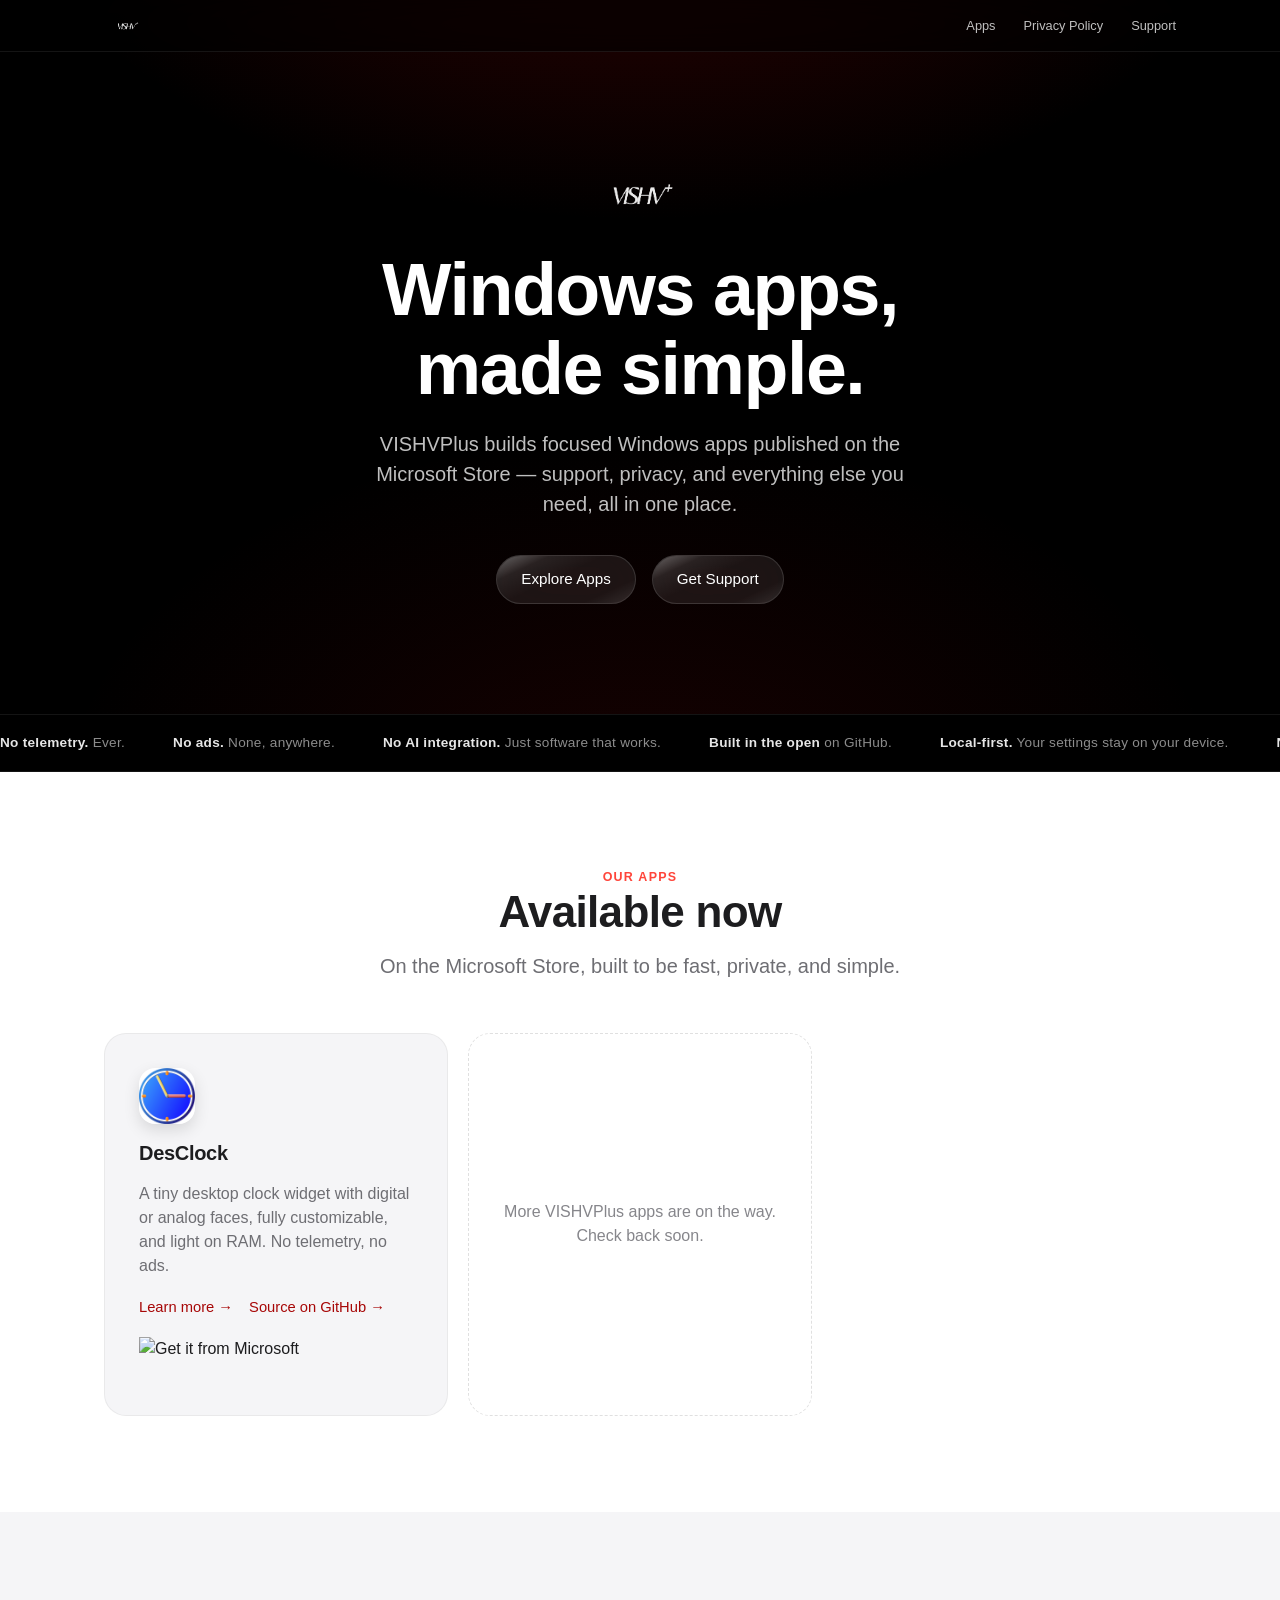
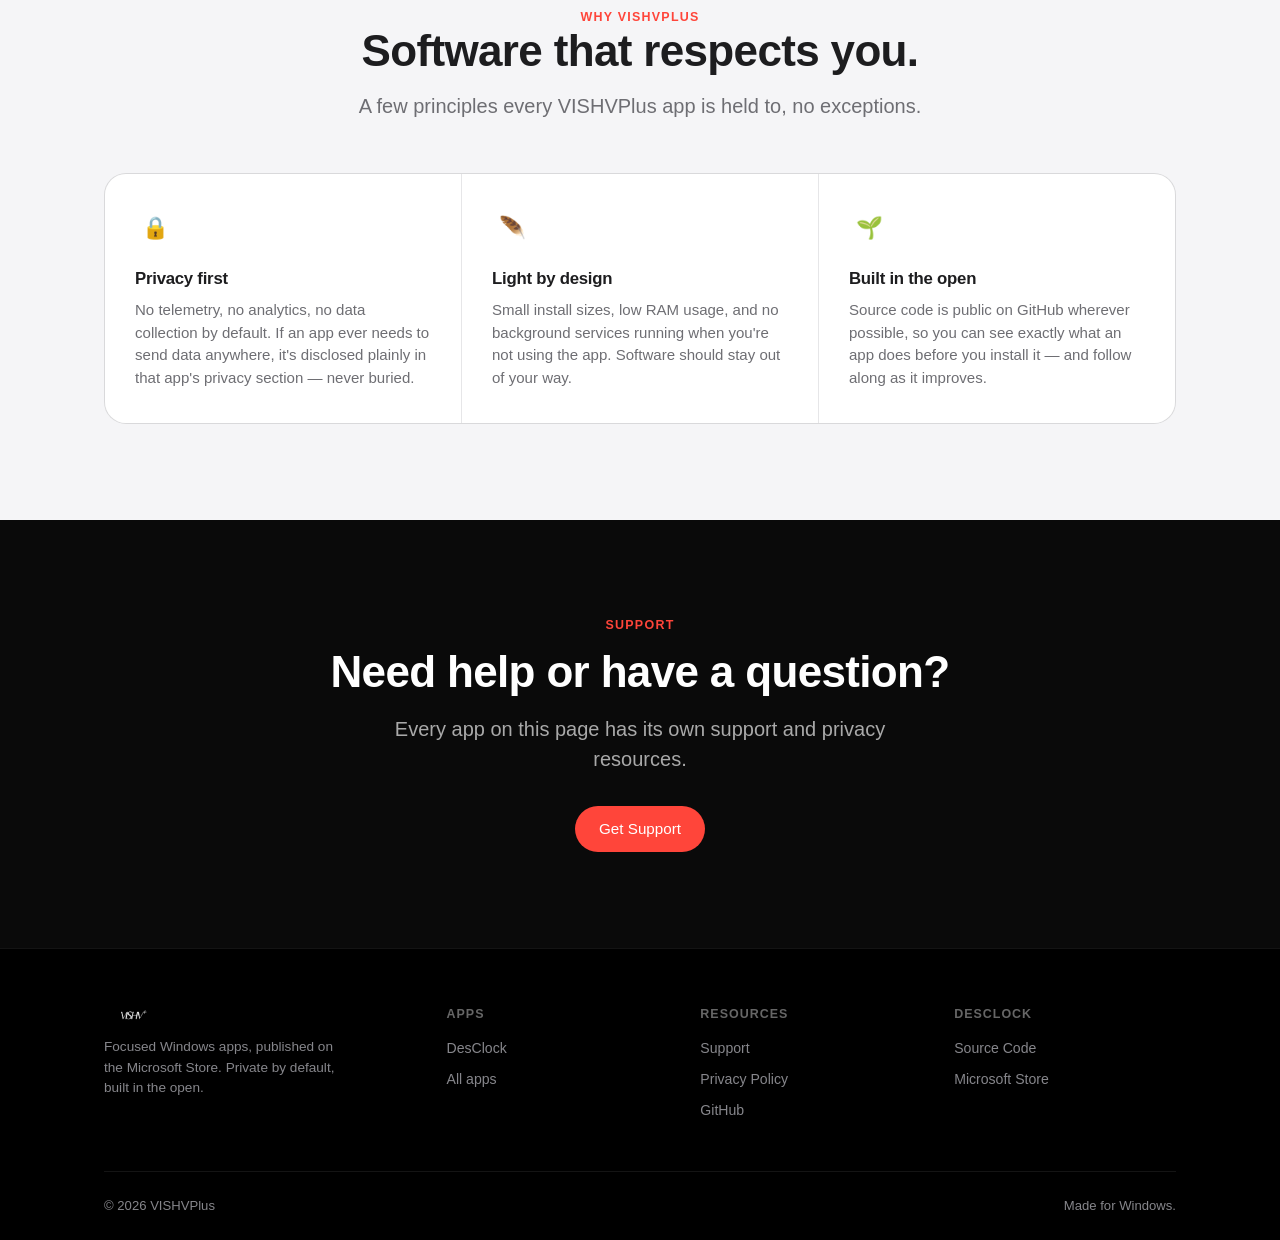
==== index.html @ d469d19c "Add more content and scroll/interaction animations across the site Content additions: - Homepage: a " ====
<!DOCTYPE html>
<html lang="en">
<head>
<meta charset="UTF-8">
<meta name="viewport" content="width=device-width, initial-scale=1.0">
<script>document.documentElement.classList.add('js');</script>
<title>VISHVPlus — Windows Apps</title>
<meta name="description" content="VISHVPlus builds focused, reliable Windows apps available on the Microsoft Store. Find support and privacy information for all our apps here.">
<link rel="icon" href="assets/favicon.svg" type="image/svg+xml">
<link rel="stylesheet" href="assets/style.css">
</head>
<body>

<header class="site-header">
  <div class="wrap">
    <a class="brand" href="index.html">
      <img src="assets/logo.png" alt="VISHVPlus">
    </a>
    <nav class="main-nav">
      <a href="index.html#apps">Apps</a>
      <a href="privacy-policy.html">Privacy Policy</a>
      <a href="support.html">Support</a>
    </nav>
  </div>
</header>

<section class="hero-glow hero-home">
  <div class="wrap">
    <img class="hero-logo" src="assets/logo.png" alt="VISHVPlus">
    <h1 class="display">Windows apps,<br>made simple.</h1>
    <p class="lede" style="max-width:560px; margin:20px auto 36px; color:rgba(255,255,255,0.75);">
      VISHVPlus builds focused Windows apps published on the Microsoft Store —
      support, privacy, and everything else you need, all in one place.
    </p>
    <div class="btn-row" style="justify-content:center;">
      <a class="btn btn-glass" href="#apps"><span>Explore Apps</span></a>
      <a class="btn btn-glass" href="support.html"><span>Get Support</span></a>
    </div>
  </div>
</section>

<div class="ticker" aria-hidden="true">
  <div class="ticker-track">
    <span><strong>No telemetry.</strong> Ever.</span>
    <span><strong>No ads.</strong> None, anywhere.</span>
    <span><strong>No AI integration.</strong> Just software that works.</span>
    <span><strong>Built in the open</strong> on GitHub.</span>
    <span><strong>Local-first.</strong> Your settings stay on your device.</span>
    <span><strong>No telemetry.</strong> Ever.</span>
    <span><strong>No ads.</strong> None, anywhere.</span>
    <span><strong>No AI integration.</strong> Just software that works.</span>
    <span><strong>Built in the open</strong> on GitHub.</span>
    <span><strong>Local-first.</strong> Your settings stay on your device.</span>
  </div>
</div>

<section id="apps" class="section-white">
  <div class="wrap">
    <div class="section-head reveal">
      <p class="eyebrow">Our Apps</p>
      <h2 class="headline">Available now</h2>
      <p class="lede">On the Microsoft Store, built to be fast, private, and simple.</p>
    </div>
    <div class="app-grid">

      <div class="app-card reveal">
        <div class="app-icon"><img src="assets/desclock-icon.png" alt="" style="width:100%;height:100%;border-radius:inherit;object-fit:cover;"></div>
        <h3>DesClock</h3>
        <p>A tiny desktop clock widget with digital or analog faces, fully customizable, and light on RAM. No telemetry, no ads.</p>
        <div class="card-actions">
          <a href="apps/DesClock.html">Learn more →</a>
          <a href="https://github.com/EmeraldWall/DesClock" target="_blank" rel="noopener">Source on GitHub →</a>
        </div>
        <div class="card-actions">
          <a class="badge-link" href="https://get.microsoft.com/installer/download/9n9bn0w920h2?referrer=appbadge" target="_blank" rel="noopener">
            <img src="https://get.microsoft.com/images/en-us%20dark.svg" alt="Get it from Microsoft">
          </a>
        </div>
      </div>

      <div class="app-card-more reveal" style="--reveal-delay:0.1s;">
        More VISHVPlus apps are on the way.<br>Check back soon.
      </div>

    </div>
  </div>
</section>

<section class="section-soft">
  <div class="wrap">
    <div class="section-head reveal">
      <p class="eyebrow">Why VISHVPlus</p>
      <h2 class="headline">Software that respects you.</h2>
      <p class="lede">A few principles every VISHVPlus app is held to, no exceptions.</p>
    </div>

    <div class="feature-grid">
      <div class="feature-tile reveal">
        <div class="feature-icon">🔒</div>
        <h3>Privacy first</h3>
        <p>No telemetry, no analytics, no data collection by default. If an app ever needs to send data anywhere, it's disclosed plainly in that app's privacy section — never buried.</p>
      </div>
      <div class="feature-tile reveal" style="--reveal-delay:0.08s;">
        <div class="feature-icon">🪶</div>
        <h3>Light by design</h3>
        <p>Small install sizes, low RAM usage, and no background services running when you're not using the app. Software should stay out of your way.</p>
      </div>
      <div class="feature-tile reveal" style="--reveal-delay:0.16s;">
        <div class="feature-icon">🌱</div>
        <h3>Built in the open</h3>
        <p>Source code is public on GitHub wherever possible, so you can see exactly what an app does before you install it — and follow along as it improves.</p>
      </div>
    </div>
  </div>
</section>

<section class="section-dark">
  <div class="wrap text-center reveal">
    <p class="eyebrow">Support</p>
    <h2 class="headline">Need help or have a question?</h2>
    <p class="lede" style="max-width:520px; margin:16px auto 32px; color:rgba(255,255,255,0.65);">
      Every app on this page has its own support and privacy resources.
    </p>
    <a class="btn btn-primary" href="support.html">Get Support</a>
  </div>
</section>

<footer class="site-footer">
  <div class="wrap">
    <div class="footer-grid">
      <div class="footer-brand">
        <img src="assets/logo.png" alt="VISHVPlus">
        <p>Focused Windows apps, published on the Microsoft Store. Private by default, built in the open.</p>
      </div>
      <div class="footer-col">
        <h4>Apps</h4>
        <a href="apps/DesClock.html">DesClock</a>
        <a href="index.html#apps">All apps</a>
      </div>
      <div class="footer-col">
        <h4>Resources</h4>
        <a href="support.html">Support</a>
        <a href="privacy-policy.html">Privacy Policy</a>
        <a href="https://github.com/EmeraldWall" target="_blank" rel="noopener">GitHub</a>
      </div>
      <div class="footer-col">
        <h4>DesClock</h4>
        <a href="https://github.com/EmeraldWall/DesClock" target="_blank" rel="noopener">Source Code</a>
        <a href="https://apps.microsoft.com/detail/9N9BN0W920H2?hl=en-us&gl=IN&ocid=pdpshare" target="_blank" rel="noopener">Microsoft Store</a>
      </div>
    </div>
    <div class="footer-bottom">
      <span>&copy; <span id="year"></span> VISHVPlus</span>
      <span>Made for Windows.</span>
    </div>
  </div>
</footer>

<script src="assets/main.js"></script>
</body>
</html>
---- assets/style.css ----
:root {
  --red: #a70707;
  --red-bright: #ff453a;

  --ink: #1d1d1f;
  --ink-soft: #6e6e73;
  --ink-faint: #86868b;

  --bg: #ffffff;
  --bg-soft: #f5f5f7;
  --bg-dark: #000000;
  --bg-dark-soft: #0a0a0a;

  --glass-bg: rgba(255, 255, 255, 0.6);
  --glass-bg-strong: rgba(255, 255, 255, 0.82);
  --glass-bg-on-dark: rgba(255, 255, 255, 0.08);
  --glass-border: rgba(0, 0, 0, 0.06);
  --glass-border-on-dark: rgba(255, 255, 255, 0.14);
  --glass-blur: blur(24px) saturate(160%);
  --glass-sheen: linear-gradient(
    155deg,
    rgba(255, 255, 255, 0.35) 0%,
    rgba(255, 255, 255, 0.06) 22%,
    rgba(255, 255, 255, 0) 45%,
    rgba(255, 255, 255, 0) 78%,
    rgba(255, 255, 255, 0.1) 100%
  );

  --radius-xl: 30px;
  --radius-lg: 22px;
  --radius-md: 16px;
  --radius-sm: 12px;
  --radius-full: 999px;

  --nav-h: 52px;
  --max-width: 1120px;
  --font: -apple-system, BlinkMacSystemFont, "SF Pro Display", "SF Pro Text",
    "Segoe UI", Helvetica, Arial, sans-serif;
  --ease: cubic-bezier(0.4, 0, 0.2, 1);
}

* { box-sizing: border-box; }

html { scroll-behavior: smooth; }

body {
  margin: 0;
  font-family: var(--font);
  color: var(--ink);
  background: var(--bg);
  line-height: 1.5;
  -webkit-font-smoothing: antialiased;
  font-weight: 400;
}

a { color: inherit; text-decoration: none; }

img { max-width: 100%; display: block; }

.wrap {
  max-width: var(--max-width);
  margin: 0 auto;
  padding: 0 24px;
}

/* ---------- Typography ---------- */

h1, h2, h3, h4 { margin: 0; font-weight: 600; letter-spacing: -0.015em; }

h1.display {
  font-size: clamp(2.4rem, 6vw, 4.6rem);
  font-weight: 600;
  letter-spacing: -0.02em;
  line-height: 1.08;
}

h2.headline {
  font-size: clamp(1.8rem, 3.6vw, 2.75rem);
  font-weight: 600;
  letter-spacing: -0.015em;
  line-height: 1.15;
}

h3.subheadline {
  font-size: clamp(1.15rem, 2vw, 1.4rem);
  font-weight: 600;
  letter-spacing: -0.005em;
}

p.eyebrow {
  text-transform: uppercase;
  font-size: 0.78rem;
  font-weight: 600;
  letter-spacing: 0.1em;
  color: var(--red-bright);
  margin: 0 0 12px;
}

p.lede {
  font-size: clamp(1.05rem, 1.6vw, 1.25rem);
  color: var(--ink-soft);
  font-weight: 400;
  line-height: 1.5;
}

.text-center { text-align: center; }

/* ---------- Glass primitives ---------- */

.glass {
  position: relative;
  background: var(--glass-bg);
  -webkit-backdrop-filter: var(--glass-blur);
  backdrop-filter: var(--glass-blur);
  border: 1px solid var(--glass-border);
  box-shadow: 0 1px 1px rgba(255, 255, 255, 0.6) inset, 0 20px 40px rgba(0, 0, 0, 0.06);
}

.on-dark.glass {
  background: var(--glass-bg-on-dark);
  border: 1px solid var(--glass-border-on-dark);
  box-shadow: 0 1px 1px rgba(255, 255, 255, 0.12) inset, 0 20px 40px rgba(0, 0, 0, 0.4);
  color: #fff;
}

.glass-card {
  border-radius: var(--radius-lg);
  padding: 32px;
}

/* Specular sheen overlay for glass surfaces */
.sheen { position: relative; isolation: isolate; overflow: hidden; }
.sheen::before {
  content: "";
  position: absolute;
  inset: 0;
  background: var(--glass-sheen);
  pointer-events: none;
  z-index: 1;
}
.sheen > * { position: relative; z-index: 2; }

/* ---------- Nav (flush, dark, always-legible glass bar) ---------- */

.site-header {
  position: fixed;
  top: 0;
  left: 0;
  right: 0;
  z-index: 100;
  height: var(--nav-h);
  background: rgba(0, 0, 0, 0.68);
  -webkit-backdrop-filter: var(--glass-blur);
  backdrop-filter: var(--glass-blur);
  border-bottom: 1px solid rgba(255, 255, 255, 0.08);
}

.site-header .wrap {
  height: 100%;
  display: flex;
  align-items: center;
  justify-content: space-between;
  gap: 24px;
}

.brand { display: flex; align-items: center; }
.brand img {
  height: 16px;
  width: auto;
  filter: brightness(0) invert(1);
  opacity: 0.95;
}

nav.main-nav { display: flex; gap: 28px; align-items: center; flex-wrap: wrap; }

nav.main-nav a {
  color: rgba(255, 255, 255, 0.75);
  font-weight: 400;
  font-size: 0.8rem;
  transition: color 0.15s var(--ease);
}

nav.main-nav a:hover { color: #fff; }

/* ---------- Buttons ---------- */

.btn {
  display: inline-flex;
  align-items: center;
  justify-content: center;
  gap: 8px;
  padding: 12px 24px;
  border-radius: var(--radius-full);
  font-weight: 500;
  font-size: 0.95rem;
  border: none;
  cursor: pointer;
  transition: transform 0.15s var(--ease), background 0.15s var(--ease), border-color 0.15s var(--ease);
  white-space: nowrap;
}

.btn:hover { text-decoration: none; }

.btn-primary {
  background: var(--red-bright);
  color: #fff;
}

.btn-primary:hover { background: var(--red); }

.btn-glass {
  position: relative;
  overflow: hidden;
  background: var(--glass-bg-on-dark);
  color: #fff;
  border: 1px solid var(--glass-border-on-dark);
  -webkit-backdrop-filter: var(--glass-blur);
  backdrop-filter: var(--glass-blur);
}

.btn-glass::before {
  content: "";
  position: absolute;
  inset: 0;
  background: var(--glass-sheen);
  pointer-events: none;
}

.btn-glass span { position: relative; }

.btn-glass:hover { background: rgba(255, 255, 255, 0.15); }

.btn-outline {
  background: transparent;
  color: var(--ink);
  border: 1px solid rgba(0, 0, 0, 0.15);
}

.btn-outline:hover { border-color: rgba(0, 0, 0, 0.35); }

.btn-outline-on-dark {
  background: transparent;
  color: #fff;
  border: 1px solid rgba(255, 255, 255, 0.3);
}

.btn-outline-on-dark:hover { border-color: rgba(255, 255, 255, 0.6); }

.btn-dark {
  background: #1d1d1f;
  color: #fff;
}

.btn-dark:hover { background: #000; }

.btn-row { display: flex; gap: 16px; flex-wrap: wrap; align-items: center; }

.badge-link img { height: 44px; width: auto; }

/* ---------- Hero: restrained single-hue glow on black, Apple product-page style ---------- */

.hero-glow {
  position: relative;
  overflow: hidden;
  color: #fff;
  background: var(--bg-dark);
}

.hero-glow::before {
  content: "";
  position: absolute;
  inset: -15% -5%;
  background:
    radial-gradient(ellipse 1100px 700px at 50% -10%, rgba(167, 7, 7, 0.35), transparent 60%),
    radial-gradient(ellipse 900px 600px at 50% 100%, rgba(167, 7, 7, 0.14), transparent 65%);
  transform: translateY(var(--parallax-y, 0px));
  pointer-events: none;
}

.hero-glow .wrap { position: relative; z-index: 1; }

.hero-glow.hero-app { padding: calc(var(--nav-h) + 96px) 0 90px; }
.hero-glow.hero-home { padding: calc(var(--nav-h) + 120px) 0 110px; text-align: center; }
.hero-glow.hero-simple { padding: calc(var(--nav-h) + 96px) 0 80px; text-align: center; }

.hero-logo {
  height: 46px;
  width: auto;
  margin: 0 auto 32px;
  filter: brightness(0) invert(1);
  opacity: 0.92;
}

.hero-icon {
  width: 104px;
  height: 104px;
  border-radius: 24px;
  margin-bottom: 28px;
  box-shadow: 0 24px 60px rgba(0, 0, 0, 0.5);
}

.pill {
  display: inline-flex;
  align-items: center;
  background: var(--glass-bg-on-dark);
  border: 1px solid var(--glass-border-on-dark);
  -webkit-backdrop-filter: var(--glass-blur);
  backdrop-filter: var(--glass-blur);
  border-radius: 999px;
  padding: 6px 14px;
  font-size: 0.78rem;
  font-weight: 500;
  color: rgba(255, 255, 255, 0.85);
  margin: 4px 6px 4px 0;
}

/* ---------- Sections ---------- */

section { padding: 96px 0; }
section.section-soft { background: var(--bg-soft); }
section.section-white { background: var(--bg); }

section.section-dark {
  background: var(--bg-dark-soft);
  color: #fff;
}

.section-head { text-align: center; max-width: 620px; margin: 0 auto 52px; }
.section-head h2 { margin-bottom: 14px; }
.section-head p { margin: 0; }

/* ---------- Grids / cards ---------- */

.app-grid {
  display: grid;
  grid-template-columns: repeat(auto-fill, minmax(300px, 1fr));
  gap: 20px;
}

.app-card {
  position: relative;
  border-radius: var(--radius-lg);
  padding: 34px;
  display: flex;
  flex-direction: column;
  gap: 14px;
  background: var(--bg-soft);
  border: 1px solid rgba(0, 0, 0, 0.05);
  transition: transform 0.25s var(--ease), box-shadow 0.25s var(--ease);
}

.app-card:hover {
  transform: translateY(-2px);
  box-shadow: 0 24px 48px rgba(0, 0, 0, 0.08);
}

.app-card .app-icon {
  width: 56px;
  height: 56px;
  border-radius: var(--radius-md);
  overflow: hidden;
  box-shadow: 0 6px 16px rgba(0, 0, 0, 0.12);
}

.app-card h3 { font-size: 1.25rem; }
.app-card p { margin: 0; color: var(--ink-soft); flex-grow: 1; }

.app-card .card-actions {
  display: flex;
  align-items: center;
  gap: 16px;
  flex-wrap: wrap;
  margin-top: 4px;
}

.app-card .card-actions a:not(.badge-link) {
  font-weight: 500;
  color: var(--red);
  font-size: 0.92rem;
}

.app-card-more {
  border-radius: var(--radius-lg);
  border: 1px dashed rgba(0, 0, 0, 0.12);
  display: flex;
  align-items: center;
  justify-content: center;
  color: var(--ink-faint);
  font-weight: 500;
  padding: 34px;
  text-align: center;
}

.feature-grid {
  display: grid;
  grid-template-columns: repeat(auto-fit, minmax(320px, 1fr));
  gap: 1px;
  background: rgba(0, 0, 0, 0.06);
  border: 1px solid rgba(0, 0, 0, 0.06);
  border-radius: var(--radius-lg);
  overflow: hidden;
}

.feature-tile {
  padding: 34px 30px;
  background: var(--bg);
}

.feature-tile .feature-icon {
  width: 40px;
  height: 40px;
  display: flex;
  align-items: center;
  justify-content: center;
  font-size: 1.35rem;
  margin-bottom: 18px;
}

.feature-tile h3 { font-size: 1.05rem; margin-bottom: 8px; font-weight: 600; }
.feature-tile p { margin: 0; color: var(--ink-soft); font-size: 0.94rem; }

.spec-grid {
  display: grid;
  grid-template-columns: repeat(auto-fit, minmax(200px, 1fr));
  gap: 1px;
  background: rgba(255, 255, 255, 0.08);
  border-radius: var(--radius-lg);
  overflow: hidden;
}

.spec-grid .spec-item {
  background: var(--bg-dark-soft);
  padding: 24px;
}

.spec-grid .spec-item .k {
  font-size: 0.76rem;
  text-transform: uppercase;
  letter-spacing: 0.08em;
  color: var(--ink-faint);
  margin-bottom: 6px;
}

.spec-grid .spec-item .v {
  font-size: 1.02rem;
  font-weight: 500;
  color: #fff;
}

.callout {
  border-radius: var(--radius-md);
  padding: 18px 22px;
  margin: 24px 0;
  font-size: 0.92rem;
}

.callout.on-light {
  background: var(--bg-soft);
  border: 1px solid rgba(0, 0, 0, 0.06);
  color: var(--ink-soft);
}

.callout.on-light strong { color: var(--ink); }

/* ---------- Policy / long-form content ---------- */

.content-card {
  position: relative;
  border-radius: var(--radius-xl);
  background: var(--glass-bg-strong);
  -webkit-backdrop-filter: var(--glass-blur);
  backdrop-filter: var(--glass-blur);
  border: 1px solid rgba(0, 0, 0, 0.06);
  box-shadow: 0 1px 1px rgba(255, 255, 255, 0.7) inset, 0 30px 70px rgba(0, 0, 0, 0.1);
  padding: clamp(28px, 5vw, 60px);
  margin-top: -56px;
  z-index: 2;
}

ul.feature-list { padding-left: 1.2em; }
ul.feature-list li { margin-bottom: 8px; }

.policy h2 { margin-top: 2.2em; font-size: 1.3rem; letter-spacing: -0.01em; font-weight: 600; }
.policy h3 { margin-top: 1.6em; font-size: 1.02rem; font-weight: 600; }
.policy p, .policy li { color: var(--ink-soft); }
.policy .updated { color: var(--ink-faint); font-size: 0.9rem; margin-bottom: 2em; }
.policy a { color: var(--red); font-weight: 500; }

/* ---------- Support form ---------- */

form.support-form {
  display: grid;
  gap: 18px;
  max-width: 620px;
  margin: 0 auto;
}

form.support-form label {
  display: block;
  font-weight: 500;
  margin-bottom: 6px;
  font-size: 0.88rem;
  color: var(--ink-soft);
}

form.support-form input,
form.support-form select,
form.support-form textarea {
  width: 100%;
  padding: 12px 16px;
  border: 1px solid rgba(0, 0, 0, 0.12);
  border-radius: var(--radius-sm);
  font: inherit;
  background: rgba(255, 255, 255, 0.7);
  color: var(--ink);
}

form.support-form input:focus,
form.support-form select:focus,
form.support-form textarea:focus {
  outline: 2px solid var(--red-bright);
  outline-offset: 1px;
}

form.support-form textarea { min-height: 140px; resize: vertical; }

.faq-item { margin-bottom: 24px; }
.faq-item h3 { margin: 0 0 6px; font-size: 1rem; font-weight: 600; }
.faq-item p { margin: 0; color: var(--ink-soft); }

/* ---------- Footer ---------- */

footer.site-footer {
  background: var(--bg-dark);
  color: var(--ink-faint);
  padding: 56px 0 24px;
  font-size: 0.8rem;
  border-top: 1px solid rgba(255, 255, 255, 0.08);
}

/* ---------- Scroll reveal ---------- */

/* Only hide .reveal content once JS (added via a blocking inline script in
   <head>) confirms it can actually reveal it again — otherwise content would
   stay invisible forever for no-JS / JS-blocked visitors. */
html.js .reveal {
  opacity: 0;
  transform: translateY(28px);
  transition: opacity 0.7s var(--ease), transform 0.7s var(--ease);
  transition-delay: var(--reveal-delay, 0s);
}

html.js .reveal.in-view { opacity: 1; transform: none; }

@media (prefers-reduced-motion: reduce) {
  html.js .reveal { opacity: 1; transform: none; transition: none; }
}

/* ---------- Feature ticker ---------- */

.ticker {
  overflow: hidden;
  border-top: 1px solid rgba(255, 255, 255, 0.08);
  border-bottom: 1px solid rgba(255, 255, 255, 0.08);
  background: var(--bg-dark);
  padding: 18px 0;
}

.ticker-track {
  display: flex;
  gap: 48px;
  width: max-content;
  animation: tickerScroll 28s linear infinite;
}

.ticker-track span {
  color: rgba(255, 255, 255, 0.55);
  font-size: 0.85rem;
  font-weight: 500;
  letter-spacing: 0.02em;
  white-space: nowrap;
}

.ticker-track span strong { color: rgba(255, 255, 255, 0.9); font-weight: 600; }

@keyframes tickerScroll {
  from { transform: translateX(0); }
  to { transform: translateX(-50%); }
}

@media (prefers-reduced-motion: reduce) {
  .ticker-track { animation: none; }
}

/* ---------- Stat grid ---------- */

.stat-grid {
  display: grid;
  grid-template-columns: repeat(auto-fit, minmax(160px, 1fr));
  gap: 1px;
  background: rgba(0, 0, 0, 0.06);
  border: 1px solid rgba(0, 0, 0, 0.06);
  border-radius: var(--radius-lg);
  overflow: hidden;
}

.stat-tile {
  background: var(--bg);
  padding: 32px 24px;
  text-align: center;
}

.stat-num {
  display: block;
  font-size: clamp(2rem, 4vw, 2.6rem);
  font-weight: 600;
  letter-spacing: -0.02em;
  color: var(--red);
}

.stat-label {
  display: block;
  margin-top: 6px;
  font-size: 0.85rem;
  color: var(--ink-soft);
}

/* ---------- How it works / steps ---------- */

.steps-grid {
  display: grid;
  grid-template-columns: repeat(auto-fit, minmax(220px, 1fr));
  gap: 28px;
  counter-reset: step;
}

.step { position: relative; padding-left: 4px; }

.step .step-num {
  display: inline-flex;
  align-items: center;
  justify-content: center;
  width: 34px;
  height: 34px;
  border-radius: 50%;
  background: var(--red);
  color: #fff;
  font-weight: 600;
  font-size: 0.95rem;
  margin-bottom: 16px;
}

.step h3 { font-size: 1.02rem; margin-bottom: 6px; font-weight: 600; }
.step p { margin: 0; color: var(--ink-soft); font-size: 0.94rem; }

/* ---------- Live clock demo ---------- */

.clock-demo {
  display: flex;
  align-items: center;
  justify-content: center;
  gap: clamp(24px, 5vw, 56px);
  flex-wrap: wrap;
  padding: 40px;
  border-radius: var(--radius-xl);
  background: var(--glass-bg-on-dark);
  border: 1px solid var(--glass-border-on-dark);
  -webkit-backdrop-filter: var(--glass-blur);
  backdrop-filter: var(--glass-blur);
}

.clock-analog {
  width: clamp(140px, 22vw, 180px);
  height: clamp(140px, 22vw, 180px);
}

.clock-analog .dial {
  fill: rgba(255, 255, 255, 0.03);
  stroke: rgba(255, 255, 255, 0.35);
  stroke-width: 2;
}

.clock-analog .tick { stroke: rgba(255, 255, 255, 0.35); stroke-width: 2; }
.clock-analog .tick.major { stroke: rgba(255, 255, 255, 0.6); stroke-width: 3; }

.clock-analog .hand {
  stroke-linecap: round;
  transform-origin: 100px 100px;
  transition: transform 0.25s cubic-bezier(0.4, 2, 0.4, 1);
}

.clock-analog .hand-hour { stroke: #fff; stroke-width: 6; }
.clock-analog .hand-minute { stroke: #fff; stroke-width: 4; }
.clock-analog .hand-second { stroke: var(--red-bright); stroke-width: 2; }
.clock-analog .pivot { fill: var(--red-bright); }

.clock-demo-digital { text-align: center; }

.clock-time {
  font-size: clamp(2rem, 5vw, 2.8rem);
  font-weight: 600;
  font-variant-numeric: tabular-nums;
  letter-spacing: -0.01em;
  color: #fff;
}

.clock-date {
  margin-top: 6px;
  font-size: 0.9rem;
  color: rgba(255, 255, 255, 0.55);
}

.clock-caption {
  text-align: center;
  font-size: 0.85rem;
  color: var(--ink-faint);
  margin-top: 18px;
}

/* ---------- TL;DR summary ---------- */

.tldr-grid {
  display: grid;
  grid-template-columns: repeat(auto-fit, minmax(220px, 1fr));
  gap: 14px;
  margin: 28px 0 8px;
}

.tldr-item {
  display: flex;
  gap: 12px;
  align-items: flex-start;
  padding: 16px 18px;
  border-radius: var(--radius-md);
  background: var(--bg-soft);
  border: 1px solid rgba(0, 0, 0, 0.05);
}

.tldr-item .tldr-icon { font-size: 1.1rem; line-height: 1.3; }
.tldr-item p { margin: 0; font-size: 0.9rem; color: var(--ink); }

/* ---------- Footer ---------- */

.footer-grid {
  display: grid;
  grid-template-columns: 1.4fr repeat(3, 1fr);
  gap: 32px;
  padding-bottom: 40px;
}

.footer-brand img { height: 20px; filter: brightness(0) invert(1); opacity: 0.9; margin-bottom: 12px; }
.footer-brand p { color: var(--ink-faint); font-size: 0.85rem; max-width: 240px; margin: 0; }

.footer-col h4 {
  font-size: 0.78rem;
  text-transform: uppercase;
  letter-spacing: 0.08em;
  color: rgba(255, 255, 255, 0.4);
  font-weight: 600;
  margin-bottom: 14px;
}

.footer-col a {
  display: block;
  color: var(--ink-faint);
  font-size: 0.88rem;
  margin-bottom: 10px;
  transition: color 0.15s var(--ease);
}

.footer-col a:hover { color: #fff; }

.footer-bottom {
  border-top: 1px solid rgba(255, 255, 255, 0.08);
  padding-top: 24px;
  display: flex;
  justify-content: space-between;
  flex-wrap: wrap;
  gap: 12px;
  font-size: 0.82rem;
  color: var(--ink-faint);
}

@media (max-width: 780px) {
  .footer-grid { grid-template-columns: 1fr 1fr; }
}

@media (max-width: 480px) {
  .footer-grid { grid-template-columns: 1fr; }
}

@media (max-width: 680px) {
  section { padding: 64px 0; }
  .hero-glow.hero-home { padding: calc(var(--nav-h) + 64px) 0 72px; }
  .hero-glow.hero-app { padding: calc(var(--nav-h) + 56px) 0 64px; }
  .hero-glow.hero-simple { padding: calc(var(--nav-h) + 56px) 0 56px; }
  .content-card { margin-top: -32px; }
  nav.main-nav { gap: 16px; }
  .clock-demo { padding: 28px; gap: 24px; }
  .footer-bottom { flex-direction: column; text-align: center; }
}
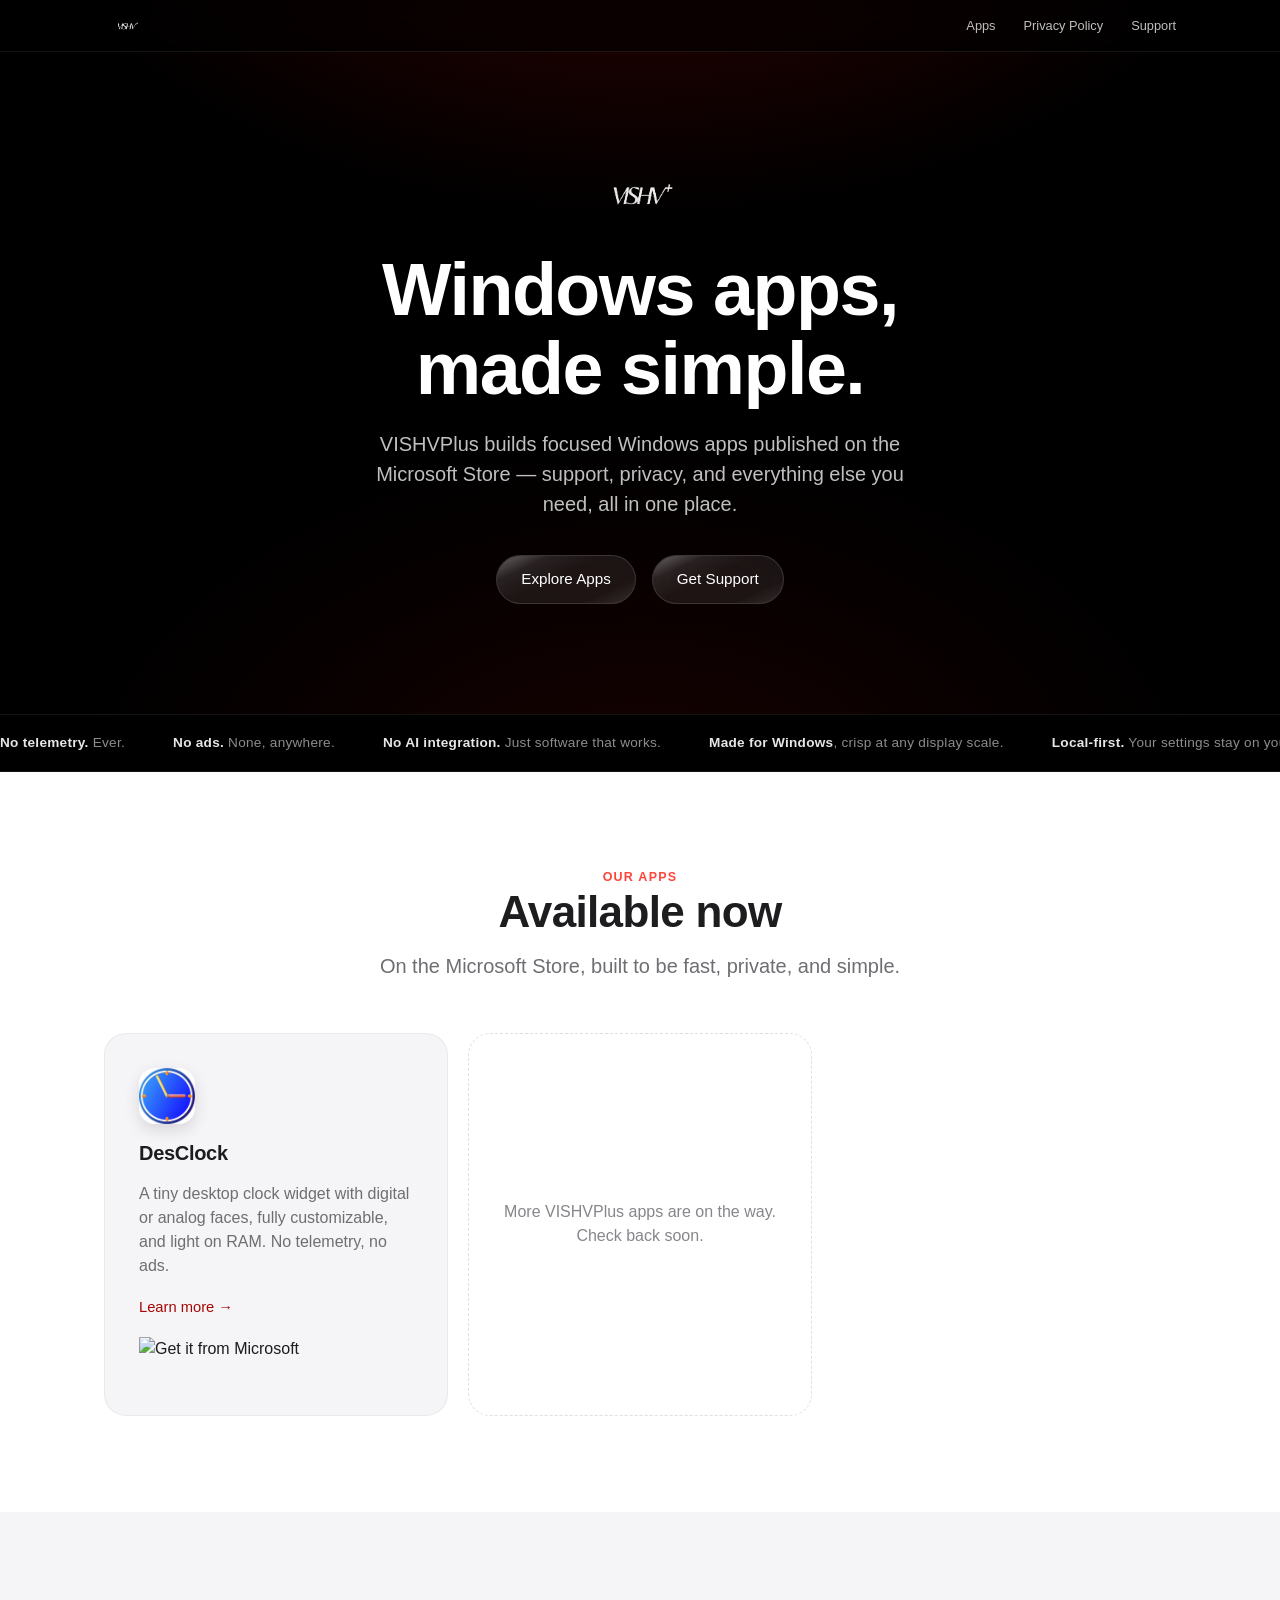
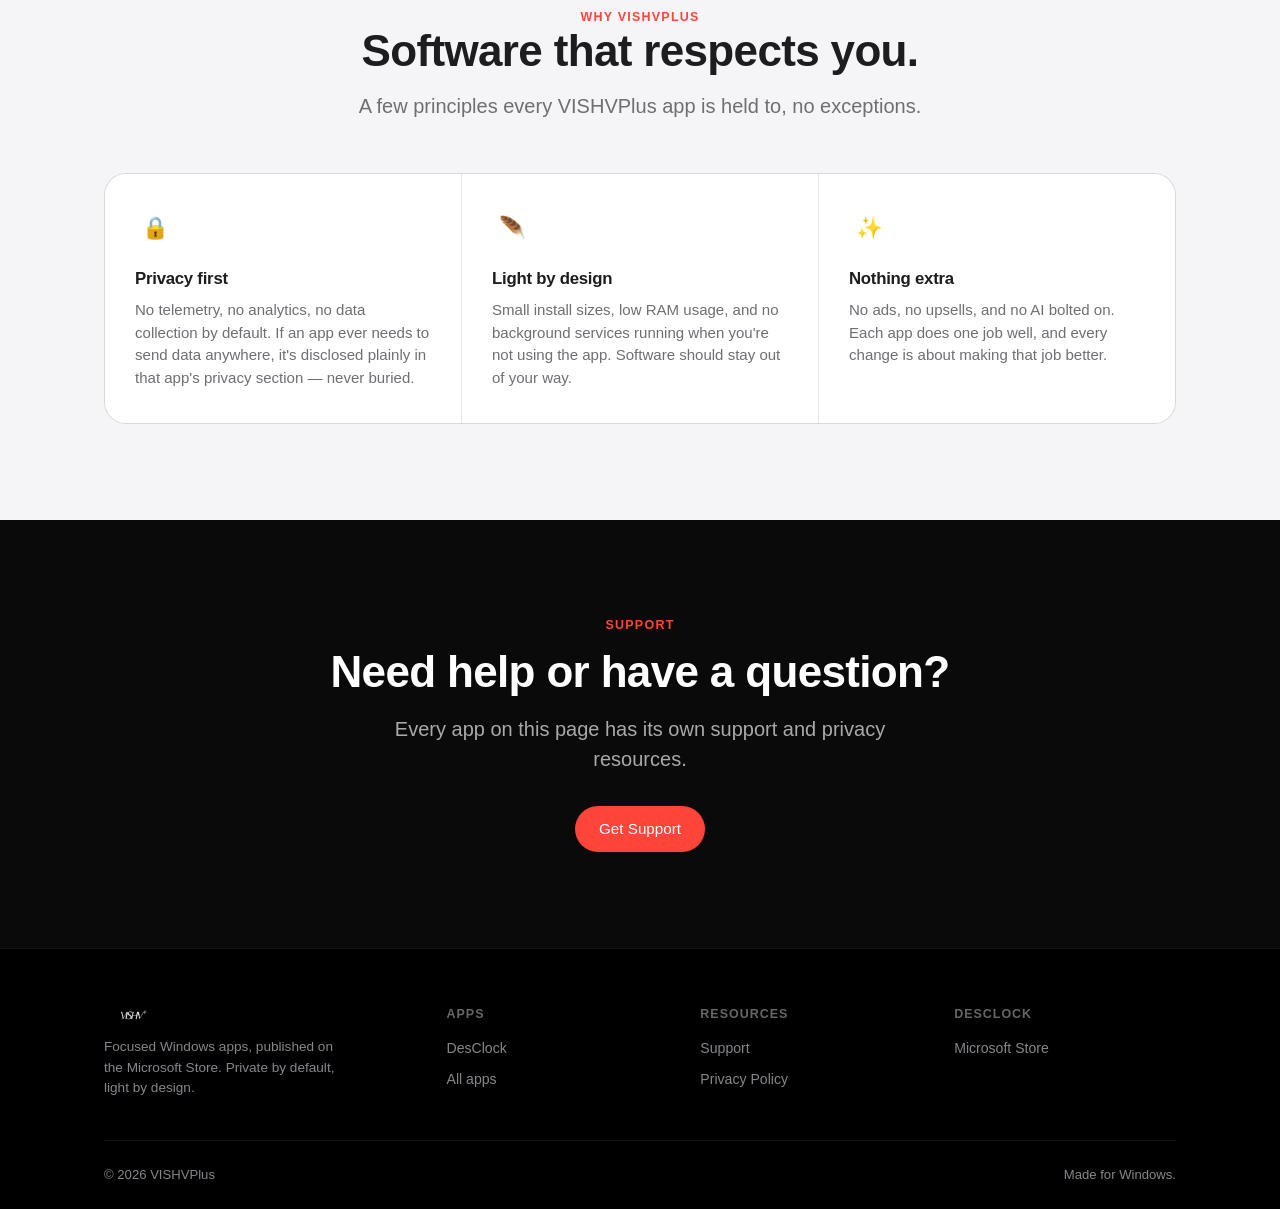
==== commit 8da018b1: "Remove GitHub and open-source references from the site App source code is private, so drop the "View" ====
--- a/index.html
+++ b/index.html
@@ -44,12 +44,12 @@
     <span><strong>No telemetry.</strong> Ever.</span>
     <span><strong>No ads.</strong> None, anywhere.</span>
     <span><strong>No AI integration.</strong> Just software that works.</span>
-    <span><strong>Built in the open</strong> on GitHub.</span>
+    <span><strong>Made for Windows</strong>, crisp at any display scale.</span>
     <span><strong>Local-first.</strong> Your settings stay on your device.</span>
     <span><strong>No telemetry.</strong> Ever.</span>
     <span><strong>No ads.</strong> None, anywhere.</span>
     <span><strong>No AI integration.</strong> Just software that works.</span>
-    <span><strong>Built in the open</strong> on GitHub.</span>
+    <span><strong>Made for Windows</strong>, crisp at any display scale.</span>
     <span><strong>Local-first.</strong> Your settings stay on your device.</span>
   </div>
 </div>
@@ -69,7 +69,6 @@
         <p>A tiny desktop clock widget with digital or analog faces, fully customizable, and light on RAM. No telemetry, no ads.</p>
         <div class="card-actions">
           <a href="apps/DesClock.html">Learn more →</a>
-          <a href="https://github.com/EmeraldWall/DesClock" target="_blank" rel="noopener">Source on GitHub →</a>
         </div>
         <div class="card-actions">
           <a class="badge-link" href="https://get.microsoft.com/installer/download/9n9bn0w920h2?referrer=appbadge" target="_blank" rel="noopener">
@@ -106,9 +105,9 @@
         <p>Small install sizes, low RAM usage, and no background services running when you're not using the app. Software should stay out of your way.</p>
       </div>
       <div class="feature-tile reveal" style="--reveal-delay:0.16s;">
-        <div class="feature-icon">🌱</div>
-        <h3>Built in the open</h3>
-        <p>Source code is public on GitHub wherever possible, so you can see exactly what an app does before you install it — and follow along as it improves.</p>
+        <div class="feature-icon">✨</div>
+        <h3>Nothing extra</h3>
+        <p>No ads, no upsells, and no AI bolted on. Each app does one job well, and every change is about making that job better.</p>
       </div>
     </div>
   </div>
@@ -130,7 +129,7 @@
     <div class="footer-grid">
       <div class="footer-brand">
         <img src="assets/logo.png" alt="VISHVPlus">
-        <p>Focused Windows apps, published on the Microsoft Store. Private by default, built in the open.</p>
+        <p>Focused Windows apps, published on the Microsoft Store. Private by default, light by design.</p>
       </div>
       <div class="footer-col">
         <h4>Apps</h4>
@@ -141,11 +140,9 @@
         <h4>Resources</h4>
         <a href="support.html">Support</a>
         <a href="privacy-policy.html">Privacy Policy</a>
-        <a href="https://github.com/EmeraldWall" target="_blank" rel="noopener">GitHub</a>
       </div>
       <div class="footer-col">
         <h4>DesClock</h4>
-        <a href="https://github.com/EmeraldWall/DesClock" target="_blank" rel="noopener">Source Code</a>
         <a href="https://apps.microsoft.com/detail/9N9BN0W920H2?hl=en-us&gl=IN&ocid=pdpshare" target="_blank" rel="noopener">Microsoft Store</a>
       </div>
     </div>
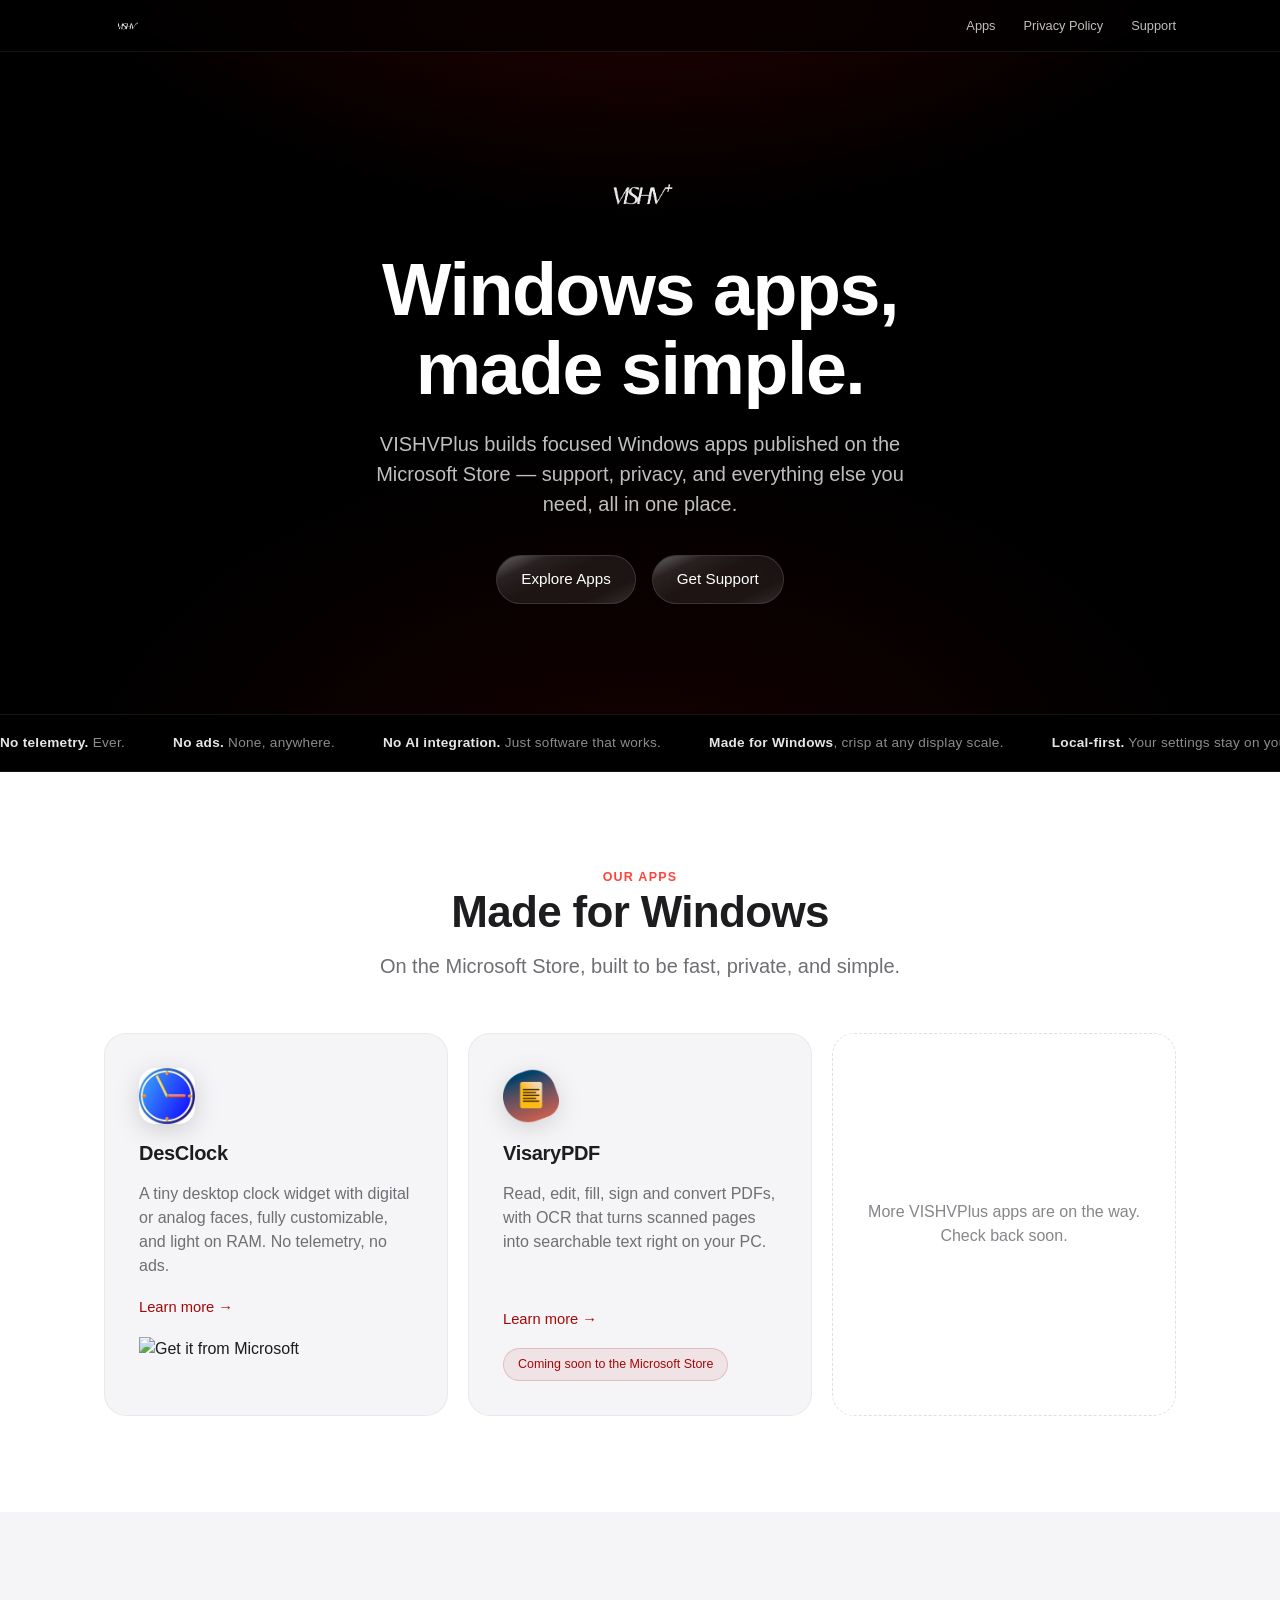
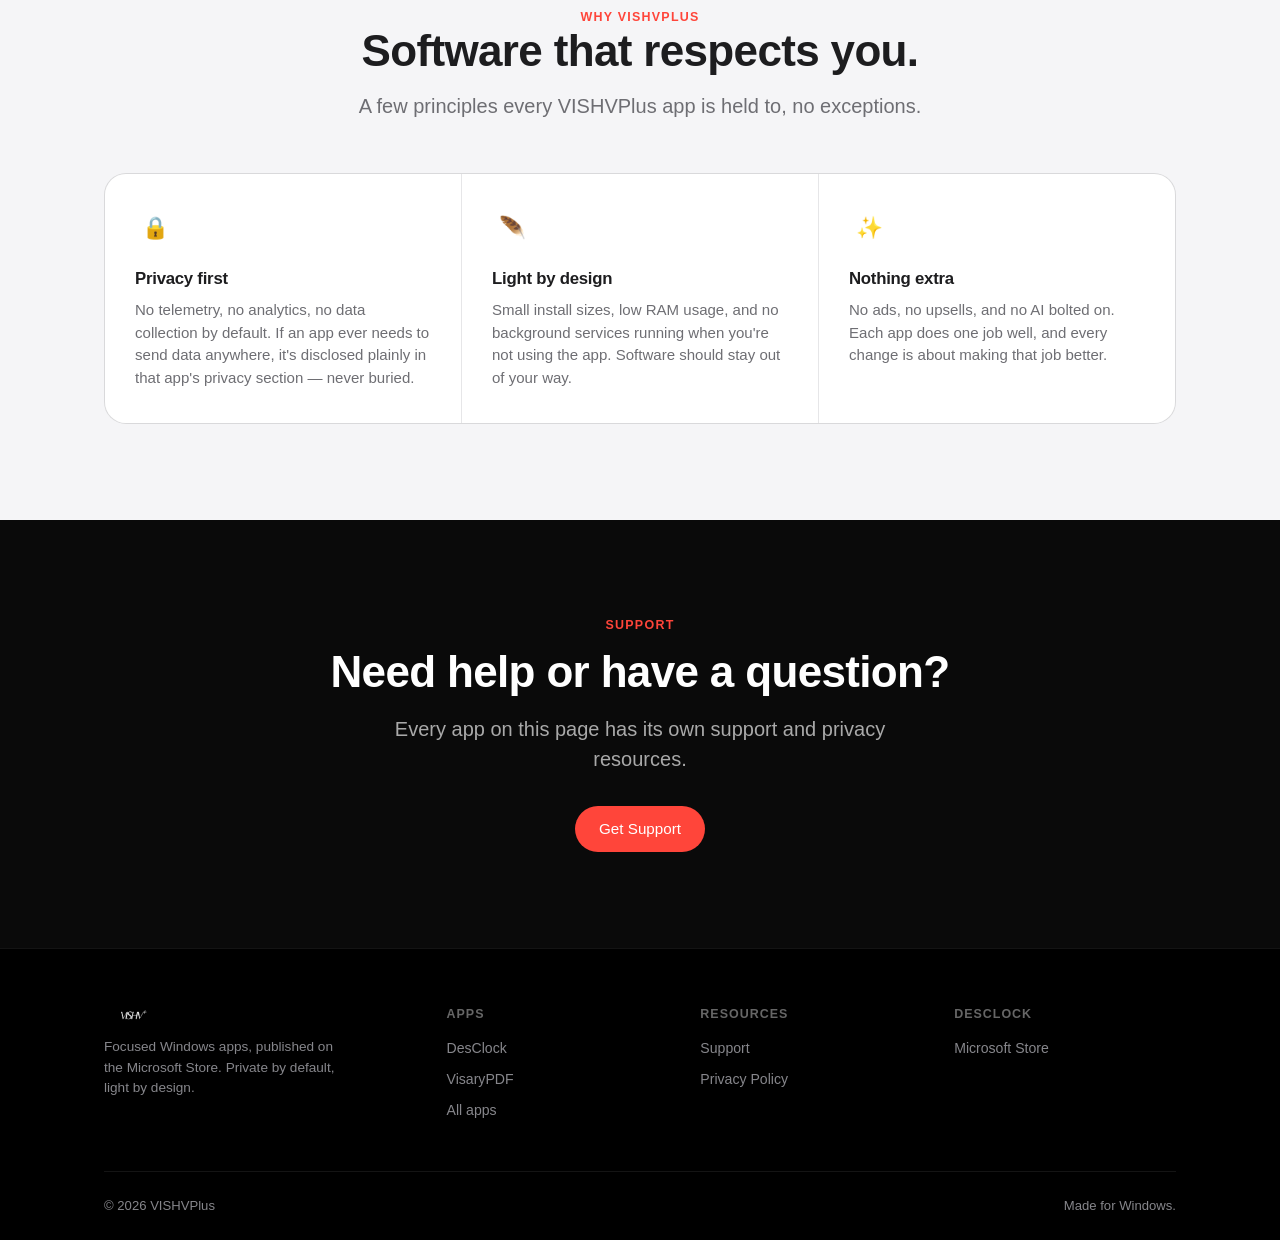
==== commit f667bafc: "Add VisaryPDF to the website New app page (features, an animated OCR illustration, stats, getting st" ====
--- a/index.html
+++ b/index.html
@@ -58,7 +58,7 @@
   <div class="wrap">
     <div class="section-head reveal">
       <p class="eyebrow">Our Apps</p>
-      <h2 class="headline">Available now</h2>
+      <h2 class="headline">Made for Windows</h2>
       <p class="lede">On the Microsoft Store, built to be fast, private, and simple.</p>
     </div>
     <div class="app-grid">
@@ -77,7 +77,19 @@
         </div>
       </div>
 
-      <div class="app-card-more reveal" style="--reveal-delay:0.1s;">
+      <div class="app-card reveal" style="--reveal-delay:0.08s;">
+        <div class="app-icon" style="overflow:visible;"><img src="assets/visarypdf-icon.png" alt="" style="width:100%;height:100%;object-fit:contain;"></div>
+        <h3>VisaryPDF</h3>
+        <p>Read, edit, fill, sign and convert PDFs, with OCR that turns scanned pages into searchable text right on your PC.</p>
+        <div class="card-actions">
+          <a href="apps/VisaryPDF.html">Learn more →</a>
+        </div>
+        <div class="card-actions">
+          <span class="pill pill-soon">Coming soon to the Microsoft Store</span>
+        </div>
+      </div>
+
+      <div class="app-card-more reveal" style="--reveal-delay:0.16s;">
         More VISHVPlus apps are on the way.<br>Check back soon.
       </div>
 
@@ -134,6 +146,7 @@
       <div class="footer-col">
         <h4>Apps</h4>
         <a href="apps/DesClock.html">DesClock</a>
+        <a href="apps/VisaryPDF.html">VisaryPDF</a>
         <a href="index.html#apps">All apps</a>
       </div>
       <div class="footer-col">
--- a/assets/style.css
+++ b/assets/style.css
@@ -295,8 +295,8 @@
   width: 104px;
   height: 104px;
   border-radius: 24px;
-  margin-bottom: 28px;
-  box-shadow: 0 24px 60px rgba(0, 0, 0, 0.5);
+  margin: 0 auto 28px;
+  filter: drop-shadow(0 16px 40px rgba(0, 0, 0, 0.5));
 }
 
 .pill {
@@ -314,6 +314,15 @@
   margin: 4px 6px 4px 0;
 }
 
+.pill.pill-soon {
+  margin: 0;
+  background: rgba(167, 7, 7, 0.07);
+  border: 1px solid rgba(167, 7, 7, 0.18);
+  color: var(--red);
+  -webkit-backdrop-filter: none;
+  backdrop-filter: none;
+}
+
 /* ---------- Sections ---------- */
 
 section { padding: 96px 0; }
@@ -359,7 +368,7 @@
   height: 56px;
   border-radius: var(--radius-md);
   overflow: hidden;
-  box-shadow: 0 6px 16px rgba(0, 0, 0, 0.12);
+  filter: drop-shadow(0 6px 12px rgba(0, 0, 0, 0.15));
 }
 
 .app-card h3 { font-size: 1.25rem; }
@@ -717,6 +726,93 @@
   margin-top: 18px;
 }
 
+/* ---------- OCR "make searchable" illustration ---------- */
+
+.ocr-demo {
+  display: flex;
+  align-items: center;
+  gap: clamp(28px, 6vw, 72px);
+  flex-wrap: wrap;
+  justify-content: center;
+  padding: clamp(28px, 5vw, 48px);
+  border-radius: var(--radius-xl);
+  background: var(--glass-bg-on-dark);
+  border: 1px solid var(--glass-border-on-dark);
+  -webkit-backdrop-filter: var(--glass-blur);
+  backdrop-filter: var(--glass-blur);
+}
+
+.ocr-page {
+  position: relative;
+  overflow: hidden;
+  width: 200px;
+  height: 260px;
+  flex-shrink: 0;
+  padding: 36px 24px;
+  border-radius: 10px;
+  background: #f4f1ea;
+  box-shadow: 0 24px 50px rgba(0, 0, 0, 0.45);
+  display: flex;
+  flex-direction: column;
+  gap: 14px;
+}
+
+.ocr-line {
+  display: block;
+  height: 8px;
+  border-radius: 4px;
+  background: #8a8478;
+  filter: blur(1.5px);
+  animation: ocrSharpen 4s var(--ease) infinite;
+}
+
+.ocr-line:nth-of-type(2) { animation-delay: 0.25s; }
+.ocr-line:nth-of-type(3) { animation-delay: 0.5s; }
+.ocr-line:nth-of-type(4) { animation-delay: 0.75s; }
+.ocr-line:nth-of-type(5) { animation-delay: 1s; }
+.ocr-line:nth-of-type(6) { animation-delay: 1.25s; }
+.ocr-line:nth-of-type(7) { animation-delay: 1.5s; }
+
+.ocr-line.hit { animation-name: ocrSharpenHit; }
+
+.ocr-scan {
+  position: absolute;
+  left: 0;
+  right: 0;
+  top: 0;
+  height: 3px;
+  background: var(--red-bright);
+  box-shadow: 0 0 18px 4px rgba(255, 69, 58, 0.55);
+  animation: ocrScan 4s var(--ease) infinite;
+}
+
+.ocr-copy { flex: 1 1 320px; max-width: 460px; }
+.ocr-copy .headline { margin-bottom: 14px; }
+
+@keyframes ocrScan {
+  0% { transform: translateY(0); opacity: 0; }
+  8% { opacity: 1; }
+  55% { transform: translateY(258px); opacity: 1; }
+  62%, 100% { transform: translateY(258px); opacity: 0; }
+}
+
+@keyframes ocrSharpen {
+  0%, 10% { filter: blur(1.5px); background: #8a8478; }
+  45%, 90% { filter: blur(0); background: #2b2925; }
+  100% { filter: blur(1.5px); background: #8a8478; }
+}
+
+@keyframes ocrSharpenHit {
+  0%, 10% { filter: blur(1.5px); background: #8a8478; box-shadow: none; }
+  45%, 90% { filter: blur(0); background: #2b2925; box-shadow: 0 0 0 5px rgba(255, 214, 10, 0.55); }
+  100% { filter: blur(1.5px); background: #8a8478; box-shadow: none; }
+}
+
+@media (prefers-reduced-motion: reduce) {
+  .ocr-line, .ocr-line.hit { animation: none; filter: none; background: #2b2925; }
+  .ocr-scan { display: none; }
+}
+
 /* ---------- TL;DR summary ---------- */
 
 .tldr-grid {
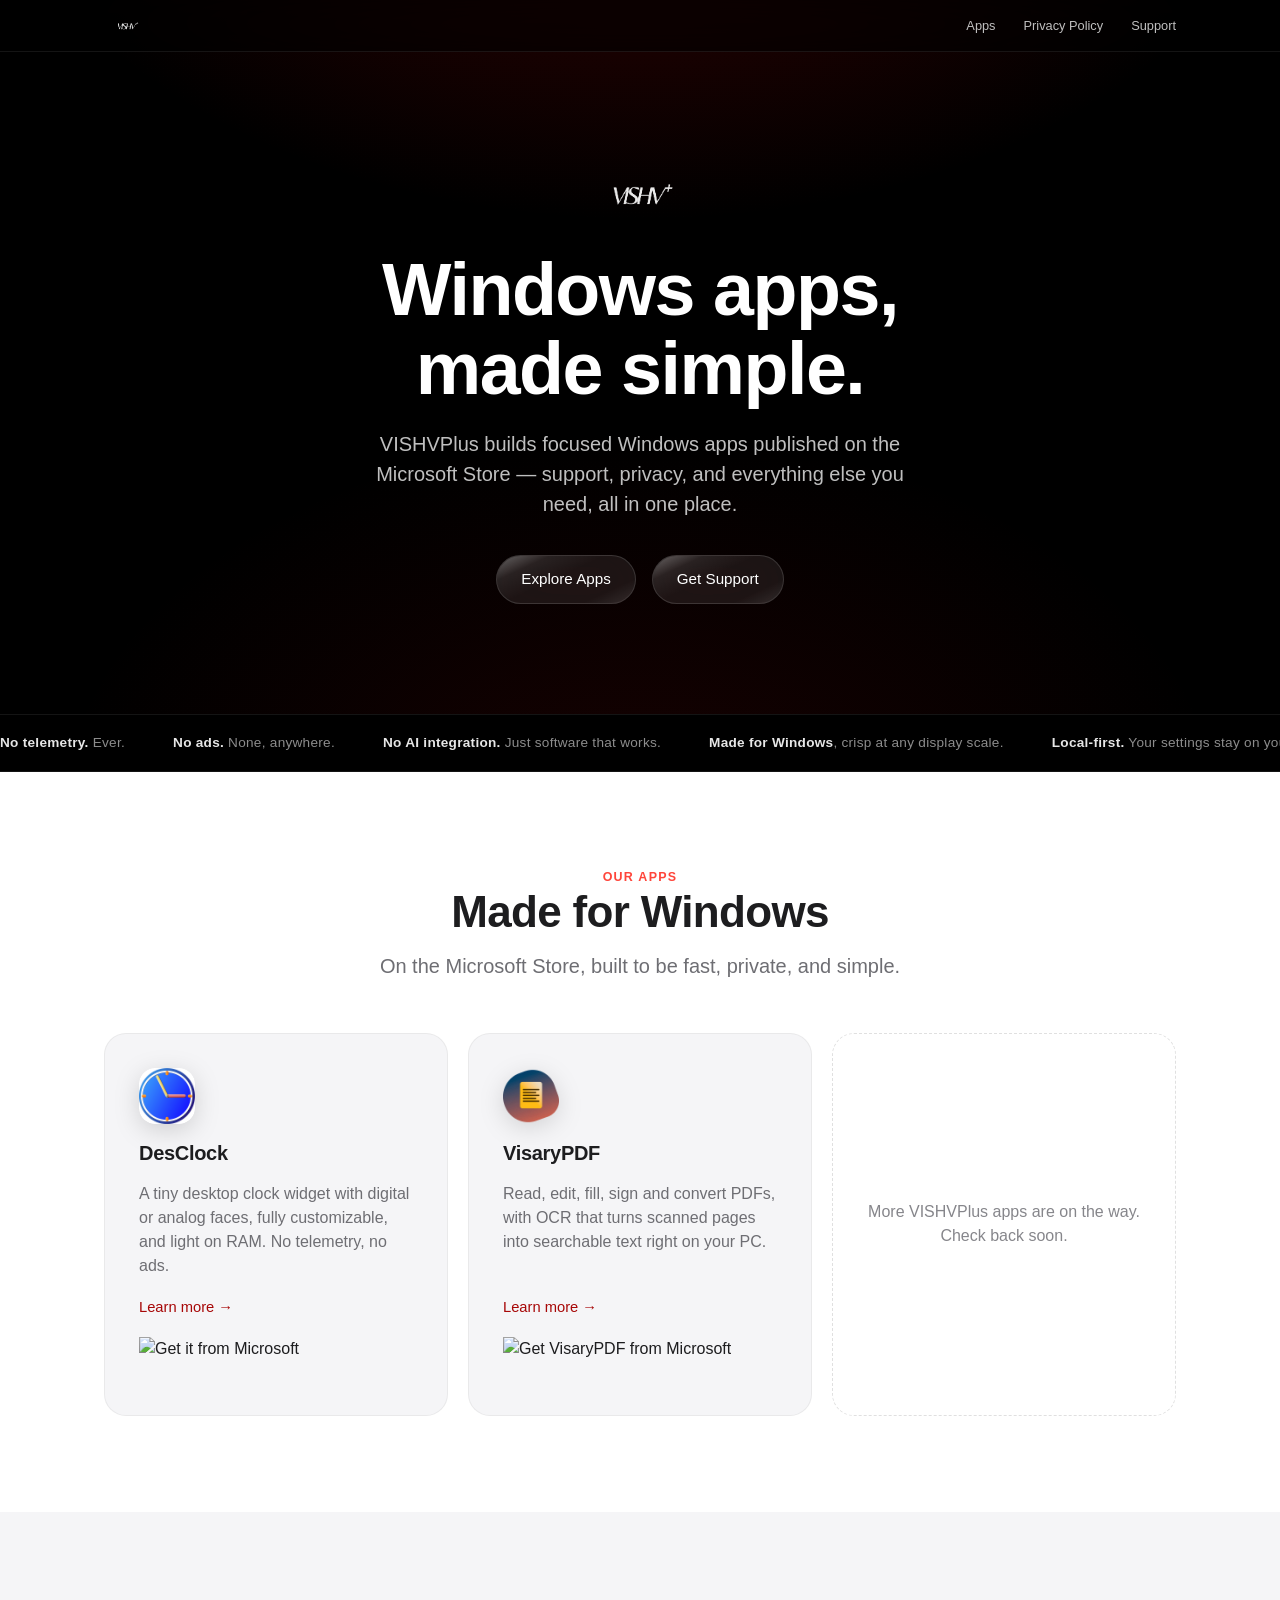
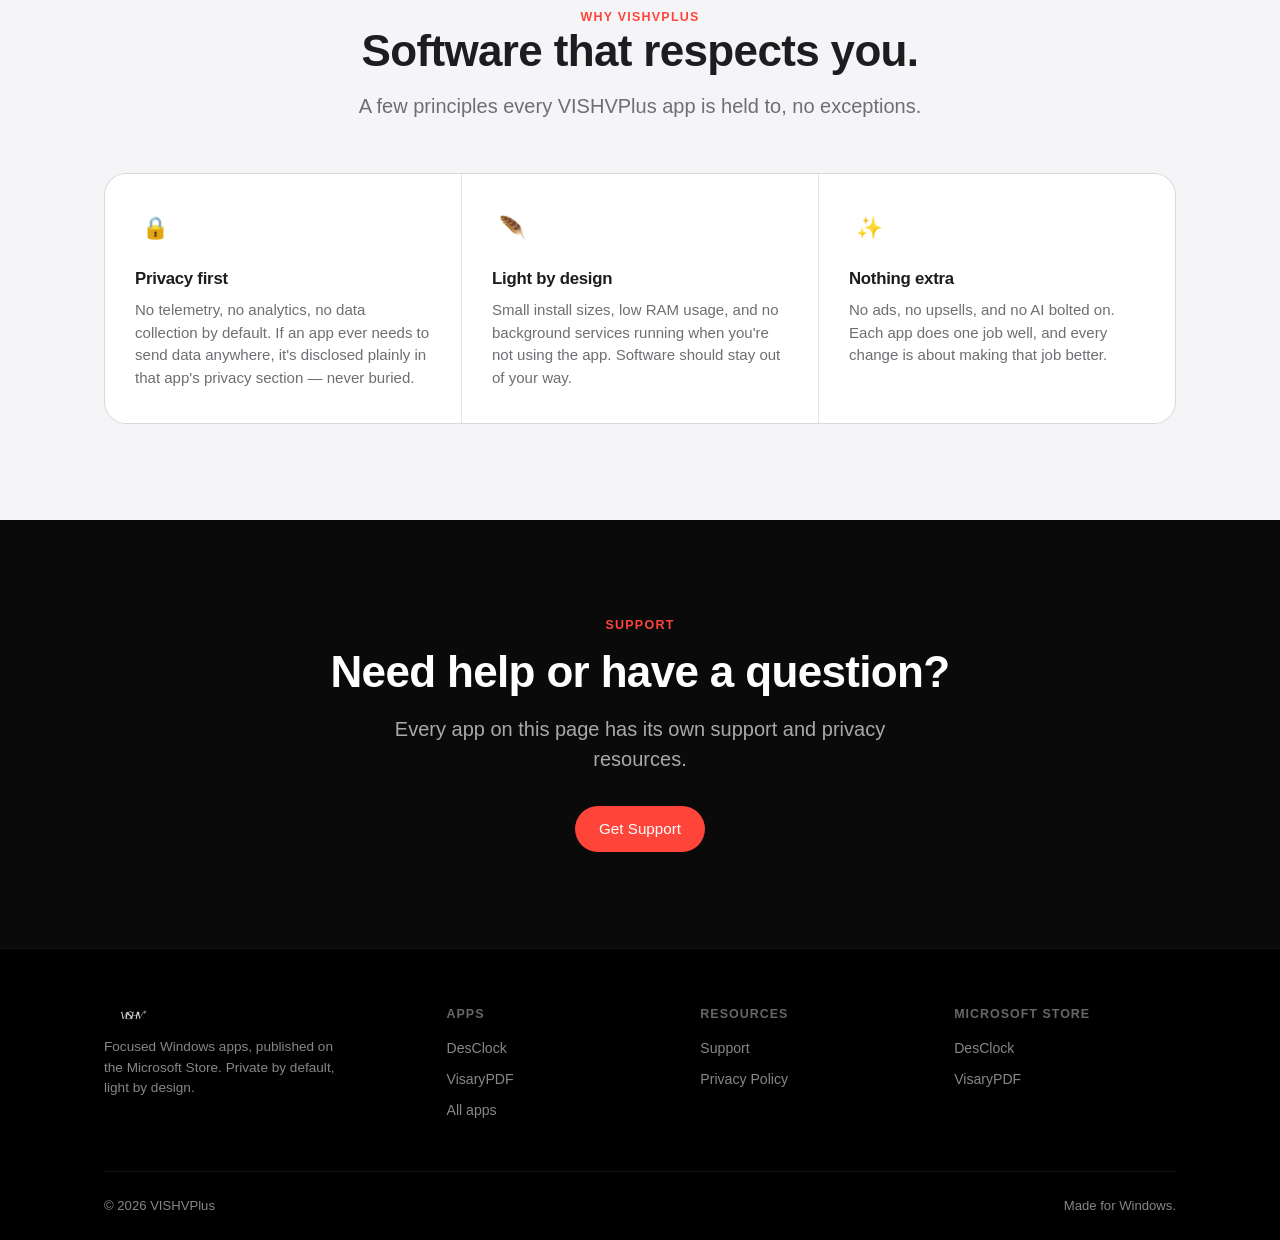
==== commit 9354701b: "Mark VisaryPDF as live on the Microsoft Store Replace the "coming soon" labels with the official Sto" ====
--- a/index.html
+++ b/index.html
@@ -85,7 +85,9 @@
           <a href="apps/VisaryPDF.html">Learn more →</a>
         </div>
         <div class="card-actions">
-          <span class="pill pill-soon">Coming soon to the Microsoft Store</span>
+          <a class="badge-link" href="https://get.microsoft.com/installer/download/9p708bjjzgdn?referrer=appbadge" target="_blank" rel="noopener">
+            <img src="https://get.microsoft.com/images/en-us%20dark.svg" alt="Get VisaryPDF from Microsoft">
+          </a>
         </div>
       </div>
 
@@ -155,8 +157,9 @@
         <a href="privacy-policy.html">Privacy Policy</a>
       </div>
       <div class="footer-col">
-        <h4>DesClock</h4>
-        <a href="https://apps.microsoft.com/detail/9N9BN0W920H2?hl=en-us&gl=IN&ocid=pdpshare" target="_blank" rel="noopener">Microsoft Store</a>
+        <h4>Microsoft Store</h4>
+        <a href="https://apps.microsoft.com/detail/9N9BN0W920H2?hl=en-us&gl=IN&ocid=pdpshare" target="_blank" rel="noopener">DesClock</a>
+        <a href="https://apps.microsoft.com/detail/9P708BJJZGDN" target="_blank" rel="noopener">VisaryPDF</a>
       </div>
     </div>
     <div class="footer-bottom">
--- a/assets/style.css
+++ b/assets/style.css
@@ -314,15 +314,6 @@
   margin: 4px 6px 4px 0;
 }
 
-.pill.pill-soon {
-  margin: 0;
-  background: rgba(167, 7, 7, 0.07);
-  border: 1px solid rgba(167, 7, 7, 0.18);
-  color: var(--red);
-  -webkit-backdrop-filter: none;
-  backdrop-filter: none;
-}
-
 /* ---------- Sections ---------- */
 
 section { padding: 96px 0; }
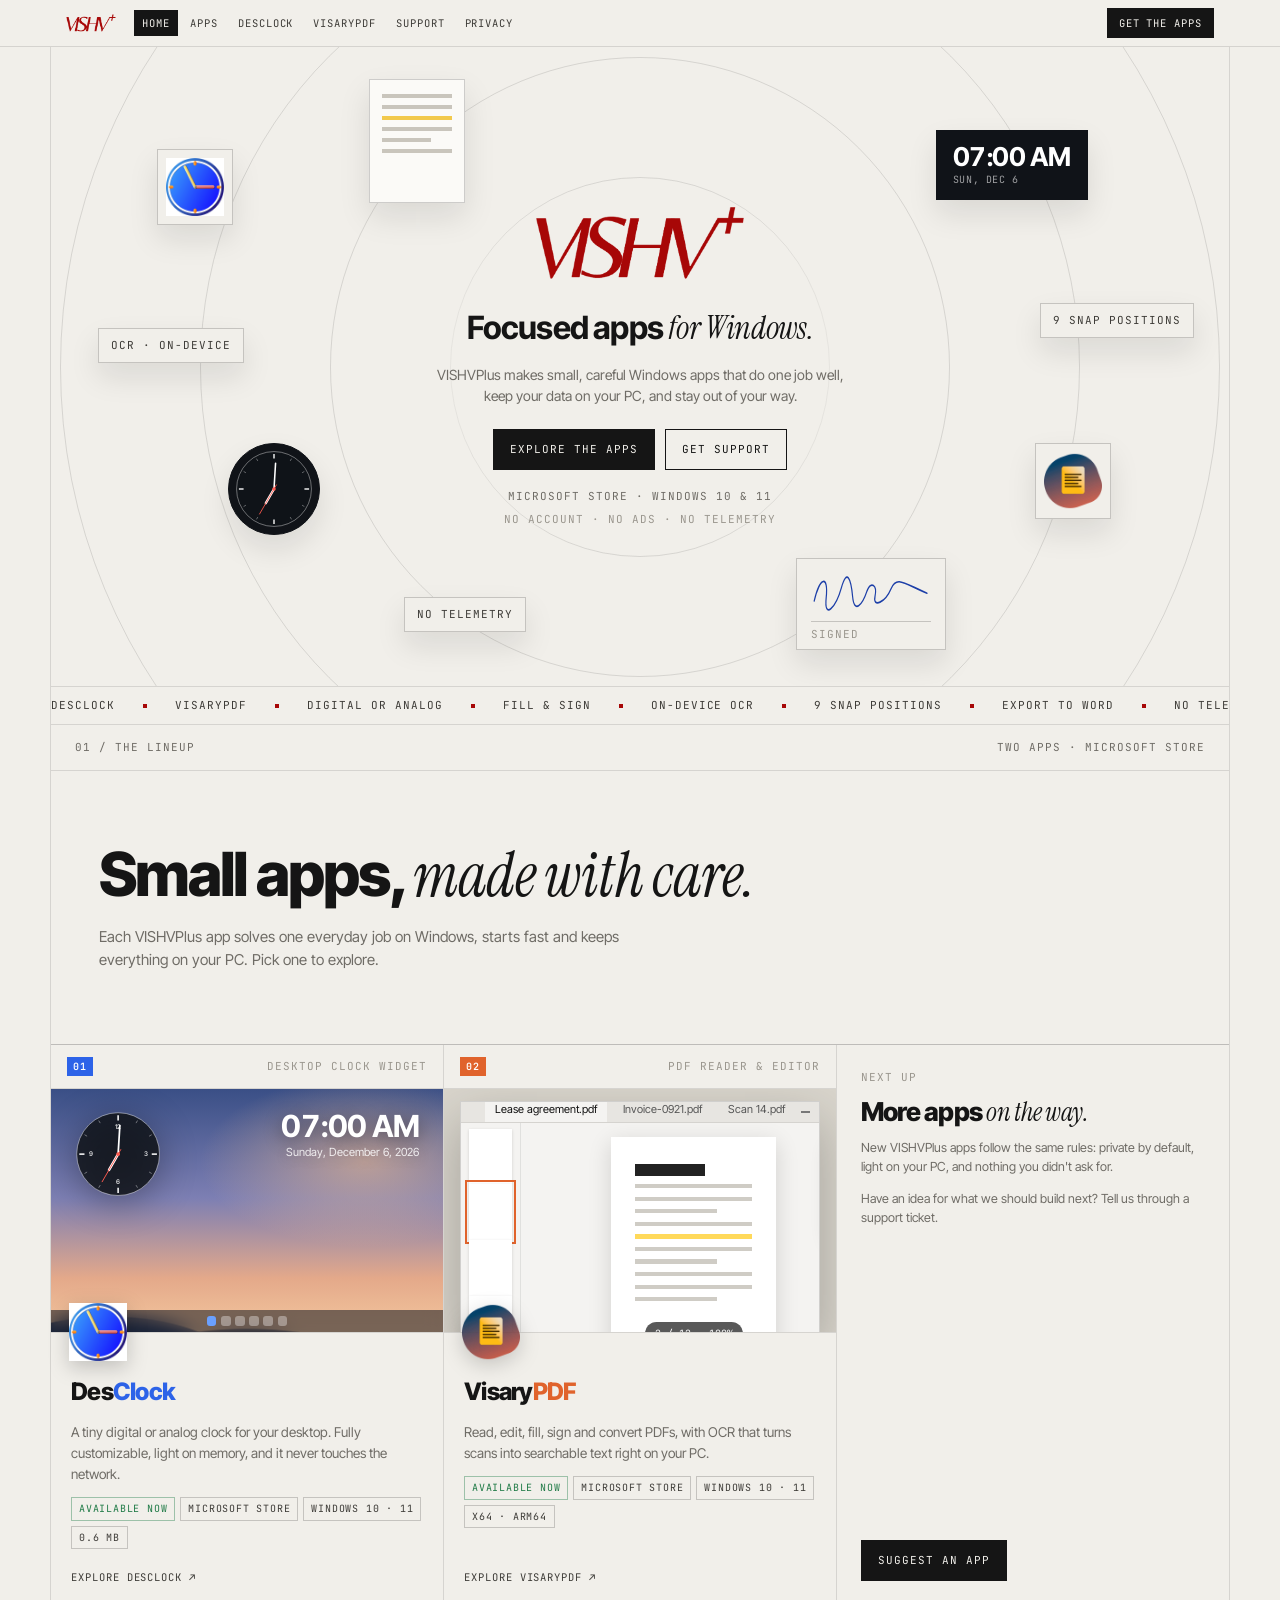
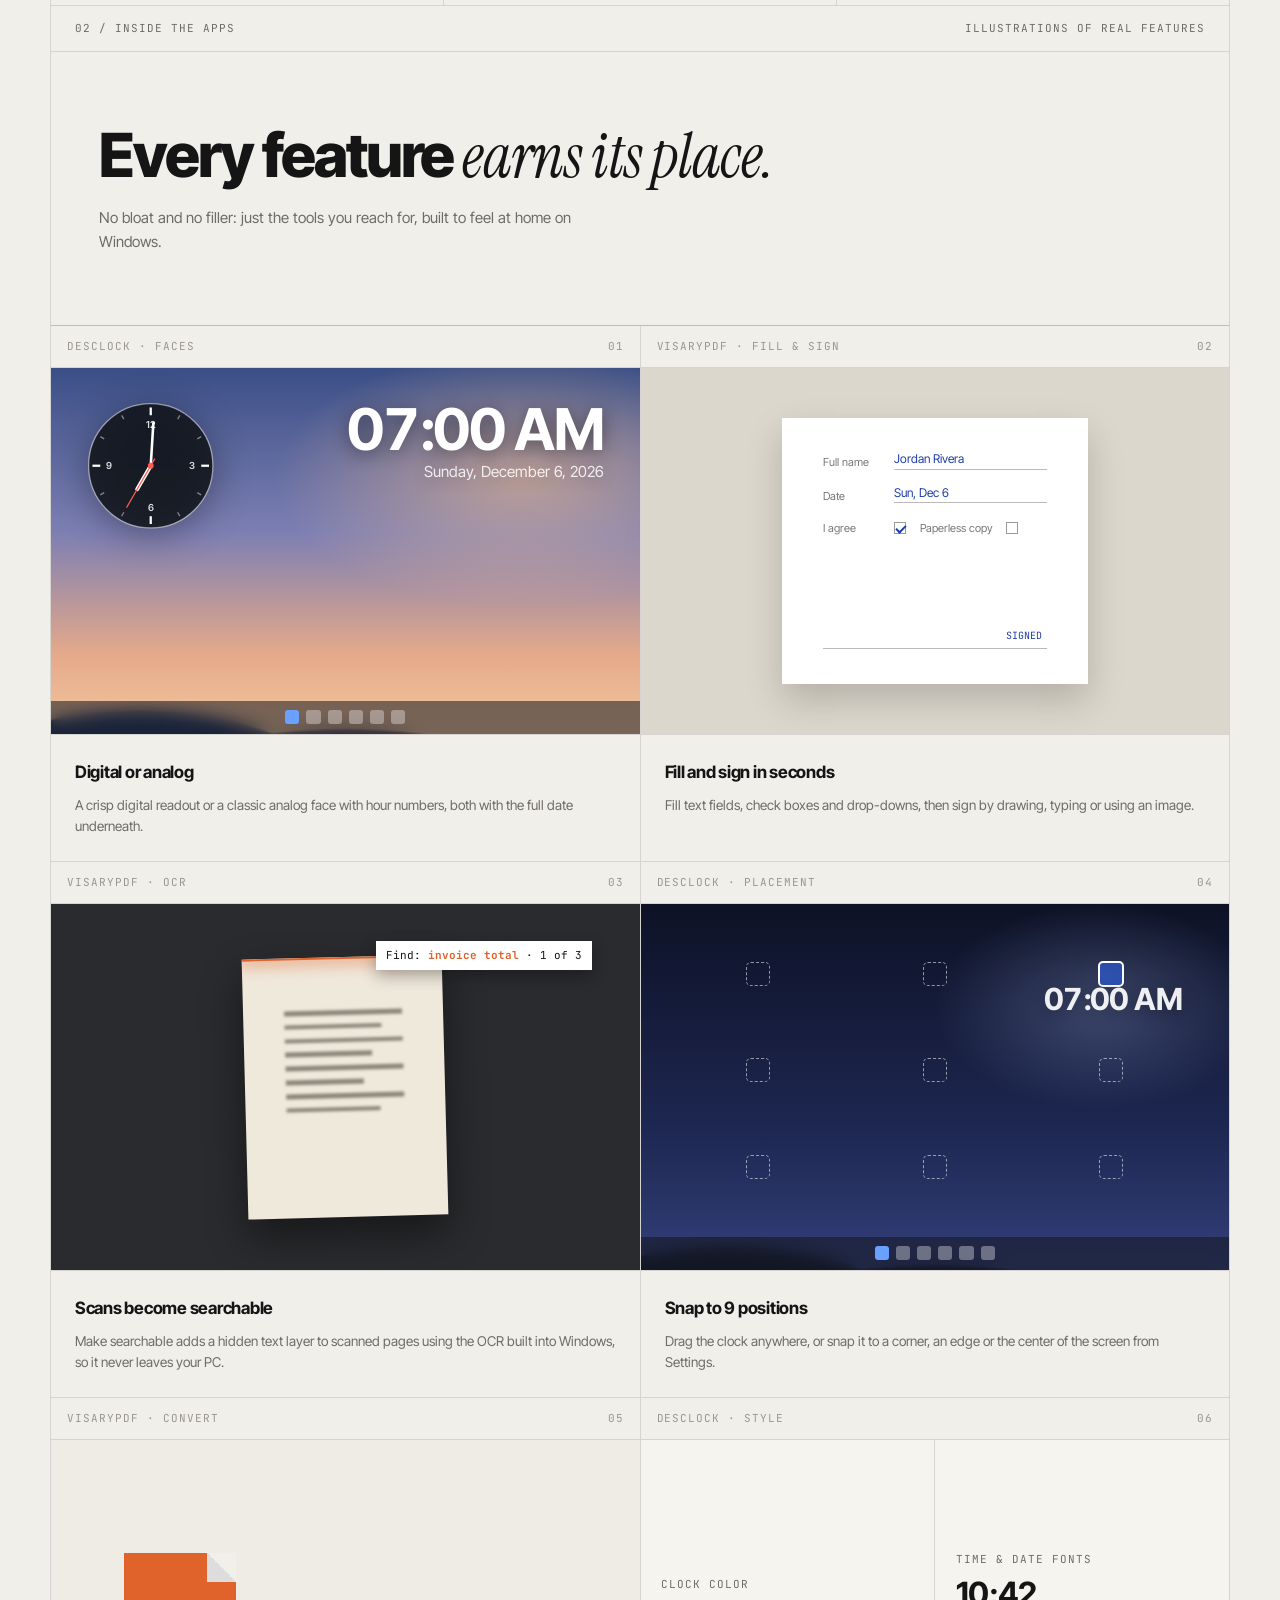
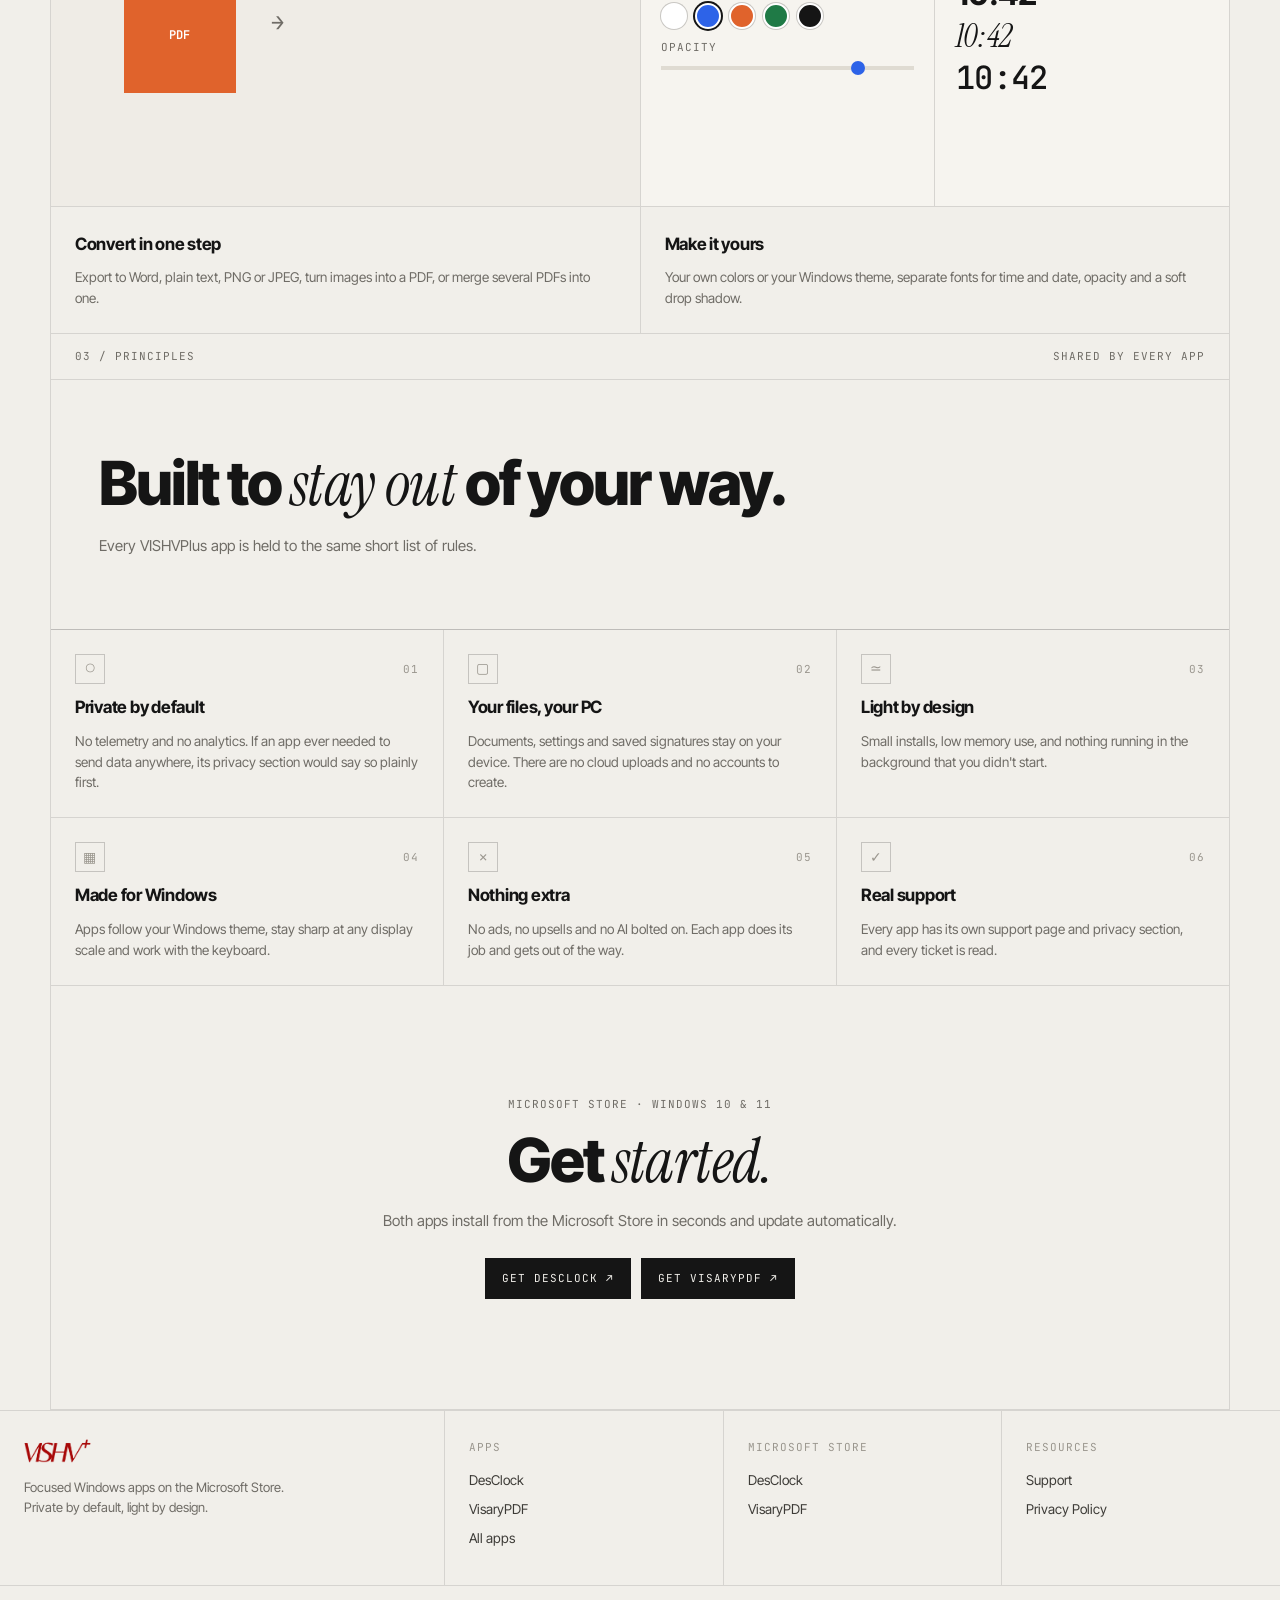
==== commit b3a8dd69: "Redesign the site in an editorial grid style Rebuild every page around the look of the reference the" ====
--- a/index.html
+++ b/index.html
@@ -4,171 +4,217 @@
 <meta charset="UTF-8">
 <meta name="viewport" content="width=device-width, initial-scale=1.0">
 <script>document.documentElement.classList.add('js');</script>
-<title>VISHVPlus — Windows Apps</title>
-<meta name="description" content="VISHVPlus builds focused, reliable Windows apps available on the Microsoft Store. Find support and privacy information for all our apps here.">
+<title>VISHVPlus — Focused apps for Windows</title>
+<meta name="description" content="VISHVPlus makes focused, private Windows apps: DesClock, a lightweight desktop clock, and VisaryPDF, a PDF reader, editor and converter with on-device OCR.">
 <link rel="icon" href="assets/favicon.svg" type="image/svg+xml">
+<link rel="preconnect" href="https://fonts.googleapis.com">
+<link rel="preconnect" href="https://fonts.gstatic.com" crossorigin>
+<link href="https://fonts.googleapis.com/css2?family=Instrument+Serif:ital@1&family=Inter+Tight:wght@400;500;600;700;800&family=JetBrains+Mono:wght@400;500;600&display=swap" rel="stylesheet">
 <link rel="stylesheet" href="assets/style.css">
 </head>
 <body>
-
-<header class="site-header">
-  <div class="wrap">
-    <a class="brand" href="index.html">
-      <img src="assets/logo.png" alt="VISHVPlus">
-    </a>
-    <nav class="main-nav">
-      <a href="index.html#apps">Apps</a>
+<header class="nav">
+  <div class="nav-inner">
+    <a class="nav-brand" href="index.html"><img src="assets/logo-mark.png" alt="VISHVPlus"></a>
+    <nav class="nav-links" aria-label="Main">
+      <a href="index.html" class="is-active">Home</a>
+      <a href="index.html#lineup">Apps</a>
+      <a href="apps/DesClock.html">DesClock</a>
+      <a href="apps/VisaryPDF.html">VisaryPDF</a>
+      <a href="support.html">Support</a>
+      <a href="privacy-policy.html">Privacy</a>
+    </nav>
+    <a class="nav-cta" href="index.html#lineup">Get the apps</a>
+  </div>
+</header>
+<main class="frame">
+
+<section class="hero" data-rail="Home" id="top">
+  <div class="orbit" aria-hidden="true"><span></span><span></span><span></span><span></span></div>
+
+  <div class="float fcard f-icon f-dc" style="left:9%;top:16%;--r:-6deg;--d:-1s"><img src="assets/desclock-icon.png" alt=""></div>
+  <div class="float fcard f-icon hide-sm" style="right:10%;top:62%;--r:5deg;--d:-4s;--dx:-8px"><img src="assets/visarypdf-icon.png" alt=""></div>
+  <div class="float fcard f-clock hide-sm" style="right:12%;top:13%;--r:3deg;--d:-2s"><div class="t" data-clock="time">12:00</div><div class="d" data-clock="date" data-style="short">Today</div></div>
+  <div class="float fcard f-analog hide-sm" style="left:15%;top:62%;--d:-6s;--dx:10px"><svg class="clock-svg" viewBox="0 0 200 200" aria-hidden="true"><circle class="dial" cx="100" cy="100" r="96"></circle><line class="tick major" x1="100.0" y1="10.0" x2="100.0" y2="22.0"></line><line class="tick" x1="145.0" y1="22.1" x2="141.5" y2="28.1"></line><line class="tick" x1="177.9" y1="55.0" x2="171.9" y2="58.5"></line><line class="tick major" x1="190.0" y1="100.0" x2="178.0" y2="100.0"></line><line class="tick" x1="177.9" y1="145.0" x2="171.9" y2="141.5"></line><line class="tick" x1="145.0" y1="177.9" x2="141.5" y2="171.9"></line><line class="tick major" x1="100.0" y1="190.0" x2="100.0" y2="178.0"></line><line class="tick" x1="55.0" y1="177.9" x2="58.5" y2="171.9"></line><line class="tick" x1="22.1" y1="145.0" x2="28.1" y2="141.5"></line><line class="tick major" x1="10.0" y1="100.0" x2="22.0" y2="100.0"></line><line class="tick" x1="22.1" y1="55.0" x2="28.1" y2="58.5"></line><line class="tick" x1="55.0" y1="22.1" x2="58.5" y2="28.1"></line><line class="hand hand-hour" data-clock="hour" x1="100" y1="100" x2="100" y2="58"></line><line class="hand hand-minute" data-clock="minute" x1="100" y1="100" x2="100" y2="34"></line><line class="hand hand-second" data-clock="second" x1="100" y1="112" x2="100" y2="26"></line><circle class="pivot" cx="100" cy="100" r="4.5"></circle></svg></div>
+  <div class="float fcard f-page hide-md" style="left:27%;top:5%;--r:-4deg;--d:-3s;--dy:8px"><i></i><i></i><i class="hl"></i><i></i><i style="width:70%"></i><i></i></div>
+  <div class="float fcard f-sign hide-md" style="right:24%;top:80%;--r:-2deg;--d:-5s"><svg viewBox="0 0 300 80" preserveAspectRatio="none"><path d="M8 58 C 22 14, 44 10, 38 52 S 62 70, 76 34 S 100 18, 104 50 S 128 66, 140 40 C 150 22, 166 28, 160 50 S 186 60, 200 36 S 232 26, 290 44" fill="none" stroke="#1d3fa8" stroke-width="3" stroke-linecap="round"></path></svg><div class="line mono">Signed</div></div>
+  <div class="float fcard f-chip mono hide-md" style="left:4%;top:44%;--d:-7s">OCR &middot; on-device</div>
+  <div class="float fcard f-chip mono hide-md" style="right:3%;top:40%;--d:-2.5s;--dy:12px">9 snap positions</div>
+  <div class="float fcard f-chip mono hide-sm" style="left:30%;top:86%;--d:-8s">No telemetry</div>
+
+  <div class="hero-center">
+    <img class="hero-logo" src="assets/logo-mark.png" alt="VISHVPlus">
+    <h1 class="hero-tagline">Focused apps <span class="serif">for Windows.</span></h1>
+    <p class="hero-sub">VISHVPlus makes small, careful Windows apps that do one job well, keep your data on your PC, and stay out of your way.</p>
+    <div class="btn-row" style="justify-content:center">
+      <a class="btn btn-dark" href="#lineup">Explore the apps</a>
+      <a class="btn btn-line" href="support.html">Get support</a>
+    </div>
+    <p class="hero-meta mono">Microsoft Store &middot; Windows 10 &amp; 11</p>
+    <p class="hero-meta mono">No account &middot; No ads &middot; No telemetry</p>
+  </div>
+</section>
+
+<div class="ticker mono" aria-hidden="true"><div class="ticker-track"><span>DesClock</span><span>VisaryPDF</span><span>Digital or analog</span><span>Fill &amp; sign</span><span>On-device OCR</span><span>9 snap positions</span><span>Export to Word</span><span>No telemetry</span><span>No ads</span><span>Windows 10 &amp; 11</span><span>DesClock</span><span>VisaryPDF</span><span>Digital or analog</span><span>Fill &amp; sign</span><span>On-device OCR</span><span>9 snap positions</span><span>Export to Word</span><span>No telemetry</span><span>No ads</span><span>Windows 10 &amp; 11</span></div></div>
+
+<section class="section" id="lineup" data-rail="Lineup">
+  <div class="label-row mono"><span>01 / The lineup</span><span>Two apps &middot; Microsoft Store</span></div>
+  <div class="pad stack reveal">
+    <h2 class="h-xl">Small apps, <span class="serif">made with care.</span></h2>
+    <p class="lead">Each VISHVPlus app solves one everyday job on Windows, starts fast and keeps everything on your PC. Pick one to explore.</p>
+  </div>
+  <div class="grid g-3 lineup" style="border-top:1px solid var(--hair)">
+    <article class="card reveal" style="--rd:0s">
+  <div class="card-top mono"><span class="num-tag clock">01</span><span>Desktop clock widget</span></div>
+  <div class="card-visual" style="aspect-ratio:16 / 10"><div class="mock wallpaper"><div class="widget-analog" style="left:6%;top:9%;"><svg class="clock-svg" viewBox="0 0 200 200" aria-hidden="true"><circle class="dial" cx="100" cy="100" r="96"></circle><line class="tick major" x1="100.0" y1="10.0" x2="100.0" y2="22.0"></line><line class="tick" x1="145.0" y1="22.1" x2="141.5" y2="28.1"></line><line class="tick" x1="177.9" y1="55.0" x2="171.9" y2="58.5"></line><line class="tick major" x1="190.0" y1="100.0" x2="178.0" y2="100.0"></line><line class="tick" x1="177.9" y1="145.0" x2="171.9" y2="141.5"></line><line class="tick" x1="145.0" y1="177.9" x2="141.5" y2="171.9"></line><line class="tick major" x1="100.0" y1="190.0" x2="100.0" y2="178.0"></line><line class="tick" x1="55.0" y1="177.9" x2="58.5" y2="171.9"></line><line class="tick" x1="22.1" y1="145.0" x2="28.1" y2="141.5"></line><line class="tick major" x1="10.0" y1="100.0" x2="22.0" y2="100.0"></line><line class="tick" x1="22.1" y1="55.0" x2="28.1" y2="58.5"></line><line class="tick" x1="55.0" y1="22.1" x2="58.5" y2="28.1"></line><text class="num" x="100" y="36">12</text><text class="num" x="164" y="100">3</text><text class="num" x="100" y="164">6</text><text class="num" x="36" y="100">9</text><line class="hand hand-hour" data-clock="hour" x1="100" y1="100" x2="100" y2="58"></line><line class="hand hand-minute" data-clock="minute" x1="100" y1="100" x2="100" y2="34"></line><line class="hand hand-second" data-clock="second" x1="100" y1="112" x2="100" y2="26"></line><circle class="pivot" cx="100" cy="100" r="4.5"></circle></svg></div><div class="widget-digital sm" style="right:6%;top:9%;text-align:right;"><div class="t" data-clock="time">12:00</div><div class="d" data-clock="date">Today</div></div><div class="taskbar"><i></i><i></i><i></i><i></i><i></i><i></i></div></div></div>
+  <div class="card-body">
+    <div class="card-icon"><img src="assets/desclock-icon.png" alt=""></div>
+    <h3 class="app-name">Des<span class="t-clock">Clock</span></h3>
+    <p>A tiny digital or analog clock for your desktop. Fully customizable, light on memory, and it never touches the network.</p>
+    <div class="chips"><span class="chip chip-ok">Available now</span><span class="chip">Microsoft Store</span><span class="chip">Windows 10 &middot; 11</span><span class="chip">0.6 MB</span></div>
+    <a class="arrow-link" href="apps/DesClock.html">Explore DesClock &nearr;</a>
+  </div>
+</article>
+    <article class="card reveal" style="--rd:.08s">
+  <div class="card-top mono"><span class="num-tag pdf">02</span><span>PDF reader &amp; editor</span></div>
+  <div class="card-visual" style="aspect-ratio:16 / 10"><div class="mock" style="background:#d9d5cc"><div class="win"><div class="win-bar"><span class="menu"></span><span class="win-tab on">Lease agreement.pdf</span><span class="win-tab">Invoice-0921.pdf</span><span class="win-tab">Scan 14.pdf</span><span class="win-dots"><i></i><i></i><i></i></span></div><div class="win-body"><div class="thumbs"><i></i><i class="on"></i><i></i><i></i></div><div class="stage"><div class="page"><span class="title"></span><i></i><i></i><i class="short"></i><i></i><i class="hl"></i><i></i><i class="short"></i><i></i><i></i><i class="short"></i></div><div class="toolrail"><i></i><i></i><i></i><i></i><i></i></div><span class="pager">2 / 12 &middot; 100%</span></div></div></div></div></div>
+  <div class="card-body">
+    <div class="card-icon"><img src="assets/visarypdf-icon.png" alt=""></div>
+    <h3 class="app-name">Visary<span class="t-pdf">PDF</span></h3>
+    <p>Read, edit, fill, sign and convert PDFs, with OCR that turns scans into searchable text right on your PC.</p>
+    <div class="chips"><span class="chip chip-ok">Available now</span><span class="chip">Microsoft Store</span><span class="chip">Windows 10 &middot; 11</span><span class="chip">x64 &middot; ARM64</span></div>
+    <a class="arrow-link" href="apps/VisaryPDF.html">Explore VisaryPDF &nearr;</a>
+  </div>
+</article>
+    <div class="next-cell reveal" style="--rd:.16s">
+  <span class="mono" style="color:var(--faint)">Next up</span>
+  <h3 class="h-lg" style="font-size:26px">More apps <span class="serif">on the way.</span></h3>
+  <p class="note">New VISHVPlus apps follow the same rules: private by default, light on your PC, and nothing you didn't ask for.</p>
+  <p class="note">Have an idea for what we should build next? Tell us through a support ticket.</p>
+  <div style="margin-top:auto"><a class="btn btn-dark" href="support.html">Suggest an app</a></div>
+</div>
+  </div>
+</section>
+
+<section class="section" id="inside" data-rail="Inside">
+  <div class="label-row mono"><span>02 / Inside the apps</span><span>Illustrations of real features</span></div>
+  <div class="pad stack reveal">
+    <h2 class="h-xl">Every feature <span class="serif">earns its place.</span></h2>
+    <p class="lead">No bloat and no filler: just the tools you reach for, built to feel at home on Windows.</p>
+  </div>
+  <div class="grid g-2" style="border-top:1px solid var(--hair)">
+    <div class="reveal" style="--rd:0s">
+  <div class="card-top mono"><span>DesClock &middot; Faces</span><span>01</span></div>
+  <div class="card-visual" style="aspect-ratio:16 / 10"><div class="mock wallpaper"><div class="widget-analog" style="left:6%;top:9%;"><svg class="clock-svg" viewBox="0 0 200 200" aria-hidden="true"><circle class="dial" cx="100" cy="100" r="96"></circle><line class="tick major" x1="100.0" y1="10.0" x2="100.0" y2="22.0"></line><line class="tick" x1="145.0" y1="22.1" x2="141.5" y2="28.1"></line><line class="tick" x1="177.9" y1="55.0" x2="171.9" y2="58.5"></line><line class="tick major" x1="190.0" y1="100.0" x2="178.0" y2="100.0"></line><line class="tick" x1="177.9" y1="145.0" x2="171.9" y2="141.5"></line><line class="tick" x1="145.0" y1="177.9" x2="141.5" y2="171.9"></line><line class="tick major" x1="100.0" y1="190.0" x2="100.0" y2="178.0"></line><line class="tick" x1="55.0" y1="177.9" x2="58.5" y2="171.9"></line><line class="tick" x1="22.1" y1="145.0" x2="28.1" y2="141.5"></line><line class="tick major" x1="10.0" y1="100.0" x2="22.0" y2="100.0"></line><line class="tick" x1="22.1" y1="55.0" x2="28.1" y2="58.5"></line><line class="tick" x1="55.0" y1="22.1" x2="58.5" y2="28.1"></line><text class="num" x="100" y="36">12</text><text class="num" x="164" y="100">3</text><text class="num" x="100" y="164">6</text><text class="num" x="36" y="100">9</text><line class="hand hand-hour" data-clock="hour" x1="100" y1="100" x2="100" y2="58"></line><line class="hand hand-minute" data-clock="minute" x1="100" y1="100" x2="100" y2="34"></line><line class="hand hand-second" data-clock="second" x1="100" y1="112" x2="100" y2="26"></line><circle class="pivot" cx="100" cy="100" r="4.5"></circle></svg></div><div class="widget-digital" style="right:6%;top:9%;text-align:right;"><div class="t" data-clock="time">12:00</div><div class="d" data-clock="date">Today</div></div><div class="taskbar"><i></i><i></i><i></i><i></i><i></i><i></i></div></div></div>
+  <div class="cell"><h3>Digital or analog</h3><p>A crisp digital readout or a classic analog face with hour numbers, both with the full date underneath.</p></div>
+</div>
+    <div class="reveal" style="--rd:.08s">
+  <div class="card-top mono"><span>VisaryPDF &middot; Fill &amp; sign</span><span>02</span></div>
+  <div class="card-visual" style="aspect-ratio:16 / 10"><div class="mock sign-scene"><div class="form-page"><div class="form-row"><label>Full name</label><span class="field">Jordan Rivera</span></div><div class="form-row"><label>Date</label><span class="field"><span data-clock="date" data-style="short">Today</span></span></div><div class="form-row"><label>I agree</label><span class="box on"></span><label style="width:auto">Paperless copy</label><span class="box"></span></div><div class="sig"><svg viewBox="0 0 300 80" preserveAspectRatio="none"><path class="sig-path" d="M8 58 C 22 14, 44 10, 38 52 S 62 70, 76 34 S 100 18, 104 50 S 128 66, 140 40 C 150 22, 166 28, 160 50 S 186 60, 200 36 S 232 26, 290 44"></path></svg><span class="sig-date">SIGNED</span></div></div></div></div>
+  <div class="cell"><h3>Fill and sign in seconds</h3><p>Fill text fields, check boxes and drop-downs, then sign by drawing, typing or using an image.</p></div>
+</div>
+    <div class="reveal" style="--rd:0s">
+  <div class="card-top mono"><span>VisaryPDF &middot; OCR</span><span>03</span></div>
+  <div class="card-visual" style="aspect-ratio:16 / 10"><div class="mock scan-scene"><div class="scan-page"><span class="scan-bar"></span><i></i><i></i><i></i><i></i><i></i><i></i><i></i><i></i></div><div class="search-pill">Find: <b>invoice total</b> &middot; 1 of 3</div></div></div>
+  <div class="cell"><h3>Scans become searchable</h3><p>Make searchable adds a hidden text layer to scanned pages using the OCR built into Windows, so it never leaves your PC.</p></div>
+</div>
+    <div class="reveal" style="--rd:.08s">
+  <div class="card-top mono"><span>DesClock &middot; Placement</span><span>04</span></div>
+  <div class="card-visual" style="aspect-ratio:16 / 10"><div class="mock wallpaper night"><div class="snap-grid"><b></b><b></b><b class="on"></b><b></b><b></b><b></b><b></b><b></b><b></b></div><div class="widget-digital sm" style="right:8%;top:22%;text-align:right;opacity:.92;"><div class="t" data-clock="time">12:00</div></div><div class="taskbar"><i></i><i></i><i></i><i></i><i></i><i></i></div></div></div>
+  <div class="cell"><h3>Snap to 9 positions</h3><p>Drag the clock anywhere, or snap it to a corner, an edge or the center of the screen from Settings.</p></div>
+</div>
+    <div class="reveal" style="--rd:0s">
+  <div class="card-top mono"><span>VisaryPDF &middot; Convert</span><span>05</span></div>
+  <div class="card-visual" style="aspect-ratio:16 / 10"><div class="mock export-scene"><span class="file src">PDF</span><span class="flow-arrow">&rarr;</span><div class="out"><div class="row"><span class="file">DOCX</span><span>Word document</span></div><div class="row"><span class="file">TXT</span><span>Plain text</span></div><div class="row"><span class="file">PNG</span><span>Images, by page range</span></div><div class="row"><span class="file">JPG</span><span>Images, chosen DPI</span></div></div></div></div>
+  <div class="cell"><h3>Convert in one step</h3><p>Export to Word, plain text, PNG or JPEG, turn images into a PDF, or merge several PDFs into one.</p></div>
+</div>
+    <div class="reveal" style="--rd:.08s">
+  <div class="card-top mono"><span>DesClock &middot; Style</span><span>06</span></div>
+  <div class="card-visual" style="aspect-ratio:16 / 10"><div class="mock custom-panel"><div><span class="mono" style="color:var(--muted)">Clock color</span><div class="swatches"><i style="background:#ffffff"></i><i class="on" style="background:#2d63e8"></i><i style="background:#e0632c"></i><i style="background:#1f7a46"></i><i style="background:#151515"></i></div><span class="mono" style="color:var(--muted)">Opacity</span><div class="slider" style="--v:78%"></div></div><div><span class="mono" style="color:var(--muted)">Time &amp; date fonts</span><div class="font-sample" style="font-family:var(--sans)">10:42</div><div class="font-sample" style="font-family:var(--serif);font-style:italic;font-weight:400">10:42</div><div class="font-sample" style="font-family:var(--mono);font-weight:500">10:42</div></div></div></div>
+  <div class="cell"><h3>Make it yours</h3><p>Your own colors or your Windows theme, separate fonts for time and date, opacity and a soft drop shadow.</p></div>
+</div>
+  </div>
+</section>
+
+<section class="section" id="principles" data-rail="Principles">
+  <div class="label-row mono"><span>03 / Principles</span><span>Shared by every app</span></div>
+  <div class="pad stack reveal">
+    <h2 class="h-xl">Built to <span class="serif">stay out</span> of your way.</h2>
+    <p class="lead">Every VISHVPlus app is held to the same short list of rules.</p>
+  </div>
+  <div class="grid g-3" style="border-top:1px solid var(--hair)">
+    <div class="cell reveal" style="--rd:0s">
+  <div class="cell-head mono"><span class="icon-box">&#9711;</span><span>01</span></div>
+  <h3>Private by default</h3>
+  <p>No telemetry and no analytics. If an app ever needed to send data anywhere, its privacy section would say so plainly first.</p>
+</div>
+    <div class="cell reveal" style="--rd:.05s">
+  <div class="cell-head mono"><span class="icon-box">&#9634;</span><span>02</span></div>
+  <h3>Your files, your PC</h3>
+  <p>Documents, settings and saved signatures stay on your device. There are no cloud uploads and no accounts to create.</p>
+</div>
+    <div class="cell reveal" style="--rd:.1s">
+  <div class="cell-head mono"><span class="icon-box">&#8771;</span><span>03</span></div>
+  <h3>Light by design</h3>
+  <p>Small installs, low memory use, and nothing running in the background that you didn't start.</p>
+</div>
+    <div class="cell reveal" style="--rd:0s">
+  <div class="cell-head mono"><span class="icon-box">&#9638;</span><span>04</span></div>
+  <h3>Made for Windows</h3>
+  <p>Apps follow your Windows theme, stay sharp at any display scale and work with the keyboard.</p>
+</div>
+    <div class="cell reveal" style="--rd:.05s">
+  <div class="cell-head mono"><span class="icon-box">&#10005;</span><span>05</span></div>
+  <h3>Nothing extra</h3>
+  <p>No ads, no upsells and no AI bolted on. Each app does its job and gets out of the way.</p>
+</div>
+    <div class="cell reveal" style="--rd:.1s">
+  <div class="cell-head mono"><span class="icon-box">&#10003;</span><span>06</span></div>
+  <h3>Real support</h3>
+  <p>Every app has its own support page and privacy section, and every ticket is read.</p>
+</div>
+  </div>
+</section>
+
+<section class="section cta" id="get" data-rail="Get the apps">
+  <span class="mono">Microsoft Store &middot; Windows 10 &amp; 11</span>
+  <h2 class="h-xl">Get <span class="serif">started.</span></h2>
+  <p class="lead">Both apps install from the Microsoft Store in seconds and update automatically.</p>
+  <div class="btn-row">
+    <a class="btn btn-dark" href="https://apps.microsoft.com/detail/9N9BN0W920H2?hl=en-us&gl=IN&ocid=pdpshare" target="_blank" rel="noopener">Get DesClock &nearr;</a>
+    <a class="btn btn-dark" href="https://apps.microsoft.com/detail/9P708BJJZGDN" target="_blank" rel="noopener">Get VisaryPDF &nearr;</a>
+  </div>
+</section>
+
+</main>
+<footer class="footer">
+  <div class="footer-grid">
+    <div class="footer-brand">
+      <img src="assets/logo-mark.png" alt="VISHVPlus">
+      <p>Focused Windows apps on the Microsoft Store. Private by default, light by design.</p>
+    </div>
+    <div class="footer-col">
+      <h4 class="mono">Apps</h4>
+      <a href="apps/DesClock.html">DesClock</a>
+      <a href="apps/VisaryPDF.html">VisaryPDF</a>
+      <a href="index.html#lineup">All apps</a>
+    </div>
+    <div class="footer-col">
+      <h4 class="mono">Microsoft Store</h4>
+      <a href="https://apps.microsoft.com/detail/9N9BN0W920H2?hl=en-us&gl=IN&ocid=pdpshare" target="_blank" rel="noopener">DesClock</a>
+      <a href="https://apps.microsoft.com/detail/9P708BJJZGDN" target="_blank" rel="noopener">VisaryPDF</a>
+    </div>
+    <div class="footer-col">
+      <h4 class="mono">Resources</h4>
+      <a href="support.html">Support</a>
       <a href="privacy-policy.html">Privacy Policy</a>
-      <a href="support.html">Support</a>
-    </nav>
-  </div>
-</header>
-
-<section class="hero-glow hero-home">
-  <div class="wrap">
-    <img class="hero-logo" src="assets/logo.png" alt="VISHVPlus">
-    <h1 class="display">Windows apps,<br>made simple.</h1>
-    <p class="lede" style="max-width:560px; margin:20px auto 36px; color:rgba(255,255,255,0.75);">
-      VISHVPlus builds focused Windows apps published on the Microsoft Store —
-      support, privacy, and everything else you need, all in one place.
-    </p>
-    <div class="btn-row" style="justify-content:center;">
-      <a class="btn btn-glass" href="#apps"><span>Explore Apps</span></a>
-      <a class="btn btn-glass" href="support.html"><span>Get Support</span></a>
-    </div>
-  </div>
-</section>
-
-<div class="ticker" aria-hidden="true">
-  <div class="ticker-track">
-    <span><strong>No telemetry.</strong> Ever.</span>
-    <span><strong>No ads.</strong> None, anywhere.</span>
-    <span><strong>No AI integration.</strong> Just software that works.</span>
-    <span><strong>Made for Windows</strong>, crisp at any display scale.</span>
-    <span><strong>Local-first.</strong> Your settings stay on your device.</span>
-    <span><strong>No telemetry.</strong> Ever.</span>
-    <span><strong>No ads.</strong> None, anywhere.</span>
-    <span><strong>No AI integration.</strong> Just software that works.</span>
-    <span><strong>Made for Windows</strong>, crisp at any display scale.</span>
-    <span><strong>Local-first.</strong> Your settings stay on your device.</span>
-  </div>
-</div>
-
-<section id="apps" class="section-white">
-  <div class="wrap">
-    <div class="section-head reveal">
-      <p class="eyebrow">Our Apps</p>
-      <h2 class="headline">Made for Windows</h2>
-      <p class="lede">On the Microsoft Store, built to be fast, private, and simple.</p>
-    </div>
-    <div class="app-grid">
-
-      <div class="app-card reveal">
-        <div class="app-icon"><img src="assets/desclock-icon.png" alt="" style="width:100%;height:100%;border-radius:inherit;object-fit:cover;"></div>
-        <h3>DesClock</h3>
-        <p>A tiny desktop clock widget with digital or analog faces, fully customizable, and light on RAM. No telemetry, no ads.</p>
-        <div class="card-actions">
-          <a href="apps/DesClock.html">Learn more →</a>
-        </div>
-        <div class="card-actions">
-          <a class="badge-link" href="https://get.microsoft.com/installer/download/9n9bn0w920h2?referrer=appbadge" target="_blank" rel="noopener">
-            <img src="https://get.microsoft.com/images/en-us%20dark.svg" alt="Get it from Microsoft">
-          </a>
-        </div>
-      </div>
-
-      <div class="app-card reveal" style="--reveal-delay:0.08s;">
-        <div class="app-icon" style="overflow:visible;"><img src="assets/visarypdf-icon.png" alt="" style="width:100%;height:100%;object-fit:contain;"></div>
-        <h3>VisaryPDF</h3>
-        <p>Read, edit, fill, sign and convert PDFs, with OCR that turns scanned pages into searchable text right on your PC.</p>
-        <div class="card-actions">
-          <a href="apps/VisaryPDF.html">Learn more →</a>
-        </div>
-        <div class="card-actions">
-          <a class="badge-link" href="https://get.microsoft.com/installer/download/9p708bjjzgdn?referrer=appbadge" target="_blank" rel="noopener">
-            <img src="https://get.microsoft.com/images/en-us%20dark.svg" alt="Get VisaryPDF from Microsoft">
-          </a>
-        </div>
-      </div>
-
-      <div class="app-card-more reveal" style="--reveal-delay:0.16s;">
-        More VISHVPlus apps are on the way.<br>Check back soon.
-      </div>
-
-    </div>
-  </div>
-</section>
-
-<section class="section-soft">
-  <div class="wrap">
-    <div class="section-head reveal">
-      <p class="eyebrow">Why VISHVPlus</p>
-      <h2 class="headline">Software that respects you.</h2>
-      <p class="lede">A few principles every VISHVPlus app is held to, no exceptions.</p>
-    </div>
-
-    <div class="feature-grid">
-      <div class="feature-tile reveal">
-        <div class="feature-icon">🔒</div>
-        <h3>Privacy first</h3>
-        <p>No telemetry, no analytics, no data collection by default. If an app ever needs to send data anywhere, it's disclosed plainly in that app's privacy section — never buried.</p>
-      </div>
-      <div class="feature-tile reveal" style="--reveal-delay:0.08s;">
-        <div class="feature-icon">🪶</div>
-        <h3>Light by design</h3>
-        <p>Small install sizes, low RAM usage, and no background services running when you're not using the app. Software should stay out of your way.</p>
-      </div>
-      <div class="feature-tile reveal" style="--reveal-delay:0.16s;">
-        <div class="feature-icon">✨</div>
-        <h3>Nothing extra</h3>
-        <p>No ads, no upsells, and no AI bolted on. Each app does one job well, and every change is about making that job better.</p>
-      </div>
-    </div>
-  </div>
-</section>
-
-<section class="section-dark">
-  <div class="wrap text-center reveal">
-    <p class="eyebrow">Support</p>
-    <h2 class="headline">Need help or have a question?</h2>
-    <p class="lede" style="max-width:520px; margin:16px auto 32px; color:rgba(255,255,255,0.65);">
-      Every app on this page has its own support and privacy resources.
-    </p>
-    <a class="btn btn-primary" href="support.html">Get Support</a>
-  </div>
-</section>
-
-<footer class="site-footer">
-  <div class="wrap">
-    <div class="footer-grid">
-      <div class="footer-brand">
-        <img src="assets/logo.png" alt="VISHVPlus">
-        <p>Focused Windows apps, published on the Microsoft Store. Private by default, light by design.</p>
-      </div>
-      <div class="footer-col">
-        <h4>Apps</h4>
-        <a href="apps/DesClock.html">DesClock</a>
-        <a href="apps/VisaryPDF.html">VisaryPDF</a>
-        <a href="index.html#apps">All apps</a>
-      </div>
-      <div class="footer-col">
-        <h4>Resources</h4>
-        <a href="support.html">Support</a>
-        <a href="privacy-policy.html">Privacy Policy</a>
-      </div>
-      <div class="footer-col">
-        <h4>Microsoft Store</h4>
-        <a href="https://apps.microsoft.com/detail/9N9BN0W920H2?hl=en-us&gl=IN&ocid=pdpshare" target="_blank" rel="noopener">DesClock</a>
-        <a href="https://apps.microsoft.com/detail/9P708BJJZGDN" target="_blank" rel="noopener">VisaryPDF</a>
-      </div>
-    </div>
-    <div class="footer-bottom">
-      <span>&copy; <span id="year"></span> VISHVPlus</span>
-      <span>Made for Windows.</span>
-    </div>
+    </div>
+  </div>
+  <div class="footer-bottom mono">
+    <span>&copy; <span data-year>2026</span> VISHVPlus</span>
+    <span>Made for Windows</span>
   </div>
 </footer>
-
 <script src="assets/main.js"></script>
 </body>
 </html>
--- a/assets/style.css
+++ b/assets/style.css
@@ -1,888 +1,870 @@
+/* VISHVPlus — editorial grid design system */
+
 :root {
-  --red: #a70707;
-  --red-bright: #ff453a;
-
-  --ink: #1d1d1f;
-  --ink-soft: #6e6e73;
-  --ink-faint: #86868b;
-
-  --bg: #ffffff;
-  --bg-soft: #f5f5f7;
-  --bg-dark: #000000;
-  --bg-dark-soft: #0a0a0a;
-
-  --glass-bg: rgba(255, 255, 255, 0.6);
-  --glass-bg-strong: rgba(255, 255, 255, 0.82);
-  --glass-bg-on-dark: rgba(255, 255, 255, 0.08);
-  --glass-border: rgba(0, 0, 0, 0.06);
-  --glass-border-on-dark: rgba(255, 255, 255, 0.14);
-  --glass-blur: blur(24px) saturate(160%);
-  --glass-sheen: linear-gradient(
-    155deg,
-    rgba(255, 255, 255, 0.35) 0%,
-    rgba(255, 255, 255, 0.06) 22%,
-    rgba(255, 255, 255, 0) 45%,
-    rgba(255, 255, 255, 0) 78%,
-    rgba(255, 255, 255, 0.1) 100%
-  );
-
-  --radius-xl: 30px;
-  --radius-lg: 22px;
-  --radius-md: 16px;
-  --radius-sm: 12px;
-  --radius-full: 999px;
-
-  --nav-h: 52px;
-  --max-width: 1120px;
-  --font: -apple-system, BlinkMacSystemFont, "SF Pro Display", "SF Pro Text",
-    "Segoe UI", Helvetica, Arial, sans-serif;
-  --ease: cubic-bezier(0.4, 0, 0.2, 1);
+  --paper: #f1efea;
+  --paper-2: #e9e6df;
+  --paper-3: #dfdbd2;
+  --ink: #151515;
+  --ink-2: #3d3b37;
+  --muted: #6f6c66;
+  --faint: #9a968e;
+  --hair: rgba(21, 21, 21, 0.12);
+  --hair-2: rgba(21, 21, 21, 0.2);
+
+  --brand: #a70707;
+  --clock: #2d63e8;
+  --pdf: #e0632c;
+  --ok: #1f7a46;
+
+  --sans: "Inter Tight", "Segoe UI", -apple-system, BlinkMacSystemFont, Helvetica, Arial, sans-serif;
+  --serif: "Instrument Serif", Georgia, "Times New Roman", serif;
+  --mono: "JetBrains Mono", ui-monospace, "Cascadia Mono", Consolas, Menlo, monospace;
+
+  --frame: 1180px;
+  --ease: cubic-bezier(0.22, 0.61, 0.36, 1);
 }
 
 * { box-sizing: border-box; }
-
 html { scroll-behavior: smooth; }
 
 body {
   margin: 0;
-  font-family: var(--font);
+  background: var(--paper);
   color: var(--ink);
-  background: var(--bg);
-  line-height: 1.5;
+  font-family: var(--sans);
+  font-size: 15px;
+  line-height: 1.55;
   -webkit-font-smoothing: antialiased;
+}
+
+a { color: inherit; text-decoration: none; }
+img { max-width: 100%; display: block; }
+h1, h2, h3, h4, p { margin: 0; }
+
+/* ---------- Type ---------- */
+
+.mono {
+  font-family: var(--mono);
+  font-size: 11px;
+  letter-spacing: 0.09em;
+  text-transform: uppercase;
+}
+
+.h-hero {
+  font-size: clamp(2.6rem, 6.4vw, 5rem);
+  font-weight: 800;
+  letter-spacing: -0.04em;
+  line-height: 0.98;
+}
+
+.h-xl {
+  font-size: clamp(2.2rem, 5vw, 3.8rem);
+  font-weight: 800;
+  letter-spacing: -0.035em;
+  line-height: 1.02;
+}
+
+.h-lg {
+  font-size: clamp(1.7rem, 3.4vw, 2.5rem);
+  font-weight: 800;
+  letter-spacing: -0.03em;
+  line-height: 1.05;
+}
+
+.serif {
+  font-family: var(--serif);
+  font-style: italic;
   font-weight: 400;
-}
-
-a { color: inherit; text-decoration: none; }
-
-img { max-width: 100%; display: block; }
-
-.wrap {
-  max-width: var(--max-width);
+  letter-spacing: -0.01em;
+}
+
+.t-brand { color: var(--brand); }
+.t-clock { color: var(--clock); }
+.t-pdf { color: var(--pdf); }
+
+.lead {
+  color: var(--muted);
+  font-size: 15px;
+  max-width: 520px;
+}
+
+.center { text-align: center; }
+.center .lead { margin-left: auto; margin-right: auto; }
+
+/* ---------- Frame + nav ---------- */
+
+.frame {
+  max-width: var(--frame);
   margin: 0 auto;
-  padding: 0 24px;
-}
-
-/* ---------- Typography ---------- */
-
-h1, h2, h3, h4 { margin: 0; font-weight: 600; letter-spacing: -0.015em; }
-
-h1.display {
-  font-size: clamp(2.4rem, 6vw, 4.6rem);
+  border-left: 1px solid var(--hair);
+  border-right: 1px solid var(--hair);
+  position: relative;
+}
+
+.nav {
+  position: sticky;
+  top: 0;
+  z-index: 50;
+  background: rgba(241, 239, 234, 0.92);
+  -webkit-backdrop-filter: blur(10px);
+  backdrop-filter: blur(10px);
+  border-bottom: 1px solid var(--hair);
+}
+
+.nav-inner {
+  max-width: var(--frame);
+  margin: 0 auto;
+  height: 46px;
+  display: flex;
+  align-items: center;
+  gap: 18px;
+  padding: 0 16px;
+}
+
+.nav-brand img { height: 18px; width: auto; display: block; }
+
+.nav-links {
+  display: flex;
+  gap: 4px;
+  flex: 1;
+  overflow-x: auto;
+  scrollbar-width: none;
+}
+
+.nav-links::-webkit-scrollbar { display: none; }
+
+.nav-links a {
+  font-family: var(--mono);
+  font-size: 10.5px;
+  letter-spacing: 0.09em;
+  text-transform: uppercase;
+  padding: 5px 8px;
+  color: var(--ink-2);
+  white-space: nowrap;
+}
+
+.nav-links a:hover { background: var(--paper-2); }
+.nav-links a.is-active { background: var(--ink); color: var(--paper); }
+
+.nav-cta {
+  font-family: var(--mono);
+  font-size: 10.5px;
+  letter-spacing: 0.09em;
+  text-transform: uppercase;
+  background: var(--ink);
+  color: var(--paper);
+  padding: 7px 12px;
+  white-space: nowrap;
+}
+
+/* ---------- Section scaffolding ---------- */
+
+.section { border-bottom: 1px solid var(--hair); }
+
+.label-row {
+  display: flex;
+  justify-content: space-between;
+  gap: 16px;
+  padding: 14px 24px;
+  color: var(--muted);
+  border-bottom: 1px solid var(--hair);
+}
+
+.label-row.no-rule { border-bottom: none; }
+
+.pad { padding: clamp(36px, 6vw, 72px) clamp(20px, 4vw, 48px); }
+.pad-sm { padding: 28px clamp(20px, 4vw, 48px); }
+
+.stack > * + * { margin-top: 18px; }
+
+/* ---------- Buttons + chips ---------- */
+
+.btn-row { display: flex; flex-wrap: wrap; gap: 10px; align-items: center; }
+.center .btn-row { justify-content: center; }
+
+.btn {
+  display: inline-flex;
+  align-items: center;
+  gap: 8px;
+  font-family: var(--mono);
+  font-size: 11px;
+  letter-spacing: 0.09em;
+  text-transform: uppercase;
+  padding: 11px 16px;
+  border: 1px solid var(--ink);
+  cursor: pointer;
+  transition: background 0.15s var(--ease), color 0.15s var(--ease);
+}
+
+.btn-dark { background: var(--ink); color: var(--paper); }
+.btn-dark:hover { background: #000; }
+.btn-line { background: transparent; color: var(--ink); }
+.btn-line:hover { background: var(--ink); color: var(--paper); }
+
+.badge-link img { height: 42px; width: auto; }
+
+.chips { display: flex; flex-wrap: wrap; gap: 5px; }
+
+.chip {
+  font-family: var(--mono);
+  font-size: 10px;
+  letter-spacing: 0.08em;
+  text-transform: uppercase;
+  padding: 3px 7px;
+  border: 1px solid var(--hair-2);
+  color: var(--ink-2);
+}
+
+.chip-ok { color: var(--ok); border-color: rgba(31, 122, 70, 0.4); }
+.chip-clock { color: var(--clock); border-color: rgba(45, 99, 232, 0.4); }
+.chip-pdf { color: var(--pdf); border-color: rgba(224, 99, 44, 0.45); }
+
+.num-tag {
+  display: inline-block;
+  font-family: var(--mono);
+  font-size: 10px;
   font-weight: 600;
-  letter-spacing: -0.02em;
-  line-height: 1.08;
-}
-
-h2.headline {
-  font-size: clamp(1.8rem, 3.6vw, 2.75rem);
-  font-weight: 600;
-  letter-spacing: -0.015em;
-  line-height: 1.15;
-}
-
-h3.subheadline {
-  font-size: clamp(1.15rem, 2vw, 1.4rem);
-  font-weight: 600;
-  letter-spacing: -0.005em;
-}
-
-p.eyebrow {
+  color: #fff;
+  padding: 2px 6px;
+  background: var(--ink);
+}
+
+.num-tag.clock { background: var(--clock); }
+.num-tag.pdf { background: var(--pdf); }
+
+.arrow-link {
+  font-family: var(--mono);
+  font-size: 10.5px;
+  letter-spacing: 0.09em;
   text-transform: uppercase;
-  font-size: 0.78rem;
-  font-weight: 600;
-  letter-spacing: 0.1em;
-  color: var(--red-bright);
-  margin: 0 0 12px;
-}
-
-p.lede {
-  font-size: clamp(1.05rem, 1.6vw, 1.25rem);
-  color: var(--ink-soft);
-  font-weight: 400;
-  line-height: 1.5;
-}
-
-.text-center { text-align: center; }
-
-/* ---------- Glass primitives ---------- */
-
-.glass {
+  color: var(--ink-2);
+}
+
+.arrow-link:hover { color: var(--ink); text-decoration: underline; text-underline-offset: 3px; }
+
+/* ---------- Grids (hairline gaps) ---------- */
+
+.grid {
+  display: grid;
+  gap: 1px;
+  background: var(--hair);
+}
+
+.grid > * { background: var(--paper); }
+
+.g-2 { grid-template-columns: repeat(2, 1fr); }
+.g-3 { grid-template-columns: repeat(3, 1fr); }
+.g-4 { grid-template-columns: repeat(4, 1fr); }
+
+.cell { padding: 24px; display: flex; flex-direction: column; gap: 10px; }
+
+.cell-head {
+  display: flex;
+  justify-content: space-between;
+  align-items: center;
+  color: var(--faint);
+}
+
+.cell h3 { font-size: 17px; font-weight: 700; letter-spacing: -0.015em; }
+.cell p { color: var(--muted); font-size: 13.5px; }
+
+.icon-box {
+  width: 30px;
+  height: 30px;
+  border: 1px solid var(--hair-2);
+  display: inline-flex;
+  align-items: center;
+  justify-content: center;
+  font-size: 14px;
+  background: var(--paper);
+}
+
+/* ---------- Hero (orbit) ---------- */
+
+.hero {
   position: relative;
-  background: var(--glass-bg);
-  -webkit-backdrop-filter: var(--glass-blur);
-  backdrop-filter: var(--glass-blur);
-  border: 1px solid var(--glass-border);
-  box-shadow: 0 1px 1px rgba(255, 255, 255, 0.6) inset, 0 20px 40px rgba(0, 0, 0, 0.06);
-}
-
-.on-dark.glass {
-  background: var(--glass-bg-on-dark);
-  border: 1px solid var(--glass-border-on-dark);
-  box-shadow: 0 1px 1px rgba(255, 255, 255, 0.12) inset, 0 20px 40px rgba(0, 0, 0, 0.4);
+  overflow: hidden;
+  min-height: 640px;
+  display: flex;
+  align-items: center;
+  justify-content: center;
+  padding: 80px 20px;
+  border-bottom: 1px solid var(--hair);
+}
+
+.orbit {
+  position: absolute;
+  inset: 0;
+  pointer-events: none;
+}
+
+.orbit span {
+  position: absolute;
+  left: 50%;
+  top: 50%;
+  border: 1px solid var(--hair);
+  border-radius: 50%;
+  transform: translate(-50%, -50%);
+}
+
+.orbit span:nth-child(1) { width: 380px; height: 380px; }
+.orbit span:nth-child(2) { width: 620px; height: 620px; }
+.orbit span:nth-child(3) { width: 880px; height: 880px; }
+.orbit span:nth-child(4) { width: 1160px; height: 1160px; }
+
+.hero-center {
+  position: relative;
+  z-index: 2;
+  text-align: center;
+  max-width: 600px;
+  background: radial-gradient(closest-side, var(--paper) 70%, rgba(241, 239, 234, 0));
+  padding: 30px 20px;
+}
+
+.hero-logo { height: clamp(44px, 7vw, 76px); width: auto; margin: 0 auto 22px; }
+
+.hero-tagline {
+  font-size: clamp(1.4rem, 2.8vw, 2rem);
+  font-weight: 700;
+  letter-spacing: -0.025em;
+  margin-bottom: 10px;
+}
+
+.hero-sub { color: var(--muted); font-size: 14px; max-width: 420px; margin: 0 auto 22px; }
+
+.hero-meta { margin-top: 18px; color: var(--muted); }
+.hero-meta + .hero-meta { margin-top: 6px; color: var(--faint); }
+
+.float {
+  position: absolute;
+  z-index: 1;
+  animation: drift 9s ease-in-out infinite;
+  animation-delay: var(--d, 0s);
+}
+
+@keyframes drift {
+  0%, 100% { transform: translate(0, 0) rotate(var(--r, 0deg)); }
+  50% { transform: translate(var(--dx, 6px), var(--dy, -10px)) rotate(var(--r, 0deg)); }
+}
+
+.fcard {
+  background: var(--paper);
+  border: 1px solid var(--hair-2);
+  box-shadow: 0 14px 30px rgba(21, 21, 21, 0.1);
+}
+
+.f-icon { width: 76px; height: 76px; padding: 8px; }
+.f-icon img { width: 100%; height: 100%; object-fit: contain; }
+
+.f-clock {
+  padding: 12px 16px;
+  background: #101318;
   color: #fff;
-}
-
-.glass-card {
-  border-radius: var(--radius-lg);
-  padding: 32px;
-}
-
-/* Specular sheen overlay for glass surfaces */
-.sheen { position: relative; isolation: isolate; overflow: hidden; }
-.sheen::before {
-  content: "";
-  position: absolute;
-  inset: 0;
-  background: var(--glass-sheen);
-  pointer-events: none;
-  z-index: 1;
-}
-.sheen > * { position: relative; z-index: 2; }
-
-/* ---------- Nav (flush, dark, always-legible glass bar) ---------- */
-
-.site-header {
-  position: fixed;
-  top: 0;
+  border-color: #101318;
+}
+
+.f-clock .t { font-size: 26px; font-weight: 700; font-variant-numeric: tabular-nums; letter-spacing: -0.02em; line-height: 1.1; }
+.f-clock .d { font-size: 10px; color: rgba(255, 255, 255, 0.6); font-family: var(--mono); letter-spacing: 0.06em; text-transform: uppercase; }
+
+.f-page { width: 96px; height: 124px; padding: 14px 12px; display: flex; flex-direction: column; gap: 7px; background: #fbfaf7; }
+.f-page i { display: block; height: 4px; background: #c9c5bc; }
+.f-page i.hl { background: #f2c94c; }
+
+.f-sign { padding: 10px 14px 6px; width: 150px; }
+.f-sign svg { width: 100%; height: 44px; }
+.f-sign .line { border-top: 1px solid var(--hair-2); margin-top: 2px; padding-top: 4px; color: var(--faint); }
+
+.f-chip { padding: 8px 12px; color: var(--ink-2); }
+
+.f-analog { width: 92px; height: 92px; border-radius: 50%; padding: 6px; background: #101318; border-color: #101318; }
+
+/* ---------- Ticker ---------- */
+
+.ticker {
+  overflow: hidden;
+  border-bottom: 1px solid var(--hair);
+  padding: 10px 0;
+  color: var(--ink-2);
+}
+
+.ticker-track {
+  display: flex;
+  gap: 28px;
+  width: max-content;
+  animation: ticker 40s linear infinite;
+}
+
+.ticker-track span { white-space: nowrap; display: inline-flex; align-items: center; gap: 28px; }
+.ticker-track span::after { content: ""; width: 4px; height: 4px; background: var(--brand); display: inline-block; }
+
+@keyframes ticker { to { transform: translateX(-50%); } }
+
+/* ---------- Lineup cards ---------- */
+
+.lineup .card { display: flex; flex-direction: column; }
+
+.card-top {
+  display: flex;
+  justify-content: space-between;
+  align-items: center;
+  padding: 12px 16px;
+  color: var(--faint);
+}
+
+.card-visual { position: relative; aspect-ratio: 16 / 10; overflow: hidden; border-top: 1px solid var(--hair); border-bottom: 1px solid var(--hair); }
+
+.card-body { position: relative; padding: 40px 20px 20px; display: flex; flex-direction: column; gap: 12px; flex: 1; }
+
+.card-icon {
+  position: absolute;
+  top: -30px;
+  left: 18px;
+  width: 58px;
+  height: 58px;
+  filter: drop-shadow(0 6px 10px rgba(0, 0, 0, 0.2));
+}
+
+.card-icon img { width: 100%; height: 100%; object-fit: contain; }
+
+.app-name { font-size: 24px; font-weight: 800; letter-spacing: -0.03em; }
+.card-body p { color: var(--muted); font-size: 13.5px; }
+.card-body .arrow-link { margin-top: auto; padding-top: 8px; }
+
+.next-cell { padding: 24px; display: flex; flex-direction: column; gap: 12px; justify-content: flex-start; }
+
+/* ---------- App page header ---------- */
+
+.app-tag { display: inline-flex; align-items: center; gap: 8px; }
+.app-tag img { width: 40px; height: 40px; object-fit: contain; }
+.app-tag .name { font-weight: 800; letter-spacing: -0.02em; font-size: 15px; }
+
+.showcase { border-top: 1px solid var(--hair); }
+.showcase-visual { aspect-ratio: 16 / 9; position: relative; overflow: hidden; }
+.caption-row { display: flex; justify-content: space-between; gap: 12px; padding: 10px 16px; color: var(--faint); border-top: 1px solid var(--hair); }
+
+.get-panel { display: flex; flex-direction: column; gap: 14px; }
+
+.spec-list { display: grid; gap: 0; border-top: 1px solid var(--hair); }
+.spec-list div { display: flex; justify-content: space-between; gap: 16px; padding: 10px 0; border-bottom: 1px solid var(--hair); font-size: 13.5px; }
+.spec-list dt, .spec-list .k { color: var(--muted); }
+
+.stat-num { font-size: clamp(2rem, 4vw, 2.8rem); font-weight: 800; letter-spacing: -0.04em; line-height: 1; }
+
+.note { font-size: 12.5px; color: var(--muted); }
+
+/* ---------- Mock visuals (illustrations of the apps) ---------- */
+
+.mock { position: absolute; inset: 0; }
+
+/* Desktop wallpaper for DesClock */
+.wallpaper {
+  background:
+    radial-gradient(120% 70% at 50% 120%, #1c2b4a 30%, transparent 31%),
+    radial-gradient(90% 60% at 15% 115%, #22355c 35%, transparent 36%),
+    radial-gradient(60% 50% at 80% 30%, rgba(255, 196, 140, 0.55), transparent 70%),
+    linear-gradient(180deg, #3a4f86 0%, #7d7fb3 45%, #e4a98a 78%, #f3c79e 100%);
+}
+
+.wallpaper.night {
+  background:
+    radial-gradient(120% 70% at 50% 120%, #0b0f1c 30%, transparent 31%),
+    radial-gradient(90% 60% at 15% 115%, #121a2e 35%, transparent 36%),
+    radial-gradient(40% 40% at 78% 28%, rgba(180, 200, 255, 0.25), transparent 70%),
+    linear-gradient(180deg, #0d1226 0%, #1d2650 60%, #33407a 100%);
+}
+
+.taskbar {
+  position: absolute;
   left: 0;
   right: 0;
-  z-index: 100;
-  height: var(--nav-h);
-  background: rgba(0, 0, 0, 0.68);
-  -webkit-backdrop-filter: var(--glass-blur);
-  backdrop-filter: var(--glass-blur);
-  border-bottom: 1px solid rgba(255, 255, 255, 0.08);
-}
-
-.site-header .wrap {
-  height: 100%;
-  display: flex;
-  align-items: center;
-  justify-content: space-between;
-  gap: 24px;
-}
-
-.brand { display: flex; align-items: center; }
-.brand img {
-  height: 16px;
-  width: auto;
-  filter: brightness(0) invert(1);
-  opacity: 0.95;
-}
-
-nav.main-nav { display: flex; gap: 28px; align-items: center; flex-wrap: wrap; }
-
-nav.main-nav a {
-  color: rgba(255, 255, 255, 0.75);
-  font-weight: 400;
-  font-size: 0.8rem;
-  transition: color 0.15s var(--ease);
-}
-
-nav.main-nav a:hover { color: #fff; }
-
-/* ---------- Buttons ---------- */
-
-.btn {
-  display: inline-flex;
-  align-items: center;
+  bottom: 0;
+  height: 9%;
+  background: rgba(20, 22, 30, 0.55);
+  -webkit-backdrop-filter: blur(8px);
+  backdrop-filter: blur(8px);
+  display: flex;
   justify-content: center;
-  gap: 8px;
-  padding: 12px 24px;
-  border-radius: var(--radius-full);
-  font-weight: 500;
-  font-size: 0.95rem;
-  border: none;
-  cursor: pointer;
-  transition: transform 0.15s var(--ease), background 0.15s var(--ease), border-color 0.15s var(--ease);
-  white-space: nowrap;
-}
-
-.btn:hover { text-decoration: none; }
-
-.btn-primary {
-  background: var(--red-bright);
+  align-items: center;
+  gap: 1.2%;
+}
+
+.taskbar i { width: 2.4%; aspect-ratio: 1; background: rgba(255, 255, 255, 0.35); border-radius: 3px; }
+.taskbar i:first-child { background: #6aa0ff; }
+
+.widget-digital {
+  position: absolute;
   color: #fff;
-}
-
-.btn-primary:hover { background: var(--red); }
-
-.btn-glass {
+  text-shadow: 0 4px 18px rgba(0, 0, 0, 0.45);
+  line-height: 1;
+}
+
+.widget-digital .t { font-weight: 700; font-variant-numeric: tabular-nums; letter-spacing: -0.02em; font-size: clamp(1.6rem, 5vw, 3.6rem); }
+.widget-digital .d { font-size: clamp(0.6rem, 1.3vw, 0.95rem); opacity: 0.85; margin-top: 6px; }
+.widget-digital.sm .t { font-size: clamp(1.1rem, 2.6vw, 1.9rem); }
+.widget-digital.sm .d { font-size: clamp(0.5rem, 0.9vw, 0.7rem); }
+
+.widget-analog { position: absolute; width: 22%; aspect-ratio: 1; filter: drop-shadow(0 6px 18px rgba(0, 0, 0, 0.4)); }
+
+.snap-grid {
+  position: absolute;
+  inset: 6% 5% 15% 5%;
+  display: grid;
+  grid-template-columns: repeat(3, 1fr);
+  grid-template-rows: repeat(3, 1fr);
+}
+
+.snap-grid b {
+  display: flex;
+  align-items: center;
+  justify-content: center;
+}
+
+.snap-grid b::before {
+  content: "";
+  width: 22px;
+  height: 22px;
+  border: 1.5px dashed rgba(255, 255, 255, 0.55);
+  border-radius: 5px;
+}
+
+.snap-grid b.on::before {
+  border: 2px solid #fff;
+  background: rgba(45, 99, 232, 0.6);
+  animation: snapPulse 2.4s ease-in-out infinite;
+}
+
+@keyframes snapPulse { 50% { transform: scale(1.18); } }
+
+/* Analog clock SVG */
+.clock-svg .dial { fill: rgba(16, 19, 24, 0.85); stroke: rgba(255, 255, 255, 0.5); stroke-width: 2; }
+.clock-svg .tick { stroke: rgba(255, 255, 255, 0.45); stroke-width: 2; }
+.clock-svg .tick.major { stroke: #fff; stroke-width: 3.5; }
+.clock-svg .num { fill: rgba(255, 255, 255, 0.85); font: 600 15px var(--sans); text-anchor: middle; dominant-baseline: central; }
+.clock-svg .hand { stroke-linecap: round; transform-origin: 100px 100px; transition: transform 0.3s cubic-bezier(0.4, 2.2, 0.5, 1); }
+.clock-svg .hand-hour { stroke: #fff; stroke-width: 6; }
+.clock-svg .hand-minute { stroke: #fff; stroke-width: 4; }
+.clock-svg .hand-second { stroke: #ff5a4f; stroke-width: 2; }
+.clock-svg .pivot { fill: #ff5a4f; }
+
+/* Customisation swatches for DesClock */
+.custom-panel {
+  background: #f6f4ef;
+  display: grid;
+  grid-template-columns: 1fr 1fr;
+  gap: 1px;
+  background-color: var(--hair);
+}
+
+.custom-panel > div { background: #f6f4ef; padding: 6% 7%; display: flex; flex-direction: column; justify-content: center; gap: 10px; }
+.swatches { display: flex; gap: 8px; flex-wrap: wrap; }
+.swatches i { width: 26px; height: 26px; border-radius: 50%; border: 2px solid #fff; box-shadow: 0 0 0 1px var(--hair-2); }
+.swatches i.on { box-shadow: 0 0 0 2px var(--ink); }
+.font-sample { font-size: clamp(1.2rem, 3vw, 2rem); font-weight: 700; letter-spacing: -0.02em; line-height: 1; }
+.slider { height: 4px; background: var(--paper-3); position: relative; }
+.slider::after { content: ""; position: absolute; top: -5px; left: var(--v, 60%); width: 14px; height: 14px; border-radius: 50%; background: var(--clock); transform: translateX(-50%); animation: slide 5s ease-in-out infinite; }
+@keyframes slide { 50% { left: calc(var(--v, 60%) - 25%); } }
+
+/* VisaryPDF app window */
+.win {
+  position: absolute;
+  inset: 5% 4% 0 4%;
+  background: #f4f3f1;
+  border: 1px solid rgba(0, 0, 0, 0.15);
+  border-bottom: none;
+  box-shadow: 0 20px 50px rgba(0, 0, 0, 0.25);
+  display: grid;
+  grid-template-rows: 9% 1fr;
+  overflow: hidden;
+}
+
+.win.dark { background: #202124; border-color: #000; }
+
+.win-bar { display: flex; align-items: flex-end; gap: 6px; padding: 0 2%; background: #e7e5e1; border-bottom: 1px solid rgba(0, 0, 0, 0.08); }
+.win.dark .win-bar { background: #18191b; border-color: #000; }
+.win-bar .menu { width: 16px; height: 2px; background: #555; box-shadow: 0 -5px 0 #555, 0 5px 0 #555; margin: 0 8px auto 2px; align-self: center; }
+.win.dark .win-bar .menu { background: #aaa; box-shadow: 0 -5px 0 #aaa, 0 5px 0 #aaa; }
+.win-tab { font-size: clamp(7px, 1vw, 11px); padding: 4px 10px; background: transparent; color: #555; white-space: nowrap; }
+.win-tab.on { background: #f4f3f1; color: #111; border-radius: 6px 6px 0 0; }
+.win.dark .win-tab { color: #888; }
+.win.dark .win-tab.on { background: #202124; color: #eee; }
+.win-dots { margin-left: auto; align-self: center; display: flex; gap: 12px; padding-right: 6px; }
+.win-dots i { width: 9px; height: 1.5px; background: #777; }
+
+.win-body { display: grid; grid-template-columns: 15% 1fr; min-height: 0; }
+.thumbs { border-right: 1px solid rgba(0, 0, 0, 0.08); padding: 10% 14%; display: flex; flex-direction: column; gap: 8%; }
+.win.dark .thumbs { border-color: #000; }
+.thumbs i { display: block; aspect-ratio: 0.77; background: #fff; box-shadow: 0 1px 3px rgba(0, 0, 0, 0.15); }
+.thumbs i.on { outline: 2px solid var(--pdf); outline-offset: 2px; }
+.win.dark .thumbs i { background: #d8d6d2; }
+
+.stage { position: relative; display: flex; justify-content: center; padding-top: 4%; overflow: hidden; }
+
+.page {
+  width: 48%;
+  aspect-ratio: 0.77;
+  background: #fff;
+  box-shadow: 0 6px 22px rgba(0, 0, 0, 0.14);
+  padding: 8% 7%;
+  display: flex;
+  flex-direction: column;
+  gap: 5%;
+}
+
+.win.dark .page { background: #e9e7e3; }
+.page .title { height: 7%; width: 60%; background: #222; }
+.page i { display: block; height: 2.6%; background: #cfccc5; }
+.page i.hl { background: #ffd95a; }
+.page i.short { width: 70%; }
+
+.toolrail {
+  position: absolute;
+  right: 4%;
+  top: 6%;
+  width: 6.5%;
+  padding: 1.2% 0;
+  background: #fff;
+  border-radius: 999px;
+  box-shadow: 0 6px 20px rgba(0, 0, 0, 0.16);
+  display: flex;
+  flex-direction: column;
+  align-items: center;
+  gap: 9px;
+}
+
+.win.dark .toolrail { background: #2d2e31; }
+.toolrail i { width: 52%; aspect-ratio: 1; border-radius: 4px; background: linear-gradient(135deg, #5b8def, #2d63e8); }
+.toolrail i:nth-child(2) { background: linear-gradient(135deg, #ffb35c, var(--pdf)); }
+.toolrail i:nth-child(3) { background: linear-gradient(135deg, #6fd39b, #1f9d5a); }
+.toolrail i:nth-child(4) { background: linear-gradient(135deg, #c79bff, #8a4bdc); }
+.toolrail i:nth-child(5) { background: linear-gradient(135deg, #ff8e8e, #d43c3c); }
+
+.pager {
+  position: absolute;
+  left: 50%;
+  bottom: 5%;
+  transform: translateX(-50%);
+  font-size: clamp(7px, 0.9vw, 10px);
+  font-family: var(--mono);
+  padding: 4px 10px;
+  border-radius: 999px;
+  background: rgba(0, 0, 0, 0.65);
+  color: #fff;
+  animation: pagerFade 5s ease-in-out infinite;
+}
+
+@keyframes pagerFade { 0%, 60% { opacity: 1; } 80%, 100% { opacity: 0.15; } }
+
+/* OCR scan */
+.scan-scene { background: #2a2b2e; display: flex; align-items: center; justify-content: center; }
+.scan-page {
   position: relative;
   overflow: hidden;
-  background: var(--glass-bg-on-dark);
-  color: #fff;
-  border: 1px solid var(--glass-border-on-dark);
-  -webkit-backdrop-filter: var(--glass-blur);
-  backdrop-filter: var(--glass-blur);
-}
-
-.btn-glass::before {
-  content: "";
-  position: absolute;
-  inset: 0;
-  background: var(--glass-sheen);
-  pointer-events: none;
-}
-
-.btn-glass span { position: relative; }
-
-.btn-glass:hover { background: rgba(255, 255, 255, 0.15); }
-
-.btn-outline {
-  background: transparent;
-  color: var(--ink);
-  border: 1px solid rgba(0, 0, 0, 0.15);
-}
-
-.btn-outline:hover { border-color: rgba(0, 0, 0, 0.35); }
-
-.btn-outline-on-dark {
-  background: transparent;
-  color: #fff;
-  border: 1px solid rgba(255, 255, 255, 0.3);
-}
-
-.btn-outline-on-dark:hover { border-color: rgba(255, 255, 255, 0.6); }
-
-.btn-dark {
-  background: #1d1d1f;
-  color: #fff;
-}
-
-.btn-dark:hover { background: #000; }
-
-.btn-row { display: flex; gap: 16px; flex-wrap: wrap; align-items: center; }
-
-.badge-link img { height: 44px; width: auto; }
-
-/* ---------- Hero: restrained single-hue glow on black, Apple product-page style ---------- */
-
-.hero-glow {
-  position: relative;
-  overflow: hidden;
-  color: #fff;
-  background: var(--bg-dark);
-}
-
-.hero-glow::before {
-  content: "";
-  position: absolute;
-  inset: -15% -5%;
-  background:
-    radial-gradient(ellipse 1100px 700px at 50% -10%, rgba(167, 7, 7, 0.35), transparent 60%),
-    radial-gradient(ellipse 900px 600px at 50% 100%, rgba(167, 7, 7, 0.14), transparent 65%);
-  transform: translateY(var(--parallax-y, 0px));
-  pointer-events: none;
-}
-
-.hero-glow .wrap { position: relative; z-index: 1; }
-
-.hero-glow.hero-app { padding: calc(var(--nav-h) + 96px) 0 90px; }
-.hero-glow.hero-home { padding: calc(var(--nav-h) + 120px) 0 110px; text-align: center; }
-.hero-glow.hero-simple { padding: calc(var(--nav-h) + 96px) 0 80px; text-align: center; }
-
-.hero-logo {
-  height: 46px;
-  width: auto;
-  margin: 0 auto 32px;
-  filter: brightness(0) invert(1);
-  opacity: 0.92;
-}
-
-.hero-icon {
-  width: 104px;
-  height: 104px;
-  border-radius: 24px;
-  margin: 0 auto 28px;
-  filter: drop-shadow(0 16px 40px rgba(0, 0, 0, 0.5));
-}
-
-.pill {
-  display: inline-flex;
-  align-items: center;
-  background: var(--glass-bg-on-dark);
-  border: 1px solid var(--glass-border-on-dark);
-  -webkit-backdrop-filter: var(--glass-blur);
-  backdrop-filter: var(--glass-blur);
-  border-radius: 999px;
-  padding: 6px 14px;
-  font-size: 0.78rem;
-  font-weight: 500;
-  color: rgba(255, 255, 255, 0.85);
-  margin: 4px 6px 4px 0;
-}
-
-/* ---------- Sections ---------- */
-
-section { padding: 96px 0; }
-section.section-soft { background: var(--bg-soft); }
-section.section-white { background: var(--bg); }
-
-section.section-dark {
-  background: var(--bg-dark-soft);
-  color: #fff;
-}
-
-.section-head { text-align: center; max-width: 620px; margin: 0 auto 52px; }
-.section-head h2 { margin-bottom: 14px; }
-.section-head p { margin: 0; }
-
-/* ---------- Grids / cards ---------- */
-
-.app-grid {
-  display: grid;
-  grid-template-columns: repeat(auto-fill, minmax(300px, 1fr));
-  gap: 20px;
-}
-
-.app-card {
-  position: relative;
-  border-radius: var(--radius-lg);
-  padding: 34px;
+  width: 34%;
+  aspect-ratio: 0.77;
+  background: #efe9dc;
+  padding: 9% 7%;
   display: flex;
   flex-direction: column;
-  gap: 14px;
-  background: var(--bg-soft);
-  border: 1px solid rgba(0, 0, 0, 0.05);
-  transition: transform 0.25s var(--ease), box-shadow 0.25s var(--ease);
-}
-
-.app-card:hover {
-  transform: translateY(-2px);
-  box-shadow: 0 24px 48px rgba(0, 0, 0, 0.08);
-}
-
-.app-card .app-icon {
-  width: 56px;
-  height: 56px;
-  border-radius: var(--radius-md);
-  overflow: hidden;
-  filter: drop-shadow(0 6px 12px rgba(0, 0, 0, 0.15));
-}
-
-.app-card h3 { font-size: 1.25rem; }
-.app-card p { margin: 0; color: var(--ink-soft); flex-grow: 1; }
-
-.app-card .card-actions {
-  display: flex;
-  align-items: center;
-  gap: 16px;
-  flex-wrap: wrap;
-  margin-top: 4px;
-}
-
-.app-card .card-actions a:not(.badge-link) {
-  font-weight: 500;
-  color: var(--red);
-  font-size: 0.92rem;
-}
-
-.app-card-more {
-  border-radius: var(--radius-lg);
-  border: 1px dashed rgba(0, 0, 0, 0.12);
-  display: flex;
-  align-items: center;
-  justify-content: center;
-  color: var(--ink-faint);
-  font-weight: 500;
-  padding: 34px;
-  text-align: center;
-}
-
-.feature-grid {
-  display: grid;
-  grid-template-columns: repeat(auto-fit, minmax(320px, 1fr));
-  gap: 1px;
-  background: rgba(0, 0, 0, 0.06);
-  border: 1px solid rgba(0, 0, 0, 0.06);
-  border-radius: var(--radius-lg);
-  overflow: hidden;
-}
-
-.feature-tile {
-  padding: 34px 30px;
-  background: var(--bg);
-}
-
-.feature-tile .feature-icon {
-  width: 40px;
-  height: 40px;
-  display: flex;
-  align-items: center;
-  justify-content: center;
-  font-size: 1.35rem;
-  margin-bottom: 18px;
-}
-
-.feature-tile h3 { font-size: 1.05rem; margin-bottom: 8px; font-weight: 600; }
-.feature-tile p { margin: 0; color: var(--ink-soft); font-size: 0.94rem; }
-
-.spec-grid {
-  display: grid;
-  grid-template-columns: repeat(auto-fit, minmax(200px, 1fr));
-  gap: 1px;
-  background: rgba(255, 255, 255, 0.08);
-  border-radius: var(--radius-lg);
-  overflow: hidden;
-}
-
-.spec-grid .spec-item {
-  background: var(--bg-dark-soft);
-  padding: 24px;
-}
-
-.spec-grid .spec-item .k {
-  font-size: 0.76rem;
-  text-transform: uppercase;
-  letter-spacing: 0.08em;
-  color: var(--ink-faint);
-  margin-bottom: 6px;
-}
-
-.spec-grid .spec-item .v {
-  font-size: 1.02rem;
-  font-weight: 500;
-  color: #fff;
-}
-
-.callout {
-  border-radius: var(--radius-md);
-  padding: 18px 22px;
-  margin: 24px 0;
-  font-size: 0.92rem;
-}
-
-.callout.on-light {
-  background: var(--bg-soft);
-  border: 1px solid rgba(0, 0, 0, 0.06);
-  color: var(--ink-soft);
-}
-
-.callout.on-light strong { color: var(--ink); }
-
-/* ---------- Policy / long-form content ---------- */
-
-.content-card {
-  position: relative;
-  border-radius: var(--radius-xl);
-  background: var(--glass-bg-strong);
-  -webkit-backdrop-filter: var(--glass-blur);
-  backdrop-filter: var(--glass-blur);
-  border: 1px solid rgba(0, 0, 0, 0.06);
-  box-shadow: 0 1px 1px rgba(255, 255, 255, 0.7) inset, 0 30px 70px rgba(0, 0, 0, 0.1);
-  padding: clamp(28px, 5vw, 60px);
-  margin-top: -56px;
-  z-index: 2;
-}
-
-ul.feature-list { padding-left: 1.2em; }
-ul.feature-list li { margin-bottom: 8px; }
-
-.policy h2 { margin-top: 2.2em; font-size: 1.3rem; letter-spacing: -0.01em; font-weight: 600; }
-.policy h3 { margin-top: 1.6em; font-size: 1.02rem; font-weight: 600; }
-.policy p, .policy li { color: var(--ink-soft); }
-.policy .updated { color: var(--ink-faint); font-size: 0.9rem; margin-bottom: 2em; }
-.policy a { color: var(--red); font-weight: 500; }
-
-/* ---------- Support form ---------- */
-
-form.support-form {
-  display: grid;
-  gap: 18px;
-  max-width: 620px;
-  margin: 0 auto;
-}
-
-form.support-form label {
-  display: block;
-  font-weight: 500;
-  margin-bottom: 6px;
-  font-size: 0.88rem;
-  color: var(--ink-soft);
-}
-
+  gap: 6%;
+  box-shadow: 0 18px 40px rgba(0, 0, 0, 0.45);
+  transform: rotate(-1.5deg);
+}
+
+.scan-page i { display: block; height: 3%; background: #8a8478; filter: blur(1.4px); animation: sharpen 4.5s ease-in-out infinite; }
+.scan-page i:nth-of-type(2) { width: 82%; animation-delay: 0.2s; }
+.scan-page i:nth-of-type(3) { animation-delay: 0.4s; }
+.scan-page i:nth-of-type(4) { width: 74%; animation-delay: 0.6s; }
+.scan-page i:nth-of-type(5) { animation-delay: 0.8s; animation-name: sharpenHit; }
+.scan-page i:nth-of-type(6) { width: 66%; animation-delay: 1s; }
+.scan-page i:nth-of-type(7) { animation-delay: 1.2s; }
+.scan-page i:nth-of-type(8) { width: 80%; animation-delay: 1.4s; }
+
+.scan-bar { position: absolute; left: 0; right: 0; top: 0; height: 2px; background: var(--pdf); box-shadow: 0 0 16px 4px rgba(224, 99, 44, 0.6); animation: scanMove 4.5s ease-in-out infinite; }
+
+@keyframes scanMove { 0% { top: 0; opacity: 0; } 8% { opacity: 1; } 55% { top: 100%; opacity: 1; } 62%, 100% { top: 100%; opacity: 0; } }
+@keyframes sharpen { 0%, 12% { filter: blur(1.4px); background: #8a8478; } 45%, 88% { filter: none; background: #2b2925; } 100% { filter: blur(1.4px); background: #8a8478; } }
+@keyframes sharpenHit { 0%, 12% { filter: blur(1.4px); background: #8a8478; box-shadow: none; } 45%, 88% { filter: none; background: #2b2925; box-shadow: 0 0 0 4px rgba(255, 214, 10, 0.6); } 100% { filter: blur(1.4px); background: #8a8478; box-shadow: none; } }
+
+.search-pill {
+  position: absolute;
+  top: 10%;
+  right: 8%;
+  background: #fff;
+  font-family: var(--mono);
+  font-size: clamp(8px, 1vw, 11px);
+  padding: 6px 10px;
+  box-shadow: 0 6px 16px rgba(0, 0, 0, 0.3);
+}
+
+.search-pill b { color: var(--pdf); }
+
+/* Fill & sign */
+.sign-scene { background: #dcd7cc; display: flex; align-items: center; justify-content: center; }
+.form-page { width: 52%; aspect-ratio: 1.15; background: #fff; box-shadow: 0 16px 34px rgba(0, 0, 0, 0.18); padding: 6% 7%; display: flex; flex-direction: column; gap: 7%; }
+.form-row { display: flex; align-items: center; gap: 6%; }
+.form-row label { font-size: clamp(7px, 1vw, 11px); color: #777; width: 26%; }
+.form-row .field { flex: 1; height: 16%; min-height: 14px; border-bottom: 1.5px solid #bbb; font-size: clamp(8px, 1.1vw, 12px); color: #1d3fa8; display: flex; align-items: flex-end; }
+.form-row .box { width: 12px; height: 12px; border: 1.5px solid #999; position: relative; }
+.form-row .box.on::after { content: ""; position: absolute; left: 3px; top: 0; width: 4px; height: 8px; border: solid #1d3fa8; border-width: 0 2px 2px 0; transform: rotate(45deg); }
+.sig { margin-top: auto; border-bottom: 1.5px solid #bbb; position: relative; height: 32%; }
+.sig svg { position: absolute; left: 4%; bottom: 2px; width: 62%; height: 100%; }
+.sig-path { fill: none; stroke: #1d3fa8; stroke-width: 2.6; stroke-linecap: round; stroke-linejoin: round; stroke-dasharray: 600; stroke-dashoffset: 600; animation: sign 5s ease-in-out infinite; }
+@keyframes sign { 0% { stroke-dashoffset: 600; } 45%, 85% { stroke-dashoffset: 0; } 100% { stroke-dashoffset: 0; opacity: 0; } }
+.sig-date { position: absolute; right: 2%; bottom: 4px; font-size: clamp(7px, 0.9vw, 10px); color: #1d3fa8; font-family: var(--mono); }
+
+/* Export */
+.export-scene { background: #efece6; display: flex; align-items: center; justify-content: center; gap: 6%; }
+.file { width: 15%; aspect-ratio: 0.8; background: #fff; border: 1px solid var(--hair-2); position: relative; display: flex; align-items: flex-end; justify-content: center; padding-bottom: 8%; font-family: var(--mono); font-size: clamp(8px, 1.1vw, 12px); font-weight: 600; }
+.file::before { content: ""; position: absolute; right: -1px; top: -1px; width: 26%; aspect-ratio: 1; background: linear-gradient(225deg, var(--paper) 50%, #ddd 50%); }
+.file.src { width: 19%; color: #fff; background: var(--pdf); border-color: var(--pdf); }
+.out { display: flex; flex-direction: column; gap: 10px; width: 42%; }
+.out .row { display: flex; align-items: center; gap: 10px; opacity: 0; animation: outIn 6s ease-in-out infinite; }
+.out .row:nth-child(2) { animation-delay: 0.4s; }
+.out .row:nth-child(3) { animation-delay: 0.8s; }
+.out .row:nth-child(4) { animation-delay: 1.2s; }
+.out .row .file { width: 22%; font-size: clamp(7px, 0.9vw, 10px); }
+.out .row span { font-size: clamp(9px, 1.1vw, 12px); color: var(--muted); }
+@keyframes outIn { 0% { opacity: 0; transform: translateX(-10px); } 12%, 85% { opacity: 1; transform: none; } 100% { opacity: 0; } }
+.flow-arrow { font-family: var(--mono); color: var(--muted); font-size: clamp(14px, 2vw, 22px); }
+
+/* Themes */
+.themes-scene { background: #e4e0d8; display: grid; grid-template-columns: repeat(2, 1fr); gap: 5%; padding: 7% 9%; }
+.theme-tile { position: relative; border: 1px solid rgba(0, 0, 0, 0.15); display: grid; grid-template-rows: 16% 1fr; overflow: hidden; }
+.theme-tile .bar { border-bottom: 1px solid rgba(0, 0, 0, 0.08); }
+.theme-tile .pg { width: 46%; margin: 9% auto 0; aspect-ratio: 0.77; }
+.theme-tile .lbl { position: absolute; left: 6%; bottom: 7%; font-family: var(--mono); font-size: clamp(7px, 0.9vw, 10px); letter-spacing: 0.08em; text-transform: uppercase; }
+.theme-tile.light { background: #ecebe8; } .theme-tile.light .bar { background: #e0dfdb; } .theme-tile.light .pg { background: #fff; } .theme-tile.light .lbl { color: #555; }
+.theme-tile.dark { background: #2b2c2f; } .theme-tile.dark .bar { background: #202124; } .theme-tile.dark .pg { background: #d9d7d3; } .theme-tile.dark .lbl { color: #aaa; }
+.theme-tile.black { background: #000; } .theme-tile.black .bar { background: #0b0b0b; border-color: #222; } .theme-tile.black .pg { background: #c9c7c3; } .theme-tile.black .lbl { color: #888; }
+.theme-tile.system { background: linear-gradient(135deg, #ecebe8 50%, #2b2c2f 50%); } .theme-tile.system .bar { background: linear-gradient(135deg, #e0dfdb 50%, #202124 50%); } .theme-tile.system .pg { background: #fff; } .theme-tile.system .lbl { color: #555; }
+
+/* Live demo block (DesClock page) */
+.demo { background: #101318; color: #fff; display: flex; align-items: center; justify-content: center; gap: clamp(20px, 6vw, 80px); flex-wrap: wrap; padding: clamp(28px, 5vw, 56px); }
+.demo .clock-svg { width: clamp(150px, 22vw, 210px); height: auto; }
+.demo .t { font-size: clamp(2.2rem, 6vw, 4rem); font-weight: 800; font-variant-numeric: tabular-nums; letter-spacing: -0.03em; line-height: 1; }
+.demo .d { margin-top: 8px; color: rgba(255, 255, 255, 0.6); }
+
+/* ---------- Privacy / support long-form ---------- */
+
+.prose { max-width: 760px; }
+.prose h2 { font-size: 20px; font-weight: 800; letter-spacing: -0.02em; margin: 2.2em 0 0.6em; }
+.prose p, .prose li { color: var(--ink-2); font-size: 14.5px; }
+.prose p + p { margin-top: 0.8em; }
+.prose ul { padding-left: 1.2em; margin: 0.6em 0; }
+.prose li { margin-bottom: 6px; }
+.prose a { text-decoration: underline; text-underline-offset: 3px; }
+.prose hr { border: none; border-top: 1px solid var(--hair); margin: 3em 0; }
+.prose .app-sec { scroll-margin-top: 70px; }
+
+form.support-form { display: grid; gap: 18px; max-width: 620px; }
+form.support-form label { display: block; margin-bottom: 6px; color: var(--muted); }
 form.support-form input,
 form.support-form select,
 form.support-form textarea {
   width: 100%;
-  padding: 12px 16px;
-  border: 1px solid rgba(0, 0, 0, 0.12);
-  border-radius: var(--radius-sm);
+  padding: 11px 13px;
+  border: 1px solid var(--hair-2);
+  border-radius: 0;
   font: inherit;
-  background: rgba(255, 255, 255, 0.7);
+  font-size: 14px;
+  background: #faf9f6;
   color: var(--ink);
 }
 
 form.support-form input:focus,
 form.support-form select:focus,
-form.support-form textarea:focus {
-  outline: 2px solid var(--red-bright);
-  outline-offset: 1px;
-}
-
+form.support-form textarea:focus { outline: 2px solid var(--ink); outline-offset: -1px; }
 form.support-form textarea { min-height: 140px; resize: vertical; }
-
-.faq-item { margin-bottom: 24px; }
-.faq-item h3 { margin: 0 0 6px; font-size: 1rem; font-weight: 600; }
-.faq-item p { margin: 0; color: var(--ink-soft); }
+form.support-form button { justify-self: start; }
+
+/* ---------- CTA ---------- */
+
+.cta { padding: clamp(56px, 9vw, 110px) 20px; text-align: center; }
+.cta .mono { color: var(--muted); display: block; margin-bottom: 16px; }
+.cta .lead { margin: 16px auto 26px; }
+.cta .btn-row { justify-content: center; }
 
 /* ---------- Footer ---------- */
 
-footer.site-footer {
-  background: var(--bg-dark);
-  color: var(--ink-faint);
-  padding: 56px 0 24px;
-  font-size: 0.8rem;
-  border-top: 1px solid rgba(255, 255, 255, 0.08);
-}
-
-/* ---------- Scroll reveal ---------- */
-
-/* Only hide .reveal content once JS (added via a blocking inline script in
-   <head>) confirms it can actually reveal it again — otherwise content would
-   stay invisible forever for no-JS / JS-blocked visitors. */
-html.js .reveal {
-  opacity: 0;
-  transform: translateY(28px);
-  transition: opacity 0.7s var(--ease), transform 0.7s var(--ease);
-  transition-delay: var(--reveal-delay, 0s);
-}
-
-html.js .reveal.in-view { opacity: 1; transform: none; }
-
-@media (prefers-reduced-motion: reduce) {
-  html.js .reveal { opacity: 1; transform: none; transition: none; }
-}
-
-/* ---------- Feature ticker ---------- */
-
-.ticker {
-  overflow: hidden;
-  border-top: 1px solid rgba(255, 255, 255, 0.08);
-  border-bottom: 1px solid rgba(255, 255, 255, 0.08);
-  background: var(--bg-dark);
-  padding: 18px 0;
-}
-
-.ticker-track {
-  display: flex;
-  gap: 48px;
-  width: max-content;
-  animation: tickerScroll 28s linear infinite;
-}
-
-.ticker-track span {
-  color: rgba(255, 255, 255, 0.55);
-  font-size: 0.85rem;
-  font-weight: 500;
-  letter-spacing: 0.02em;
-  white-space: nowrap;
-}
-
-.ticker-track span strong { color: rgba(255, 255, 255, 0.9); font-weight: 600; }
-
-@keyframes tickerScroll {
-  from { transform: translateX(0); }
-  to { transform: translateX(-50%); }
-}
-
-@media (prefers-reduced-motion: reduce) {
-  .ticker-track { animation: none; }
-}
-
-/* ---------- Stat grid ---------- */
-
-.stat-grid {
-  display: grid;
-  grid-template-columns: repeat(auto-fit, minmax(160px, 1fr));
-  gap: 1px;
-  background: rgba(0, 0, 0, 0.06);
-  border: 1px solid rgba(0, 0, 0, 0.06);
-  border-radius: var(--radius-lg);
-  overflow: hidden;
-}
-
-.stat-tile {
-  background: var(--bg);
-  padding: 32px 24px;
-  text-align: center;
-}
-
-.stat-num {
-  display: block;
-  font-size: clamp(2rem, 4vw, 2.6rem);
-  font-weight: 600;
-  letter-spacing: -0.02em;
-  color: var(--red);
-}
-
-.stat-label {
-  display: block;
-  margin-top: 6px;
-  font-size: 0.85rem;
-  color: var(--ink-soft);
-}
-
-/* ---------- How it works / steps ---------- */
-
-.steps-grid {
-  display: grid;
-  grid-template-columns: repeat(auto-fit, minmax(220px, 1fr));
-  gap: 28px;
-  counter-reset: step;
-}
-
-.step { position: relative; padding-left: 4px; }
-
-.step .step-num {
-  display: inline-flex;
-  align-items: center;
-  justify-content: center;
-  width: 34px;
-  height: 34px;
-  border-radius: 50%;
-  background: var(--red);
-  color: #fff;
-  font-weight: 600;
-  font-size: 0.95rem;
-  margin-bottom: 16px;
-}
-
-.step h3 { font-size: 1.02rem; margin-bottom: 6px; font-weight: 600; }
-.step p { margin: 0; color: var(--ink-soft); font-size: 0.94rem; }
-
-/* ---------- Live clock demo ---------- */
-
-.clock-demo {
-  display: flex;
-  align-items: center;
-  justify-content: center;
-  gap: clamp(24px, 5vw, 56px);
-  flex-wrap: wrap;
-  padding: 40px;
-  border-radius: var(--radius-xl);
-  background: var(--glass-bg-on-dark);
-  border: 1px solid var(--glass-border-on-dark);
-  -webkit-backdrop-filter: var(--glass-blur);
-  backdrop-filter: var(--glass-blur);
-}
-
-.clock-analog {
-  width: clamp(140px, 22vw, 180px);
-  height: clamp(140px, 22vw, 180px);
-}
-
-.clock-analog .dial {
-  fill: rgba(255, 255, 255, 0.03);
-  stroke: rgba(255, 255, 255, 0.35);
-  stroke-width: 2;
-}
-
-.clock-analog .tick { stroke: rgba(255, 255, 255, 0.35); stroke-width: 2; }
-.clock-analog .tick.major { stroke: rgba(255, 255, 255, 0.6); stroke-width: 3; }
-
-.clock-analog .hand {
-  stroke-linecap: round;
-  transform-origin: 100px 100px;
-  transition: transform 0.25s cubic-bezier(0.4, 2, 0.4, 1);
-}
-
-.clock-analog .hand-hour { stroke: #fff; stroke-width: 6; }
-.clock-analog .hand-minute { stroke: #fff; stroke-width: 4; }
-.clock-analog .hand-second { stroke: var(--red-bright); stroke-width: 2; }
-.clock-analog .pivot { fill: var(--red-bright); }
-
-.clock-demo-digital { text-align: center; }
-
-.clock-time {
-  font-size: clamp(2rem, 5vw, 2.8rem);
-  font-weight: 600;
-  font-variant-numeric: tabular-nums;
-  letter-spacing: -0.01em;
-  color: #fff;
-}
-
-.clock-date {
-  margin-top: 6px;
-  font-size: 0.9rem;
-  color: rgba(255, 255, 255, 0.55);
-}
-
-.clock-caption {
-  text-align: center;
-  font-size: 0.85rem;
-  color: var(--ink-faint);
-  margin-top: 18px;
-}
-
-/* ---------- OCR "make searchable" illustration ---------- */
-
-.ocr-demo {
-  display: flex;
-  align-items: center;
-  gap: clamp(28px, 6vw, 72px);
-  flex-wrap: wrap;
-  justify-content: center;
-  padding: clamp(28px, 5vw, 48px);
-  border-radius: var(--radius-xl);
-  background: var(--glass-bg-on-dark);
-  border: 1px solid var(--glass-border-on-dark);
-  -webkit-backdrop-filter: var(--glass-blur);
-  backdrop-filter: var(--glass-blur);
-}
-
-.ocr-page {
-  position: relative;
-  overflow: hidden;
-  width: 200px;
-  height: 260px;
-  flex-shrink: 0;
-  padding: 36px 24px;
-  border-radius: 10px;
-  background: #f4f1ea;
-  box-shadow: 0 24px 50px rgba(0, 0, 0, 0.45);
-  display: flex;
-  flex-direction: column;
-  gap: 14px;
-}
-
-.ocr-line {
-  display: block;
-  height: 8px;
-  border-radius: 4px;
-  background: #8a8478;
-  filter: blur(1.5px);
-  animation: ocrSharpen 4s var(--ease) infinite;
-}
-
-.ocr-line:nth-of-type(2) { animation-delay: 0.25s; }
-.ocr-line:nth-of-type(3) { animation-delay: 0.5s; }
-.ocr-line:nth-of-type(4) { animation-delay: 0.75s; }
-.ocr-line:nth-of-type(5) { animation-delay: 1s; }
-.ocr-line:nth-of-type(6) { animation-delay: 1.25s; }
-.ocr-line:nth-of-type(7) { animation-delay: 1.5s; }
-
-.ocr-line.hit { animation-name: ocrSharpenHit; }
-
-.ocr-scan {
-  position: absolute;
-  left: 0;
-  right: 0;
-  top: 0;
-  height: 3px;
-  background: var(--red-bright);
-  box-shadow: 0 0 18px 4px rgba(255, 69, 58, 0.55);
-  animation: ocrScan 4s var(--ease) infinite;
-}
-
-.ocr-copy { flex: 1 1 320px; max-width: 460px; }
-.ocr-copy .headline { margin-bottom: 14px; }
-
-@keyframes ocrScan {
-  0% { transform: translateY(0); opacity: 0; }
-  8% { opacity: 1; }
-  55% { transform: translateY(258px); opacity: 1; }
-  62%, 100% { transform: translateY(258px); opacity: 0; }
-}
-
-@keyframes ocrSharpen {
-  0%, 10% { filter: blur(1.5px); background: #8a8478; }
-  45%, 90% { filter: blur(0); background: #2b2925; }
-  100% { filter: blur(1.5px); background: #8a8478; }
-}
-
-@keyframes ocrSharpenHit {
-  0%, 10% { filter: blur(1.5px); background: #8a8478; box-shadow: none; }
-  45%, 90% { filter: blur(0); background: #2b2925; box-shadow: 0 0 0 5px rgba(255, 214, 10, 0.55); }
-  100% { filter: blur(1.5px); background: #8a8478; box-shadow: none; }
-}
-
-@media (prefers-reduced-motion: reduce) {
-  .ocr-line, .ocr-line.hit { animation: none; filter: none; background: #2b2925; }
-  .ocr-scan { display: none; }
-}
-
-/* ---------- TL;DR summary ---------- */
-
-.tldr-grid {
-  display: grid;
-  grid-template-columns: repeat(auto-fit, minmax(220px, 1fr));
-  gap: 14px;
-  margin: 28px 0 8px;
-}
-
-.tldr-item {
-  display: flex;
-  gap: 12px;
-  align-items: flex-start;
-  padding: 16px 18px;
-  border-radius: var(--radius-md);
-  background: var(--bg-soft);
-  border: 1px solid rgba(0, 0, 0, 0.05);
-}
-
-.tldr-item .tldr-icon { font-size: 1.1rem; line-height: 1.3; }
-.tldr-item p { margin: 0; font-size: 0.9rem; color: var(--ink); }
-
-/* ---------- Footer ---------- */
+.footer { border-top: 1px solid var(--hair); }
 
 .footer-grid {
   display: grid;
-  grid-template-columns: 1.4fr repeat(3, 1fr);
-  gap: 32px;
-  padding-bottom: 40px;
-}
-
-.footer-brand img { height: 20px; filter: brightness(0) invert(1); opacity: 0.9; margin-bottom: 12px; }
-.footer-brand p { color: var(--ink-faint); font-size: 0.85rem; max-width: 240px; margin: 0; }
-
-.footer-col h4 {
-  font-size: 0.78rem;
+  grid-template-columns: 1.6fr repeat(3, 1fr);
+  gap: 1px;
+  background: var(--hair);
+}
+
+.footer-grid > div { background: var(--paper); padding: 28px 24px; }
+.footer-brand img { height: 24px; width: auto; margin-bottom: 14px; }
+.footer-brand p { color: var(--muted); font-size: 13px; max-width: 260px; }
+.footer-col h4 { color: var(--faint); margin-bottom: 14px; font-weight: 400; }
+.footer-col a { display: block; font-size: 13.5px; color: var(--ink-2); margin-bottom: 8px; }
+.footer-col a:hover { color: var(--ink); text-decoration: underline; text-underline-offset: 3px; }
+
+.footer-bottom { display: flex; justify-content: space-between; gap: 12px; padding: 14px 24px; color: var(--faint); border-top: 1px solid var(--hair); }
+
+/* ---------- Right-edge section rail ---------- */
+
+.rail {
+  position: fixed;
+  right: 14px;
+  top: 50%;
+  transform: translateY(-50%);
+  z-index: 40;
+  display: none;
+  flex-direction: column;
+  align-items: flex-end;
+  gap: 8px;
+}
+
+.rail a {
+  font-family: var(--mono);
+  font-size: 9.5px;
+  letter-spacing: 0.1em;
   text-transform: uppercase;
-  letter-spacing: 0.08em;
-  color: rgba(255, 255, 255, 0.4);
-  font-weight: 600;
-  margin-bottom: 14px;
-}
-
-.footer-col a {
-  display: block;
-  color: var(--ink-faint);
-  font-size: 0.88rem;
-  margin-bottom: 10px;
-  transition: color 0.15s var(--ease);
-}
-
-.footer-col a:hover { color: #fff; }
-
-.footer-bottom {
-  border-top: 1px solid rgba(255, 255, 255, 0.08);
-  padding-top: 24px;
-  display: flex;
-  justify-content: space-between;
-  flex-wrap: wrap;
-  gap: 12px;
-  font-size: 0.82rem;
-  color: var(--ink-faint);
-}
-
-@media (max-width: 780px) {
+  color: var(--faint);
+  display: flex;
+  align-items: center;
+  gap: 8px;
+  transition: color 0.2s var(--ease);
+}
+
+.rail a::after { content: ""; width: 10px; height: 1px; background: currentColor; transition: width 0.2s var(--ease); }
+.rail a.on { color: var(--ink); }
+.rail a.on::after { width: 22px; }
+
+@media (min-width: 1360px) { .rail { display: flex; } }
+
+/* ---------- Reveal ---------- */
+
+html.js .reveal { opacity: 0; transform: translateY(18px); transition: opacity 0.7s var(--ease), transform 0.7s var(--ease); transition-delay: var(--rd, 0s); }
+html.js .reveal.in-view { opacity: 1; transform: none; }
+
+/* ---------- Responsive ---------- */
+
+@media (max-width: 960px) {
+  .g-4 { grid-template-columns: repeat(2, 1fr); }
+  .g-3 { grid-template-columns: repeat(2, 1fr); }
   .footer-grid { grid-template-columns: 1fr 1fr; }
-}
-
-@media (max-width: 480px) {
+  .float.hide-md { display: none; }
+}
+
+@media (max-width: 680px) {
+  .g-2, .g-3, .g-4 { grid-template-columns: 1fr; }
   .footer-grid { grid-template-columns: 1fr; }
-}
-
-@media (max-width: 680px) {
-  section { padding: 64px 0; }
-  .hero-glow.hero-home { padding: calc(var(--nav-h) + 64px) 0 72px; }
-  .hero-glow.hero-app { padding: calc(var(--nav-h) + 56px) 0 64px; }
-  .hero-glow.hero-simple { padding: calc(var(--nav-h) + 56px) 0 56px; }
-  .content-card { margin-top: -32px; }
-  nav.main-nav { gap: 16px; }
-  .clock-demo { padding: 28px; gap: 24px; }
-  .footer-bottom { flex-direction: column; text-align: center; }
-}
+  .label-row { padding: 12px 16px; }
+  .hero { min-height: 560px; padding: 60px 16px; }
+  .float.hide-sm { display: none; }
+  .f-dc { top: 3% !important; left: 4% !important; width: 58px; height: 58px; }
+  .footer-bottom { flex-direction: column; }
+  .nav-cta { display: none; }
+}
+
+@media (prefers-reduced-motion: reduce) {
+  *, *::before, *::after { animation: none !important; transition: none !important; }
+  html.js .reveal { opacity: 1; transform: none; }
+  .scan-page i { filter: none; background: #2b2925; }
+  .sig-path { stroke-dashoffset: 0; }
+  .out .row { opacity: 1; }
+}
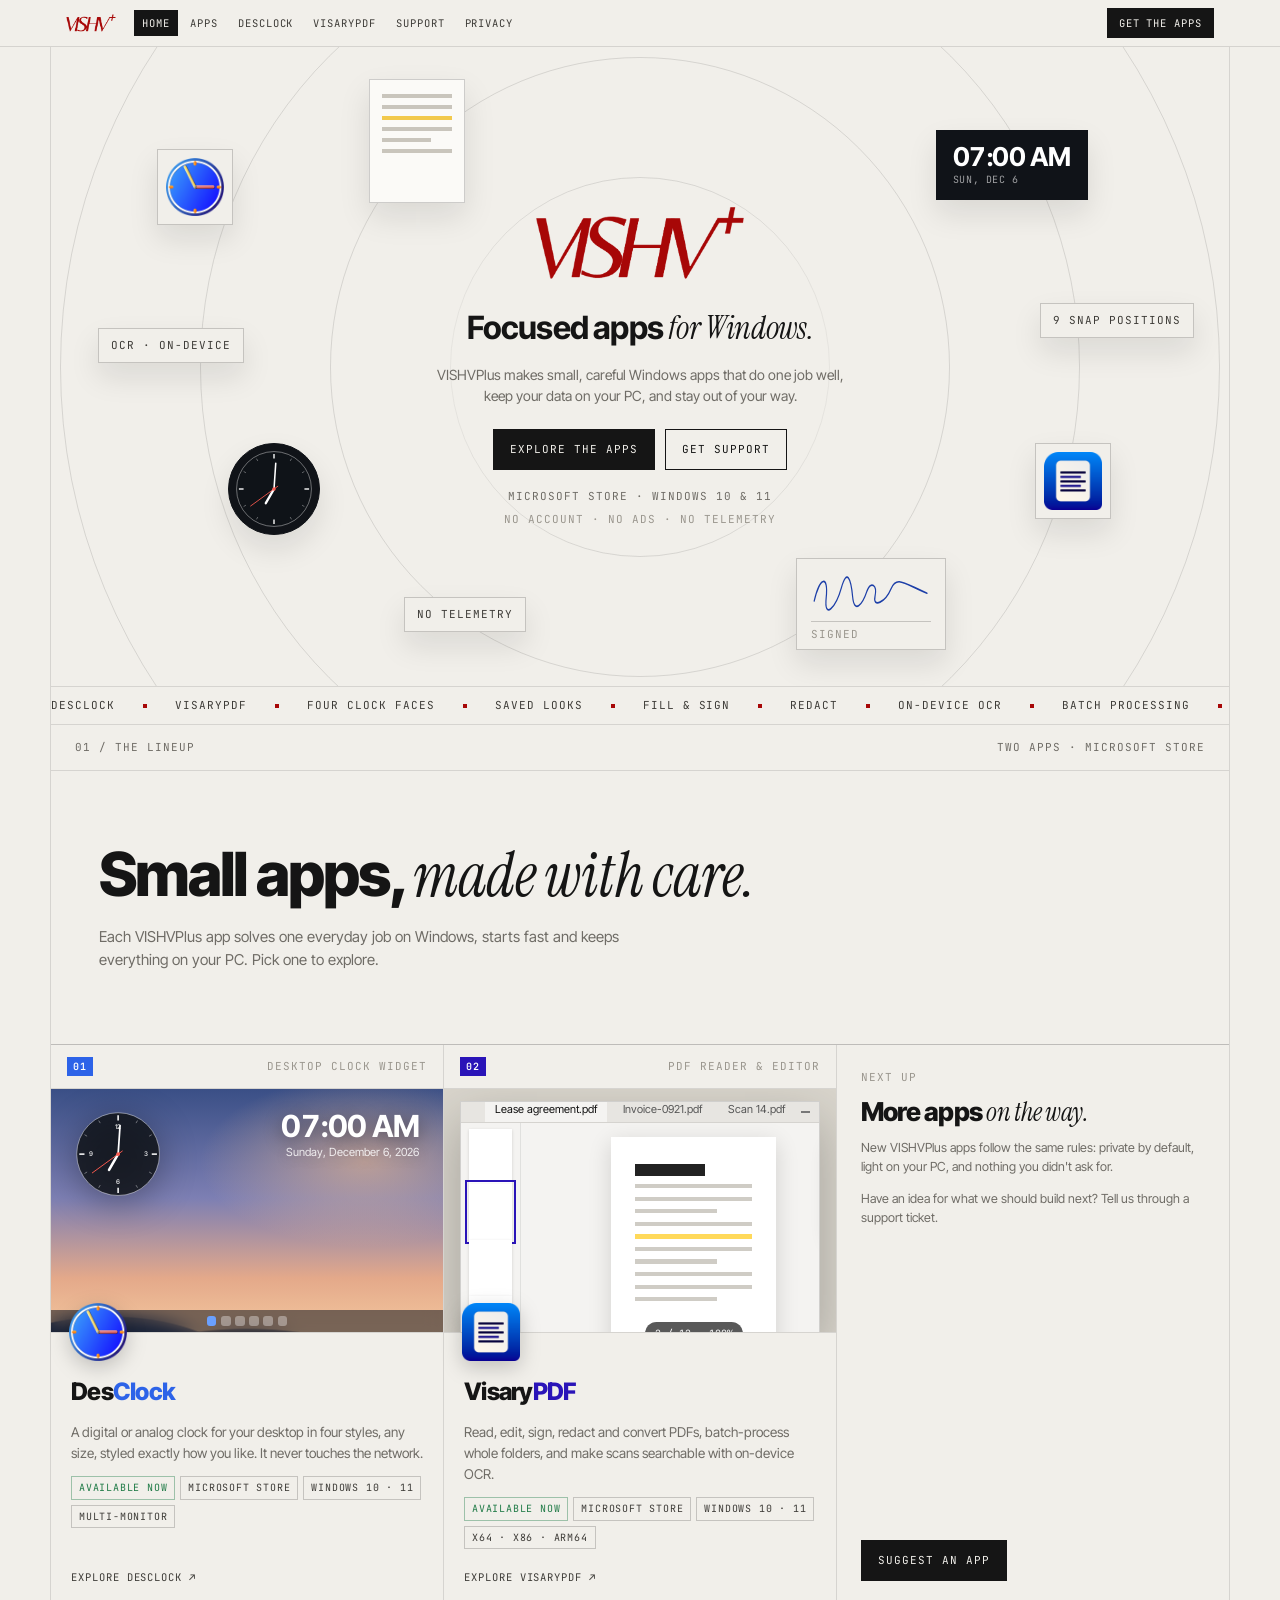
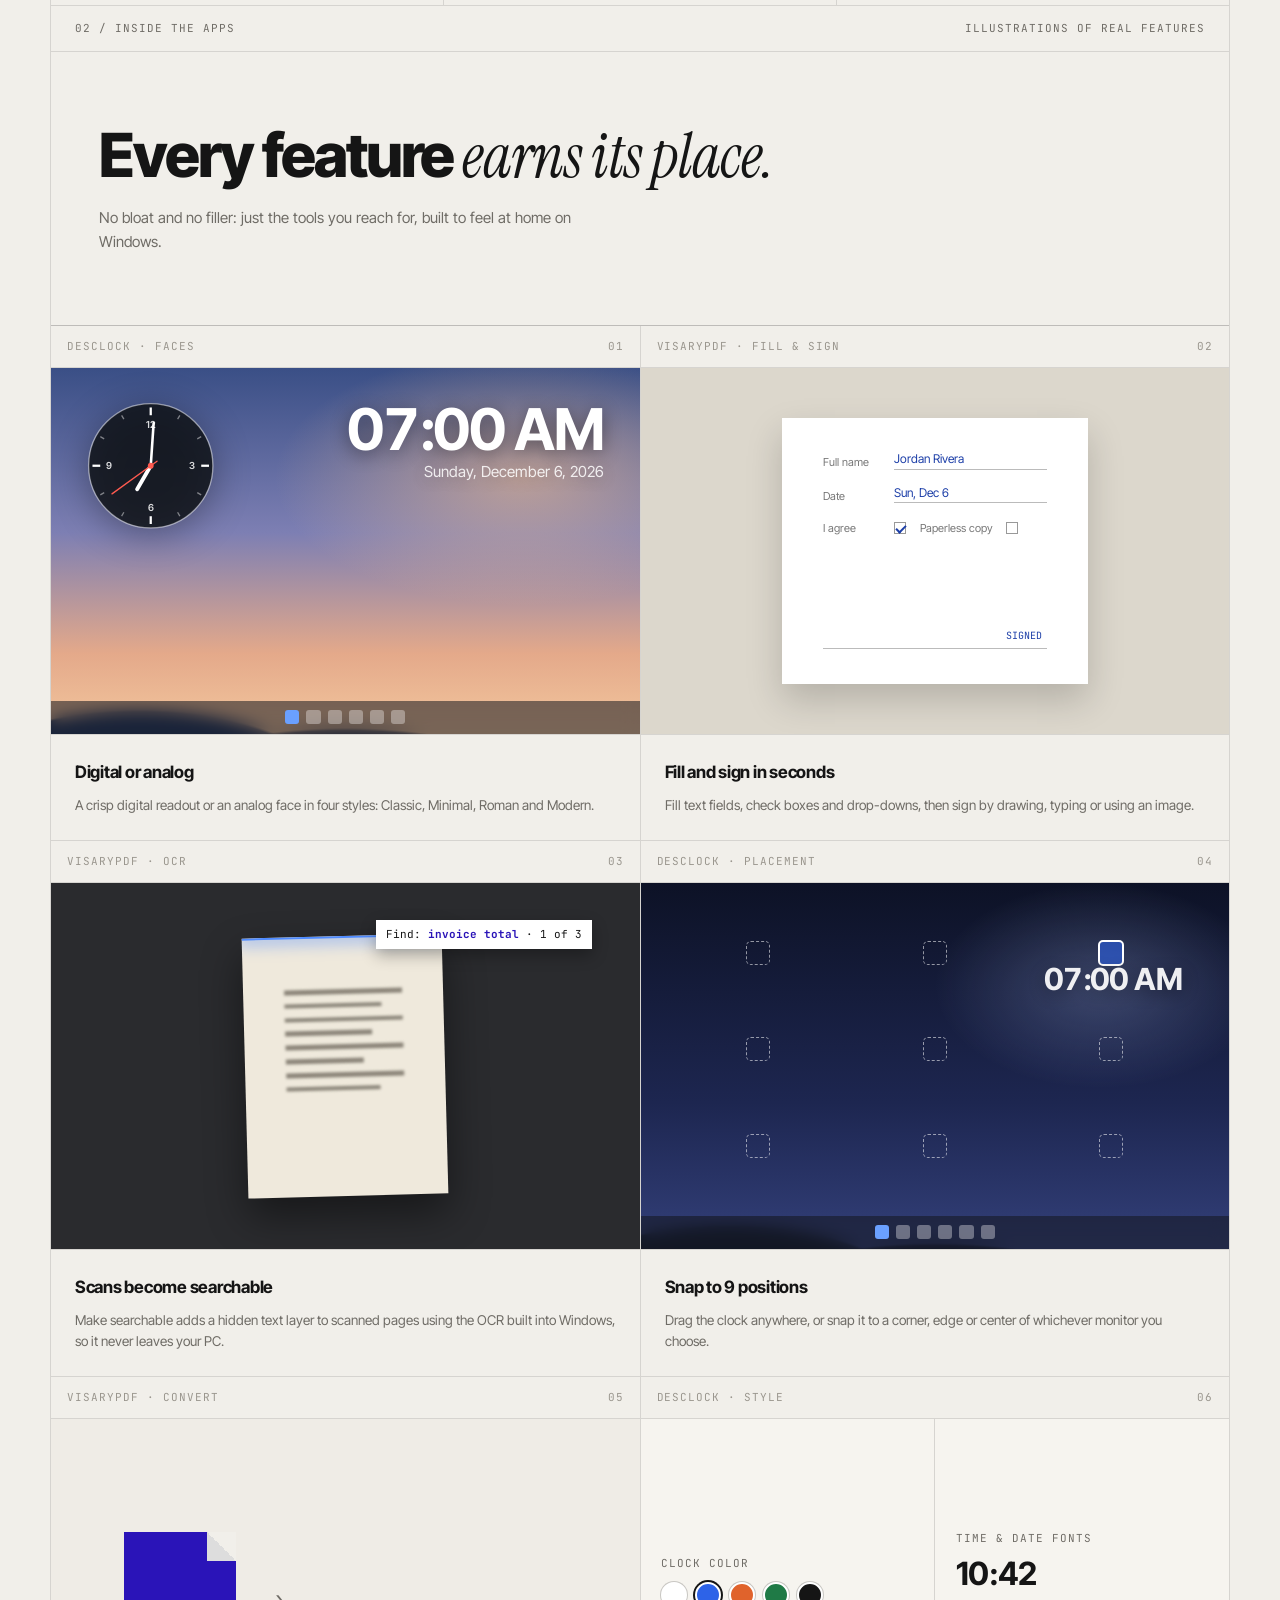
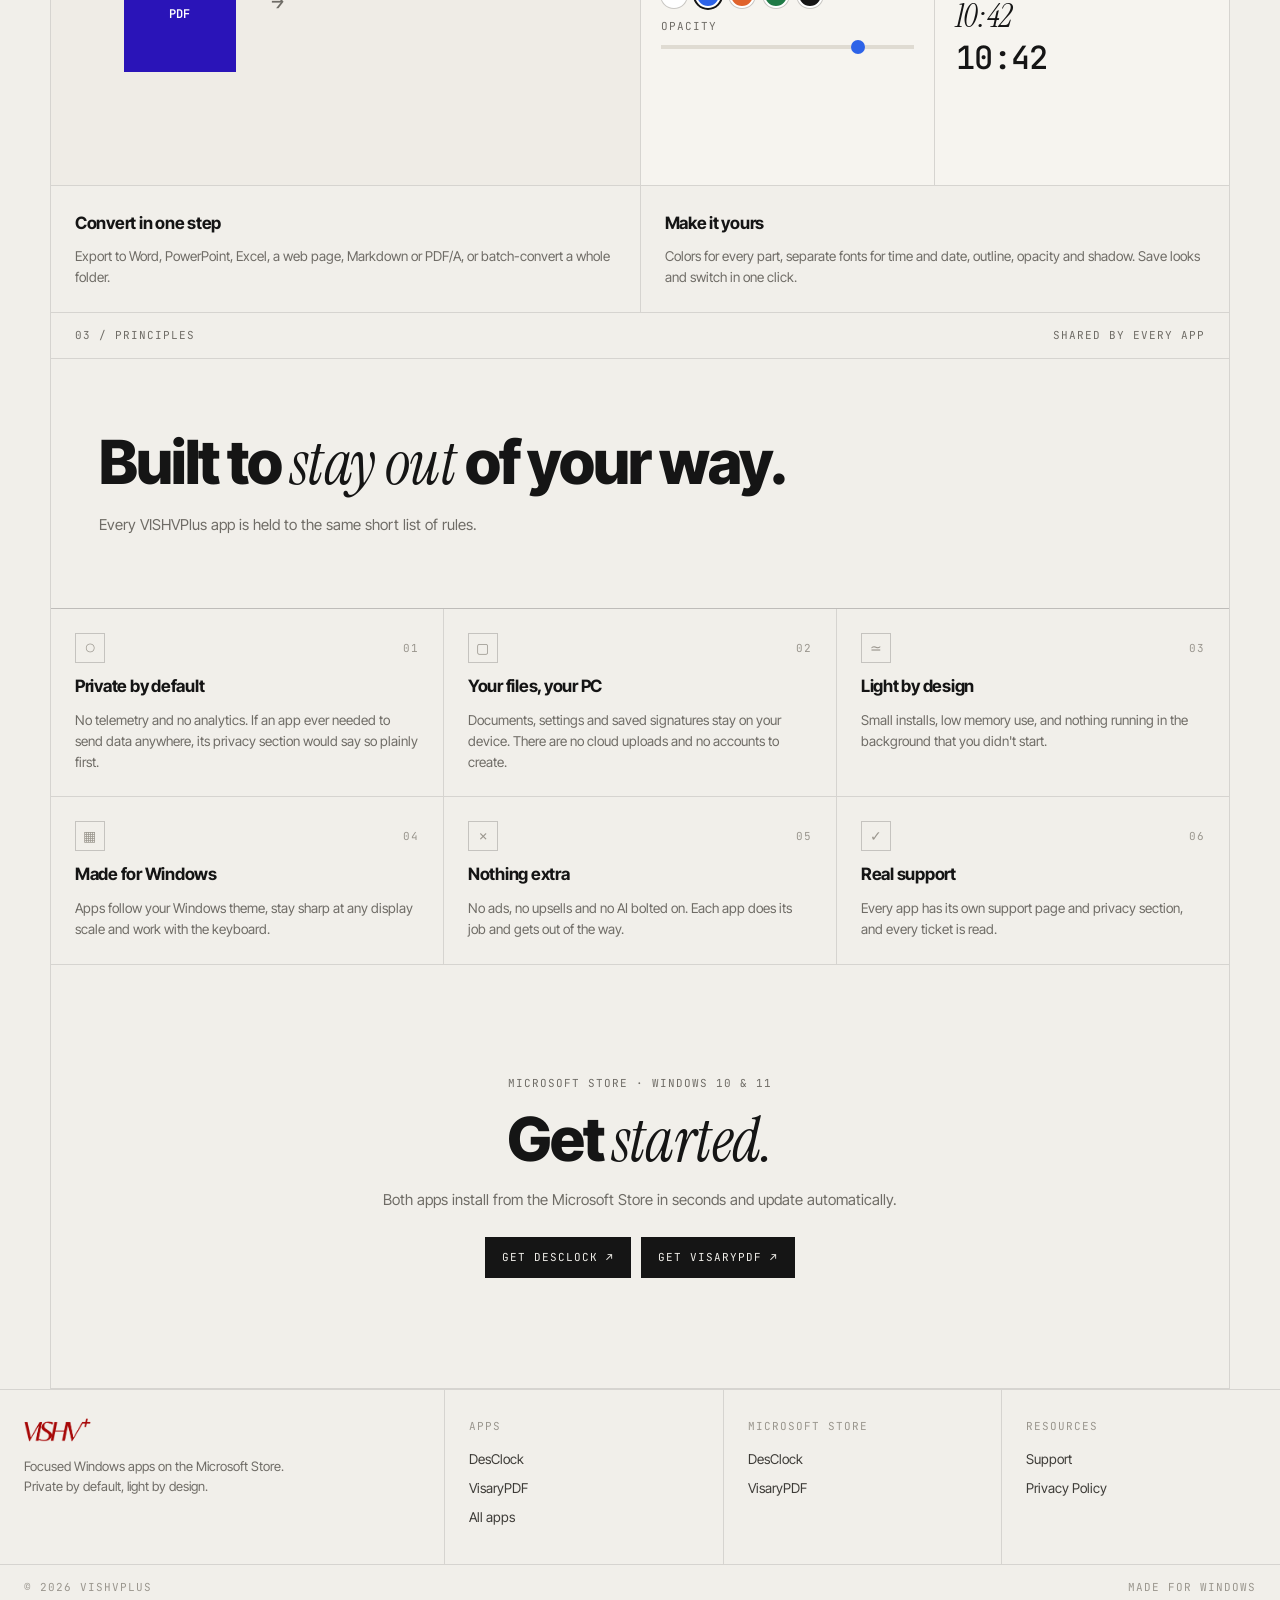
==== commit c2636e1c: "Update DesClock and VisaryPDF pages for their latest versions DesClock: four analog faces, sizing fr" ====
--- a/index.html
+++ b/index.html
@@ -55,7 +55,7 @@
   </div>
 </section>
 
-<div class="ticker mono" aria-hidden="true"><div class="ticker-track"><span>DesClock</span><span>VisaryPDF</span><span>Digital or analog</span><span>Fill &amp; sign</span><span>On-device OCR</span><span>9 snap positions</span><span>Export to Word</span><span>No telemetry</span><span>No ads</span><span>Windows 10 &amp; 11</span><span>DesClock</span><span>VisaryPDF</span><span>Digital or analog</span><span>Fill &amp; sign</span><span>On-device OCR</span><span>9 snap positions</span><span>Export to Word</span><span>No telemetry</span><span>No ads</span><span>Windows 10 &amp; 11</span></div></div>
+<div class="ticker mono" aria-hidden="true"><div class="ticker-track"><span>DesClock</span><span>VisaryPDF</span><span>Four clock faces</span><span>Saved looks</span><span>Fill &amp; sign</span><span>Redact</span><span>On-device OCR</span><span>Batch processing</span><span>9 snap positions</span><span>Export to Word &amp; PowerPoint</span><span>No telemetry</span><span>No ads</span><span>Windows 10 &amp; 11</span><span>DesClock</span><span>VisaryPDF</span><span>Four clock faces</span><span>Saved looks</span><span>Fill &amp; sign</span><span>Redact</span><span>On-device OCR</span><span>Batch processing</span><span>9 snap positions</span><span>Export to Word &amp; PowerPoint</span><span>No telemetry</span><span>No ads</span><span>Windows 10 &amp; 11</span></div></div>
 
 <section class="section" id="lineup" data-rail="Lineup">
   <div class="label-row mono"><span>01 / The lineup</span><span>Two apps &middot; Microsoft Store</span></div>
@@ -70,8 +70,8 @@
   <div class="card-body">
     <div class="card-icon"><img src="assets/desclock-icon.png" alt=""></div>
     <h3 class="app-name">Des<span class="t-clock">Clock</span></h3>
-    <p>A tiny digital or analog clock for your desktop. Fully customizable, light on memory, and it never touches the network.</p>
-    <div class="chips"><span class="chip chip-ok">Available now</span><span class="chip">Microsoft Store</span><span class="chip">Windows 10 &middot; 11</span><span class="chip">0.6 MB</span></div>
+    <p>A digital or analog clock for your desktop in four styles, any size, styled exactly how you like. It never touches the network.</p>
+    <div class="chips"><span class="chip chip-ok">Available now</span><span class="chip">Microsoft Store</span><span class="chip">Windows 10 &middot; 11</span><span class="chip">Multi-monitor</span></div>
     <a class="arrow-link" href="apps/DesClock.html">Explore DesClock &nearr;</a>
   </div>
 </article>
@@ -81,8 +81,8 @@
   <div class="card-body">
     <div class="card-icon"><img src="assets/visarypdf-icon.png" alt=""></div>
     <h3 class="app-name">Visary<span class="t-pdf">PDF</span></h3>
-    <p>Read, edit, fill, sign and convert PDFs, with OCR that turns scans into searchable text right on your PC.</p>
-    <div class="chips"><span class="chip chip-ok">Available now</span><span class="chip">Microsoft Store</span><span class="chip">Windows 10 &middot; 11</span><span class="chip">x64 &middot; ARM64</span></div>
+    <p>Read, edit, sign, redact and convert PDFs, batch-process whole folders, and make scans searchable with on-device OCR.</p>
+    <div class="chips"><span class="chip chip-ok">Available now</span><span class="chip">Microsoft Store</span><span class="chip">Windows 10 &middot; 11</span><span class="chip">x64 &middot; x86 &middot; ARM64</span></div>
     <a class="arrow-link" href="apps/VisaryPDF.html">Explore VisaryPDF &nearr;</a>
   </div>
 </article>
@@ -106,7 +106,7 @@
     <div class="reveal" style="--rd:0s">
   <div class="card-top mono"><span>DesClock &middot; Faces</span><span>01</span></div>
   <div class="card-visual" style="aspect-ratio:16 / 10"><div class="mock wallpaper"><div class="widget-analog" style="left:6%;top:9%;"><svg class="clock-svg" viewBox="0 0 200 200" aria-hidden="true"><circle class="dial" cx="100" cy="100" r="96"></circle><line class="tick major" x1="100.0" y1="10.0" x2="100.0" y2="22.0"></line><line class="tick" x1="145.0" y1="22.1" x2="141.5" y2="28.1"></line><line class="tick" x1="177.9" y1="55.0" x2="171.9" y2="58.5"></line><line class="tick major" x1="190.0" y1="100.0" x2="178.0" y2="100.0"></line><line class="tick" x1="177.9" y1="145.0" x2="171.9" y2="141.5"></line><line class="tick" x1="145.0" y1="177.9" x2="141.5" y2="171.9"></line><line class="tick major" x1="100.0" y1="190.0" x2="100.0" y2="178.0"></line><line class="tick" x1="55.0" y1="177.9" x2="58.5" y2="171.9"></line><line class="tick" x1="22.1" y1="145.0" x2="28.1" y2="141.5"></line><line class="tick major" x1="10.0" y1="100.0" x2="22.0" y2="100.0"></line><line class="tick" x1="22.1" y1="55.0" x2="28.1" y2="58.5"></line><line class="tick" x1="55.0" y1="22.1" x2="58.5" y2="28.1"></line><text class="num" x="100" y="36">12</text><text class="num" x="164" y="100">3</text><text class="num" x="100" y="164">6</text><text class="num" x="36" y="100">9</text><line class="hand hand-hour" data-clock="hour" x1="100" y1="100" x2="100" y2="58"></line><line class="hand hand-minute" data-clock="minute" x1="100" y1="100" x2="100" y2="34"></line><line class="hand hand-second" data-clock="second" x1="100" y1="112" x2="100" y2="26"></line><circle class="pivot" cx="100" cy="100" r="4.5"></circle></svg></div><div class="widget-digital" style="right:6%;top:9%;text-align:right;"><div class="t" data-clock="time">12:00</div><div class="d" data-clock="date">Today</div></div><div class="taskbar"><i></i><i></i><i></i><i></i><i></i><i></i></div></div></div>
-  <div class="cell"><h3>Digital or analog</h3><p>A crisp digital readout or a classic analog face with hour numbers, both with the full date underneath.</p></div>
+  <div class="cell"><h3>Digital or analog</h3><p>A crisp digital readout or an analog face in four styles: Classic, Minimal, Roman and Modern.</p></div>
 </div>
     <div class="reveal" style="--rd:.08s">
   <div class="card-top mono"><span>VisaryPDF &middot; Fill &amp; sign</span><span>02</span></div>
@@ -121,17 +121,17 @@
     <div class="reveal" style="--rd:.08s">
   <div class="card-top mono"><span>DesClock &middot; Placement</span><span>04</span></div>
   <div class="card-visual" style="aspect-ratio:16 / 10"><div class="mock wallpaper night"><div class="snap-grid"><b></b><b></b><b class="on"></b><b></b><b></b><b></b><b></b><b></b><b></b></div><div class="widget-digital sm" style="right:8%;top:22%;text-align:right;opacity:.92;"><div class="t" data-clock="time">12:00</div></div><div class="taskbar"><i></i><i></i><i></i><i></i><i></i><i></i></div></div></div>
-  <div class="cell"><h3>Snap to 9 positions</h3><p>Drag the clock anywhere, or snap it to a corner, an edge or the center of the screen from Settings.</p></div>
+  <div class="cell"><h3>Snap to 9 positions</h3><p>Drag the clock anywhere, or snap it to a corner, edge or center of whichever monitor you choose.</p></div>
 </div>
     <div class="reveal" style="--rd:0s">
   <div class="card-top mono"><span>VisaryPDF &middot; Convert</span><span>05</span></div>
-  <div class="card-visual" style="aspect-ratio:16 / 10"><div class="mock export-scene"><span class="file src">PDF</span><span class="flow-arrow">&rarr;</span><div class="out"><div class="row"><span class="file">DOCX</span><span>Word document</span></div><div class="row"><span class="file">TXT</span><span>Plain text</span></div><div class="row"><span class="file">PNG</span><span>Images, by page range</span></div><div class="row"><span class="file">JPG</span><span>Images, chosen DPI</span></div></div></div></div>
-  <div class="cell"><h3>Convert in one step</h3><p>Export to Word, plain text, PNG or JPEG, turn images into a PDF, or merge several PDFs into one.</p></div>
+  <div class="card-visual" style="aspect-ratio:16 / 10"><div class="mock export-scene"><span class="file src">PDF</span><span class="flow-arrow">&rarr;</span><div class="out"><div class="row"><span class="file">DOCX</span><span>Word, as-is or structured</span></div><div class="row"><span class="file">PPTX</span><span>PowerPoint slides</span></div><div class="row"><span class="file">XLSX</span><span>Excel, a sheet per page</span></div><div class="row"><span class="file">HTML</span><span>Web page, no scripts</span></div></div></div></div>
+  <div class="cell"><h3>Convert in one step</h3><p>Export to Word, PowerPoint, Excel, a web page, Markdown or PDF/A, or batch-convert a whole folder.</p></div>
 </div>
     <div class="reveal" style="--rd:.08s">
   <div class="card-top mono"><span>DesClock &middot; Style</span><span>06</span></div>
   <div class="card-visual" style="aspect-ratio:16 / 10"><div class="mock custom-panel"><div><span class="mono" style="color:var(--muted)">Clock color</span><div class="swatches"><i style="background:#ffffff"></i><i class="on" style="background:#2d63e8"></i><i style="background:#e0632c"></i><i style="background:#1f7a46"></i><i style="background:#151515"></i></div><span class="mono" style="color:var(--muted)">Opacity</span><div class="slider" style="--v:78%"></div></div><div><span class="mono" style="color:var(--muted)">Time &amp; date fonts</span><div class="font-sample" style="font-family:var(--sans)">10:42</div><div class="font-sample" style="font-family:var(--serif);font-style:italic;font-weight:400">10:42</div><div class="font-sample" style="font-family:var(--mono);font-weight:500">10:42</div></div></div></div>
-  <div class="cell"><h3>Make it yours</h3><p>Your own colors or your Windows theme, separate fonts for time and date, opacity and a soft drop shadow.</p></div>
+  <div class="cell"><h3>Make it yours</h3><p>Colors for every part, separate fonts for time and date, outline, opacity and shadow. Save looks and switch in one click.</p></div>
 </div>
   </div>
 </section>
--- a/assets/style.css
+++ b/assets/style.css
@@ -13,7 +13,7 @@
 
   --brand: #a70707;
   --clock: #2d63e8;
-  --pdf: #e0632c;
+  --pdf: #2a14b8;
   --ok: #1f7a46;
 
   --sans: "Inter Tight", "Segoe UI", -apple-system, BlinkMacSystemFont, Helvetica, Arial, sans-serif;
@@ -217,7 +217,7 @@
 
 .chip-ok { color: var(--ok); border-color: rgba(31, 122, 70, 0.4); }
 .chip-clock { color: var(--clock); border-color: rgba(45, 99, 232, 0.4); }
-.chip-pdf { color: var(--pdf); border-color: rgba(224, 99, 44, 0.45); }
+.chip-pdf { color: var(--pdf); border-color: rgba(42, 20, 184, 0.4); }
 
 .num-tag {
   display: inline-block;
@@ -679,7 +679,7 @@
 .scan-page i:nth-of-type(7) { animation-delay: 1.2s; }
 .scan-page i:nth-of-type(8) { width: 80%; animation-delay: 1.4s; }
 
-.scan-bar { position: absolute; left: 0; right: 0; top: 0; height: 2px; background: var(--pdf); box-shadow: 0 0 16px 4px rgba(224, 99, 44, 0.6); animation: scanMove 4.5s ease-in-out infinite; }
+.scan-bar { position: absolute; left: 0; right: 0; top: 0; height: 2px; background: #4f8bff; box-shadow: 0 0 16px 4px rgba(79, 139, 255, 0.6); animation: scanMove 4.5s ease-in-out infinite; }
 
 @keyframes scanMove { 0% { top: 0; opacity: 0; } 8% { opacity: 1; } 55% { top: 100%; opacity: 1; } 62%, 100% { top: 100%; opacity: 0; } }
 @keyframes sharpen { 0%, 12% { filter: blur(1.4px); background: #8a8478; } 45%, 88% { filter: none; background: #2b2925; } 100% { filter: blur(1.4px); background: #8a8478; } }
@@ -727,6 +727,25 @@
 @keyframes outIn { 0% { opacity: 0; transform: translateX(-10px); } 12%, 85% { opacity: 1; transform: none; } 100% { opacity: 0; } }
 .flow-arrow { font-family: var(--mono); color: var(--muted); font-size: clamp(14px, 2vw, 22px); }
 
+/* Redact */
+.redact-scene { background: #e4e1da; display: flex; align-items: center; justify-content: center; }
+.redact-page { width: 36%; aspect-ratio: 0.77; background: #fff; box-shadow: 0 16px 34px rgba(0, 0, 0, 0.18); padding: 9% 7%; display: flex; flex-direction: column; gap: 7%; }
+.rline { position: relative; display: block; height: 3.2%; }
+.rline i { display: block; height: 100%; background: #c9c5bc; }
+.rbar { position: absolute; top: -60%; height: 220%; background: #111; transform-origin: left center; transform: scaleX(0); animation: redact 5s ease-in-out infinite; }
+@keyframes redact { 0%, 12% { transform: scaleX(0); } 35%, 88% { transform: scaleX(1); } 100% { transform: scaleX(0); } }
+
+/* Batch */
+.batch-scene { background: #e8e5de; display: flex; align-items: center; justify-content: center; }
+.batch-panel { width: 72%; background: #fbfaf7; border: 1px solid var(--hair-2); box-shadow: 0 16px 34px rgba(0, 0, 0, 0.12); }
+.bhead { display: flex; justify-content: space-between; padding: 10px 14px; border-bottom: 1px solid var(--hair); color: var(--muted); font-size: clamp(8px, 0.9vw, 10px); }
+.brow { display: grid; grid-template-columns: 1.3fr 1fr 1fr; align-items: center; gap: 10px; padding: 9px 14px; border-bottom: 1px solid var(--hair); font-size: clamp(9px, 1.05vw, 12px); }
+.brow:last-child { border-bottom: none; }
+.bstep { color: var(--faint); font-size: clamp(7px, 0.8vw, 9px); }
+.bbar { height: 6px; background: var(--paper-3); overflow: hidden; }
+.bbar i { display: block; height: 100%; width: 100%; background: var(--pdf); transform-origin: left; transform: scaleX(0); animation: bfill 6s ease-in-out infinite; }
+@keyframes bfill { 0%, 5% { transform: scaleX(0); } 45%, 90% { transform: scaleX(1); } 100% { transform: scaleX(1); opacity: 0; } }
+
 /* Themes */
 .themes-scene { background: #e4e0d8; display: grid; grid-template-columns: repeat(2, 1fr); gap: 5%; padding: 7% 9%; }
 .theme-tile { position: relative; border: 1px solid rgba(0, 0, 0, 0.15); display: grid; grid-template-rows: 16% 1fr; overflow: hidden; }
@@ -867,4 +886,6 @@
   .scan-page i { filter: none; background: #2b2925; }
   .sig-path { stroke-dashoffset: 0; }
   .out .row { opacity: 1; }
-}
+  .rbar { transform: scaleX(1); }
+  .bbar i { transform: scaleX(1); }
+}
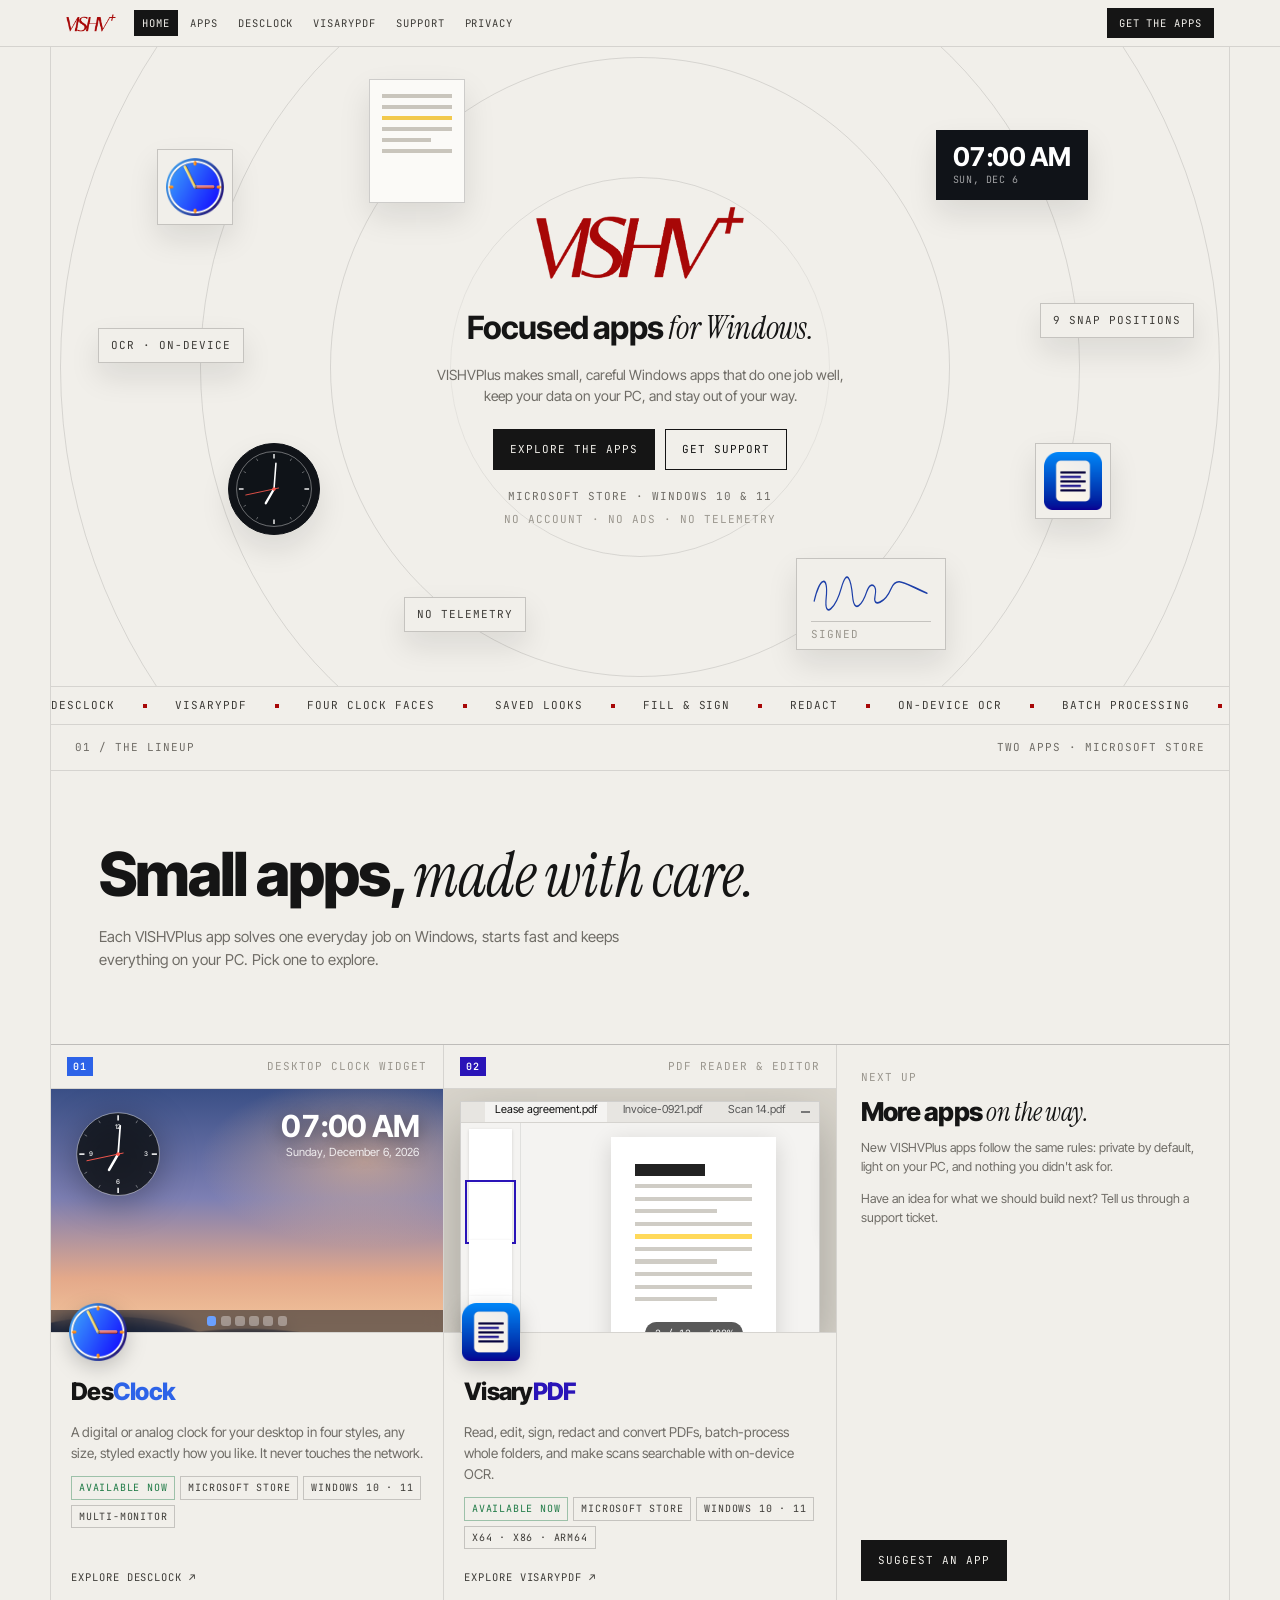
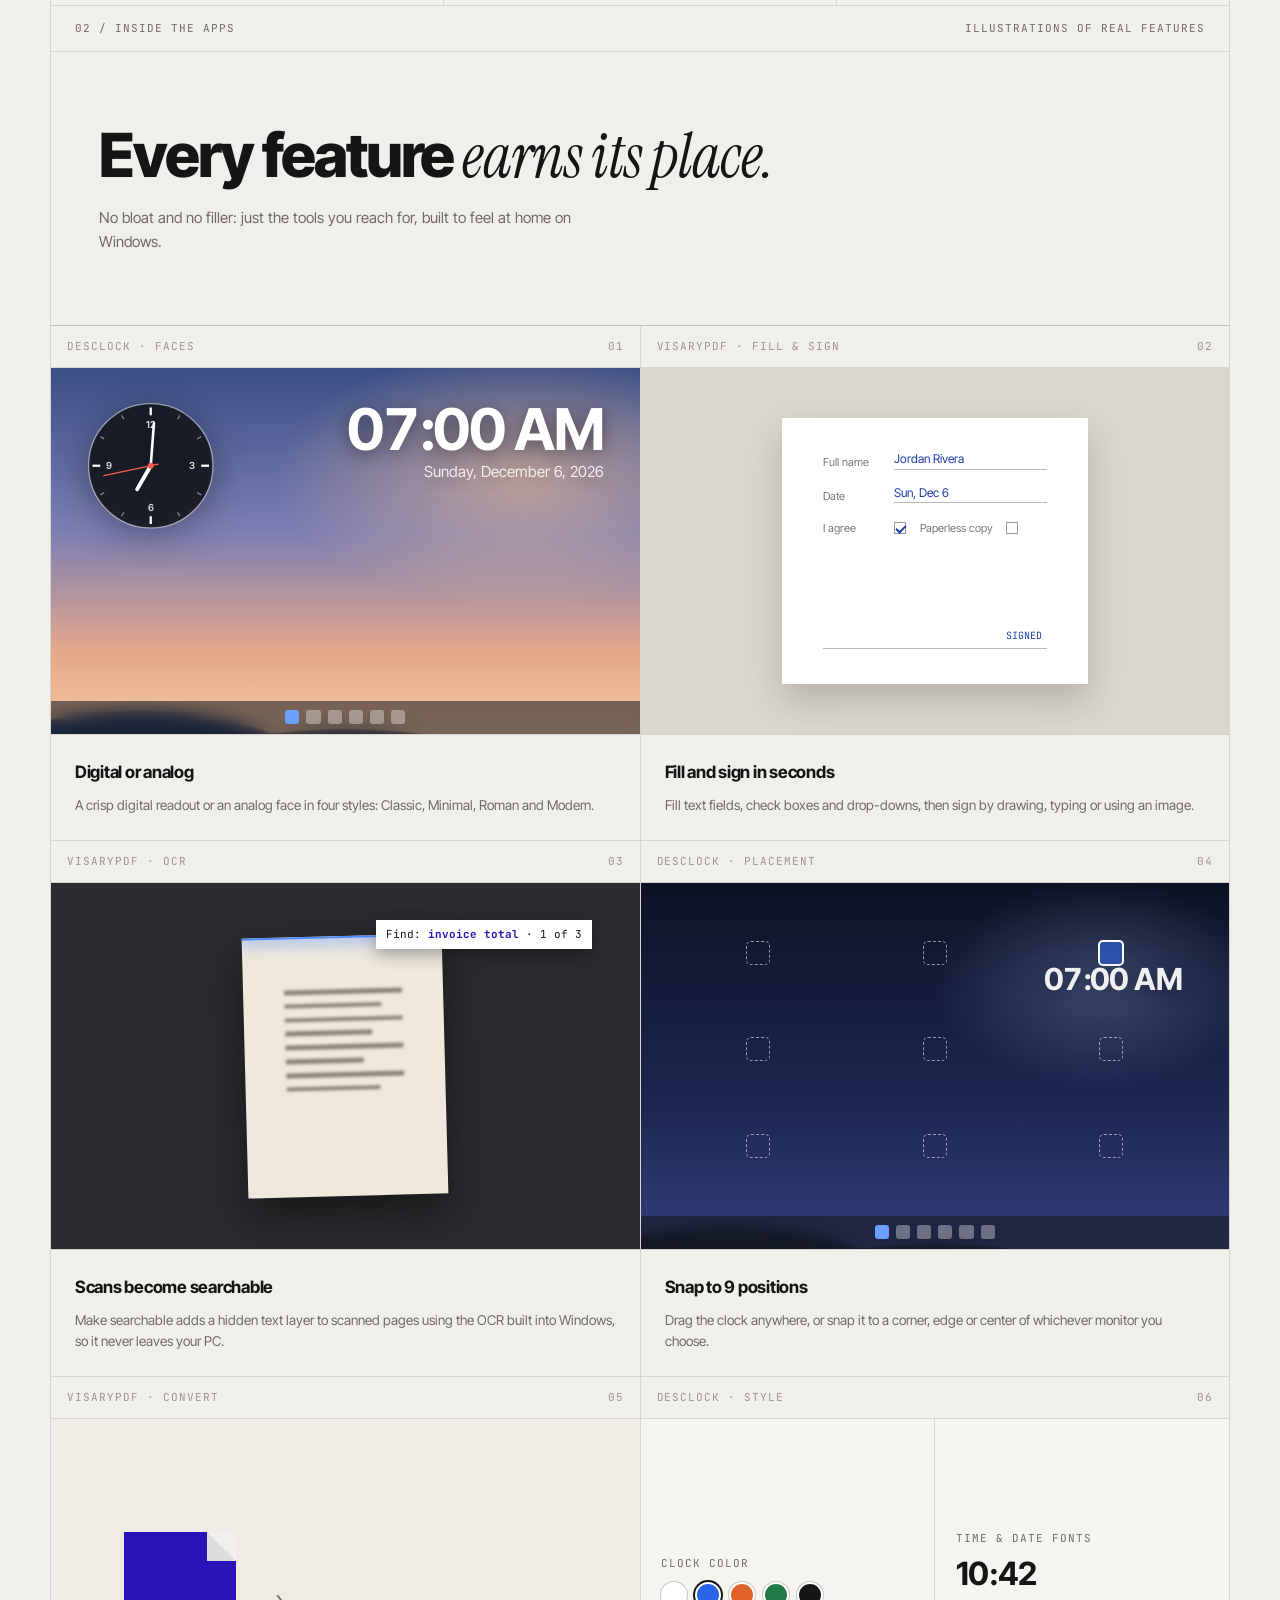
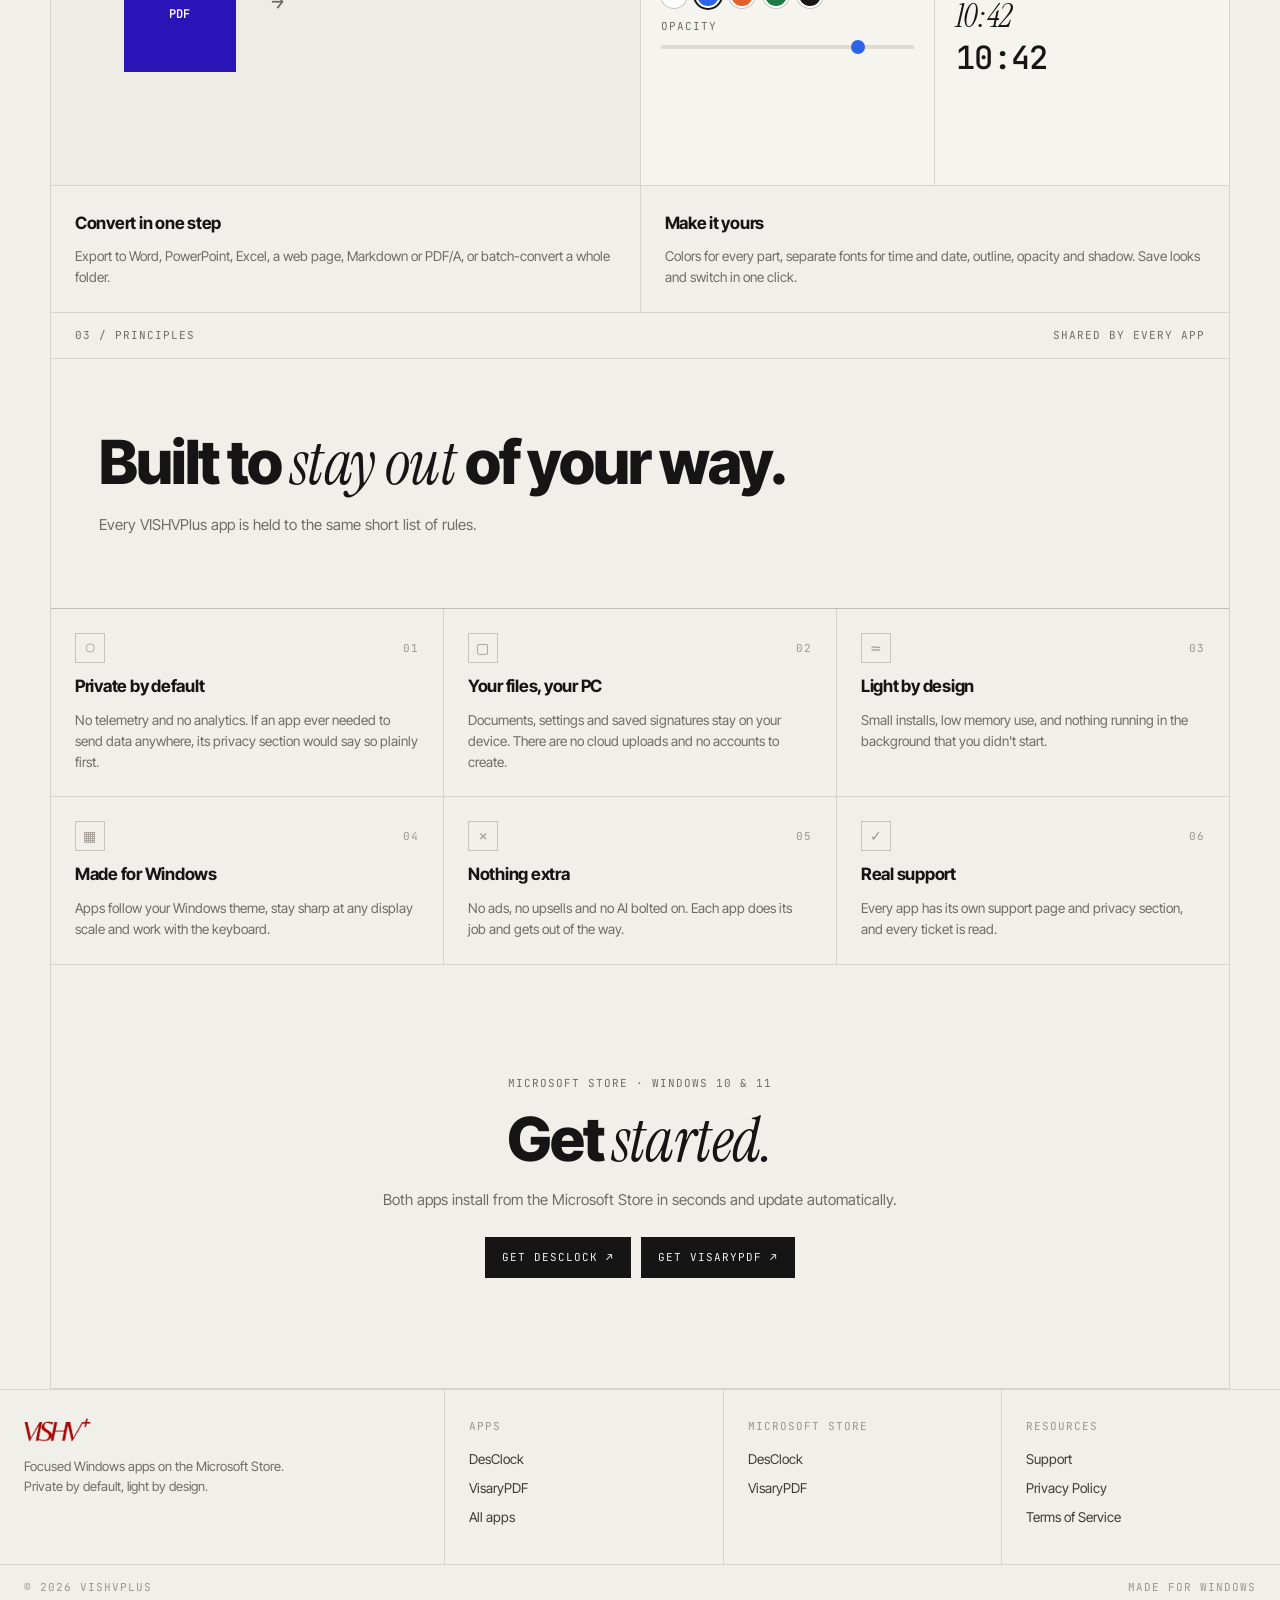
==== commit ea0f2645: "Add Terms of Service and send Store badges to the listings Both apps are paid, so every "Get it from" ====
--- a/index.html
+++ b/index.html
@@ -208,6 +208,7 @@
       <h4 class="mono">Resources</h4>
       <a href="support.html">Support</a>
       <a href="privacy-policy.html">Privacy Policy</a>
+      <a href="terms.html">Terms of Service</a>
     </div>
   </div>
   <div class="footer-bottom mono">
--- a/assets/style.css
+++ b/assets/style.css
@@ -253,6 +253,7 @@
 .grid > * { background: var(--paper); }
 
 .g-2 { grid-template-columns: repeat(2, 1fr); }
+.g-2 > :last-child:nth-child(odd) { grid-column: 1 / -1; }
 .g-3 { grid-template-columns: repeat(3, 1fr); }
 .g-4 { grid-template-columns: repeat(4, 1fr); }
 
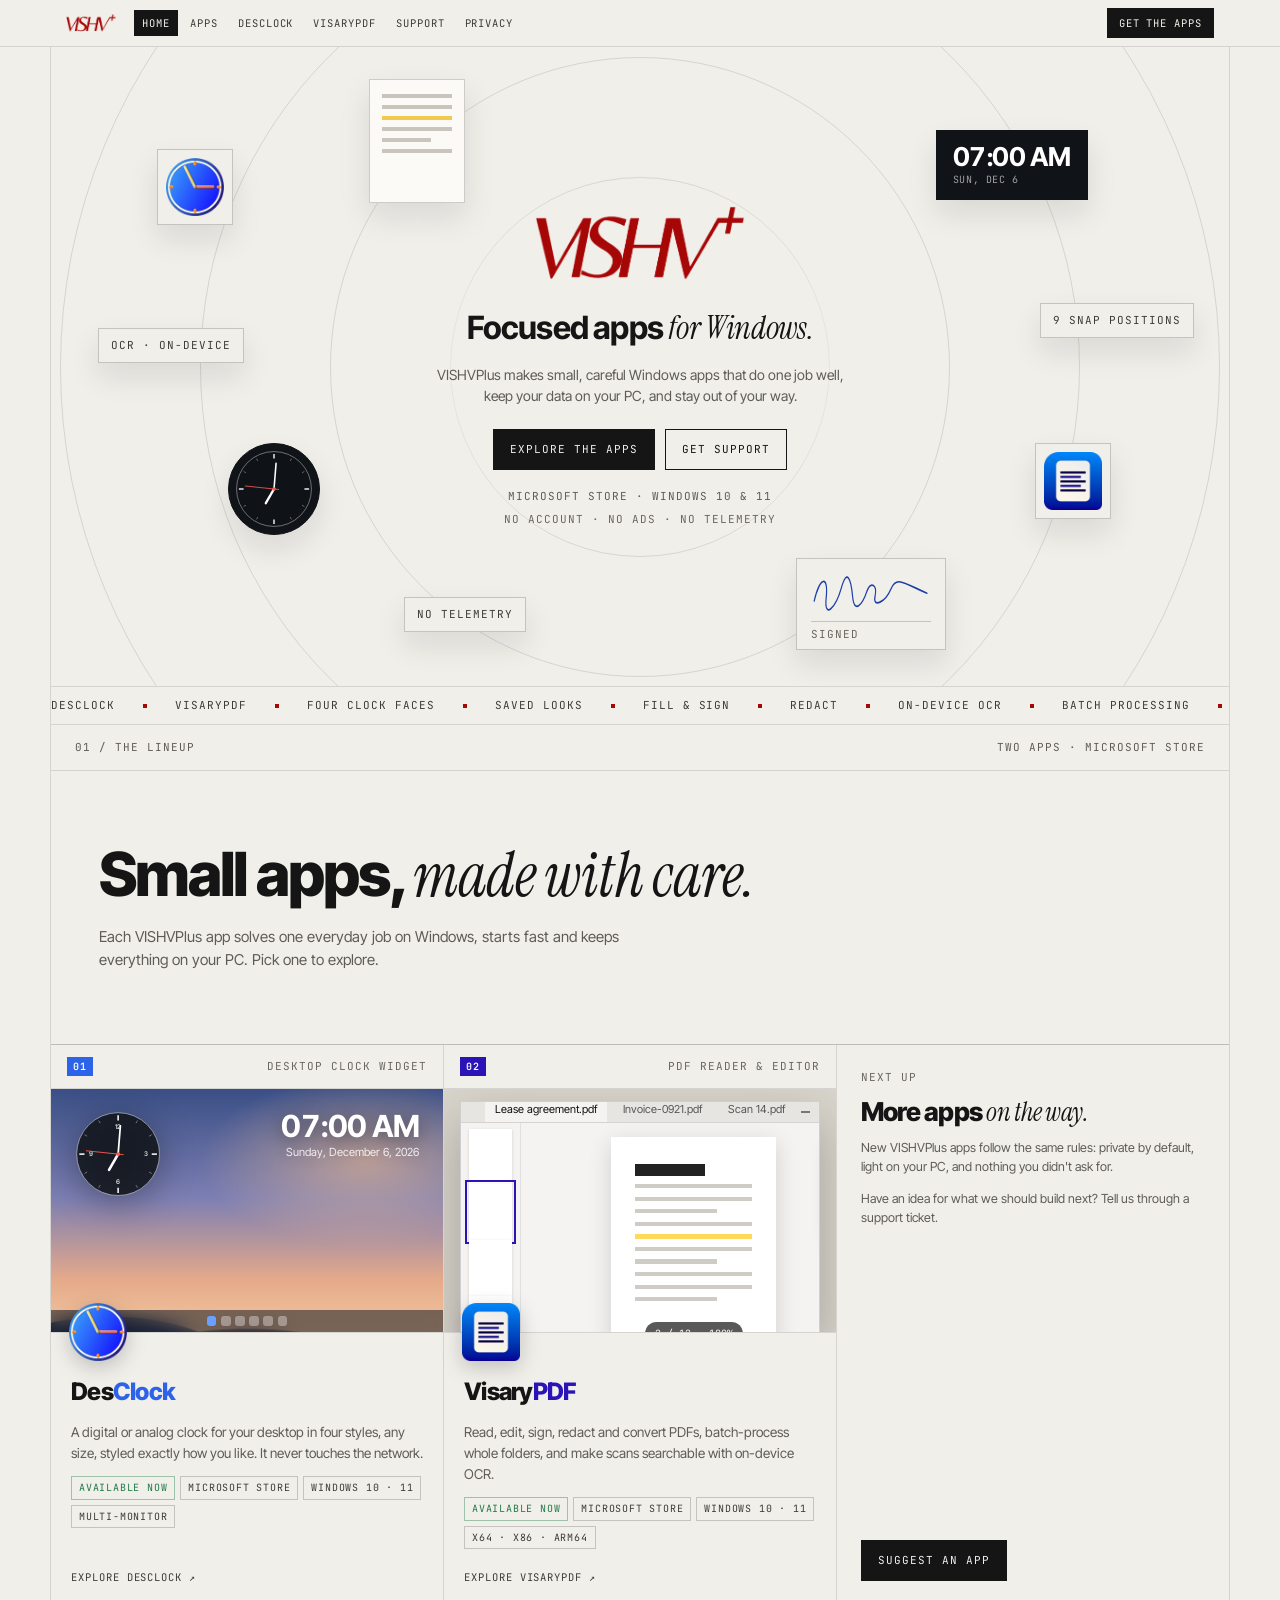
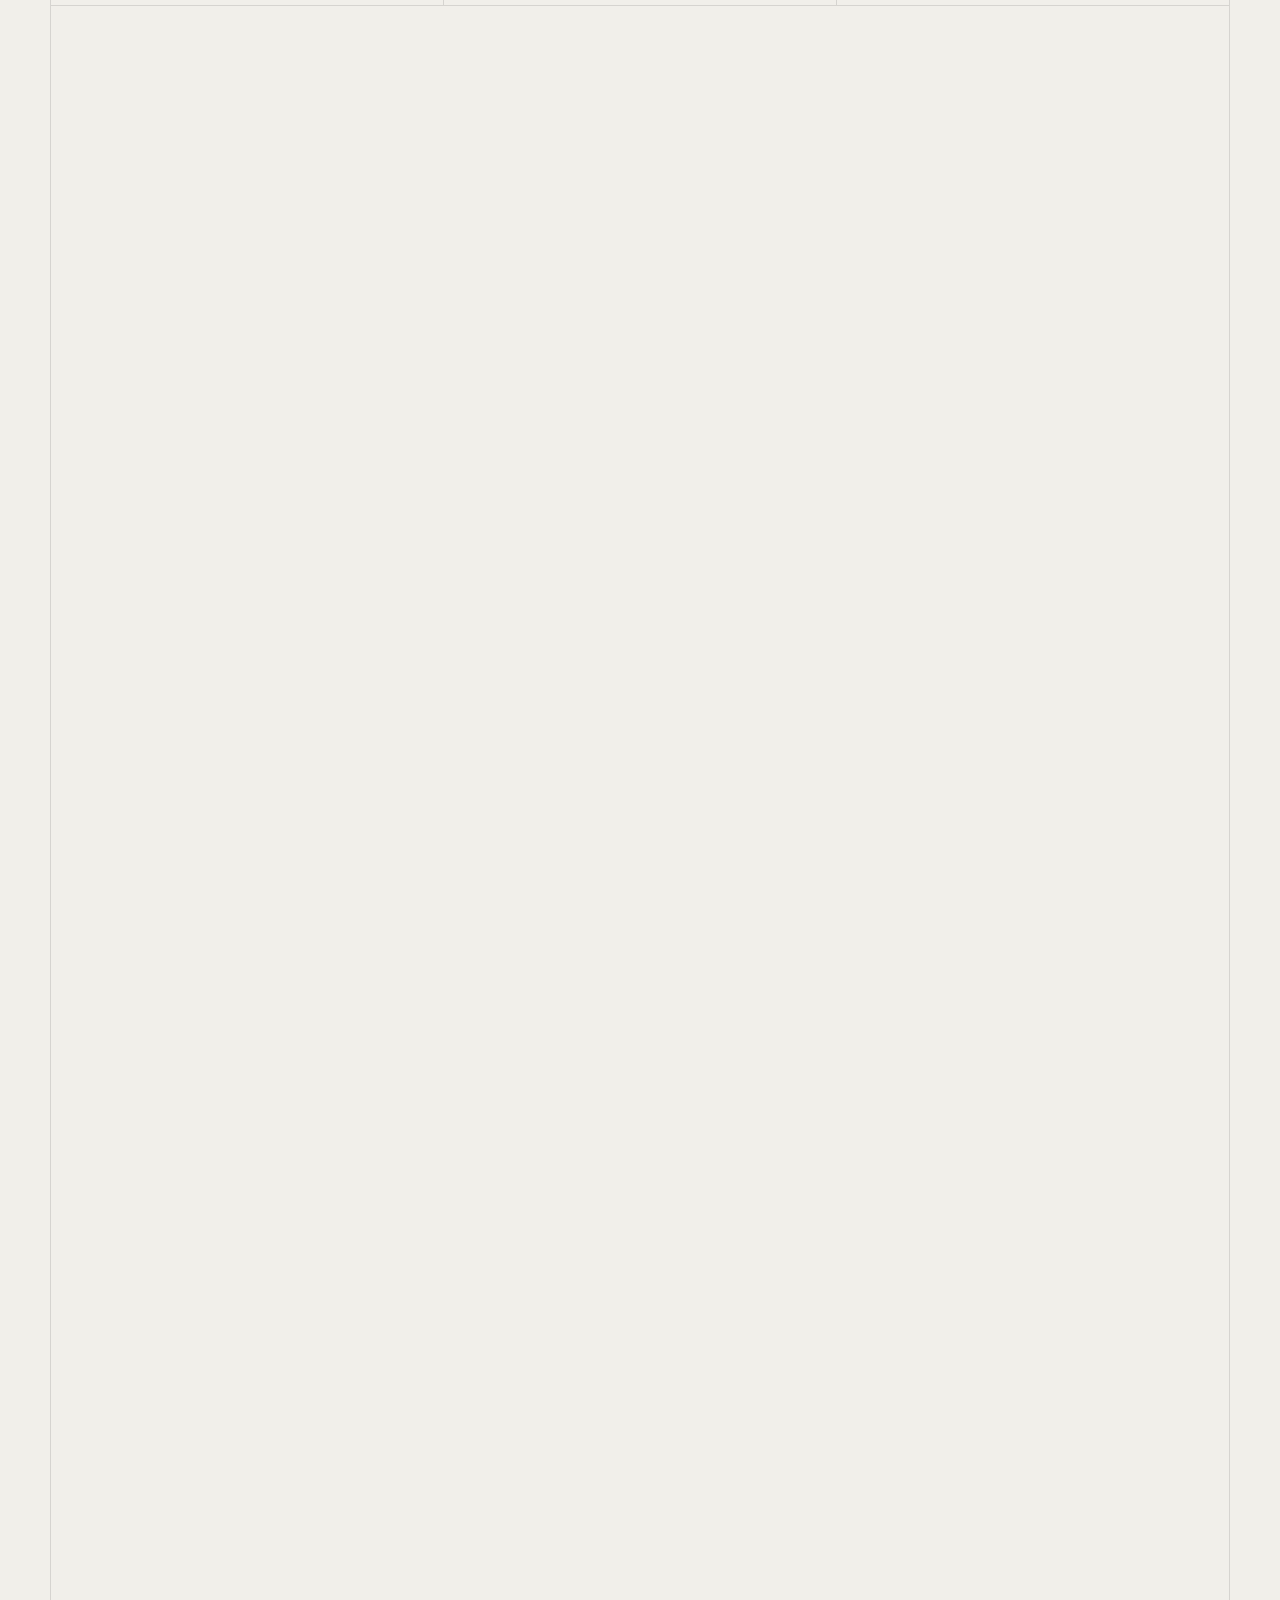
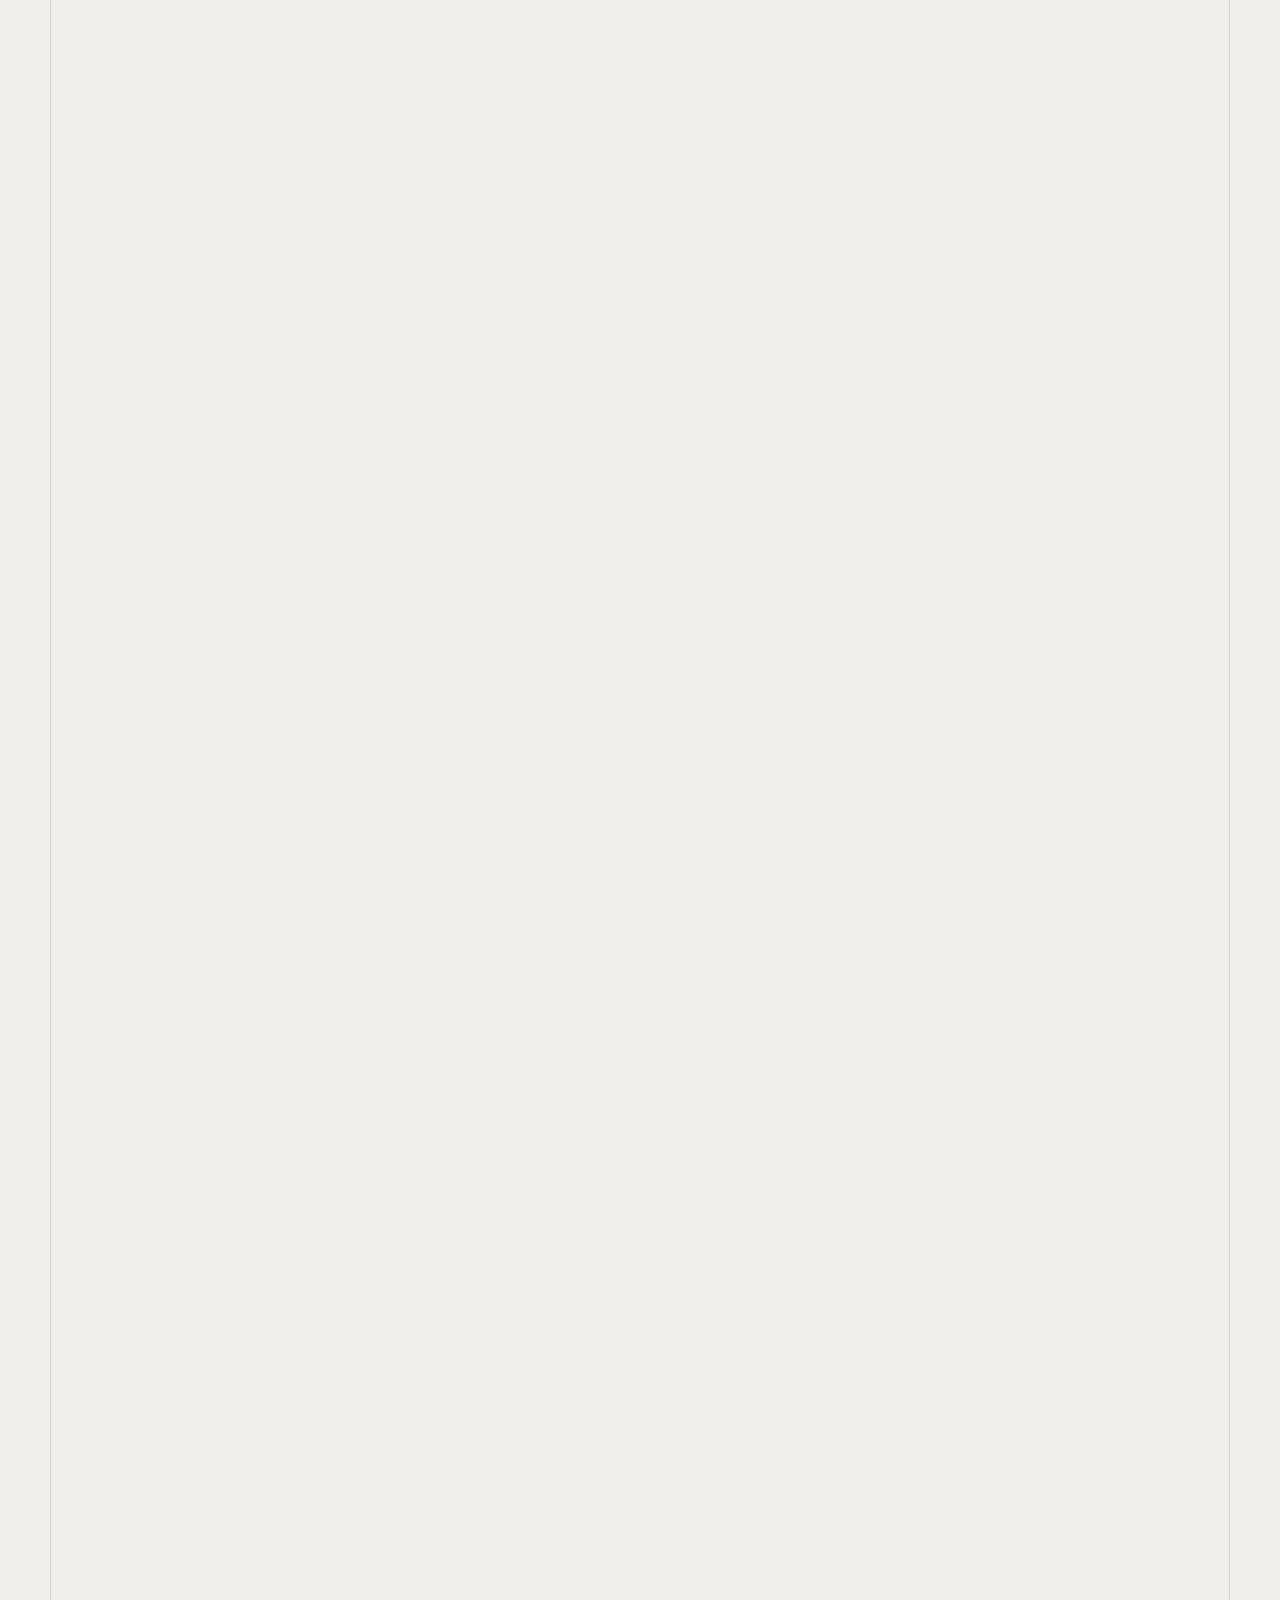
==== commit 92a5d1a3: "Make the site faster and consistent across Chromium and Firefox Lighthouse (mobile, simulated thrott" ====
--- a/index.html
+++ b/index.html
@@ -7,15 +7,15 @@
 <title>VISHVPlus — Focused apps for Windows</title>
 <meta name="description" content="VISHVPlus makes focused, private Windows apps: DesClock, a lightweight desktop clock, and VisaryPDF, a PDF reader, editor and converter with on-device OCR.">
 <link rel="icon" href="assets/favicon.svg" type="image/svg+xml">
-<link rel="preconnect" href="https://fonts.googleapis.com">
-<link rel="preconnect" href="https://fonts.gstatic.com" crossorigin>
-<link href="https://fonts.googleapis.com/css2?family=Instrument+Serif:ital@1&family=Inter+Tight:wght@400;500;600;700;800&family=JetBrains+Mono:wght@400;500;600&display=swap" rel="stylesheet">
-<link rel="stylesheet" href="assets/style.css">
+<link rel="preload" href="assets/fonts/inter-tight-var.woff2" as="font" type="font/woff2" crossorigin>
+<link rel="preload" href="assets/fonts/jetbrains-mono-var.woff2" as="font" type="font/woff2" crossorigin>
+<link rel="preload" href="assets/fonts/instrument-serif-italic.woff2" as="font" type="font/woff2" crossorigin>
+<link rel="stylesheet" href="assets/style.min.css?v=ed2398d7">
 </head>
 <body>
 <header class="nav">
   <div class="nav-inner">
-    <a class="nav-brand" href="index.html"><img src="assets/logo-mark.png" alt="VISHVPlus"></a>
+    <a class="nav-brand" href="index.html"><img width="447" height="160" decoding="async" src="assets/logo-mark.webp" alt="VISHVPlus"></a>
     <nav class="nav-links" aria-label="Main">
       <a href="index.html" class="is-active">Home</a>
       <a href="index.html#lineup">Apps</a>
@@ -32,8 +32,8 @@
 <section class="hero" data-rail="Home" id="top">
   <div class="orbit" aria-hidden="true"><span></span><span></span><span></span><span></span></div>
 
-  <div class="float fcard f-icon f-dc" style="left:9%;top:16%;--r:-6deg;--d:-1s"><img src="assets/desclock-icon.png" alt=""></div>
-  <div class="float fcard f-icon hide-sm" style="right:10%;top:62%;--r:5deg;--d:-4s;--dx:-8px"><img src="assets/visarypdf-icon.png" alt=""></div>
+  <div class="float fcard f-icon f-dc" style="left:9%;top:16%;--r:-6deg;--d:-1s"><img width="256" height="256" decoding="async" src="assets/desclock-icon.webp" alt=""></div>
+  <div class="float fcard f-icon hide-sm" style="right:10%;top:62%;--r:5deg;--d:-4s;--dx:-8px"><img width="256" height="256" decoding="async" src="assets/visarypdf-icon.webp" alt=""></div>
   <div class="float fcard f-clock hide-sm" style="right:12%;top:13%;--r:3deg;--d:-2s"><div class="t" data-clock="time">12:00</div><div class="d" data-clock="date" data-style="short">Today</div></div>
   <div class="float fcard f-analog hide-sm" style="left:15%;top:62%;--d:-6s;--dx:10px"><svg class="clock-svg" viewBox="0 0 200 200" aria-hidden="true"><circle class="dial" cx="100" cy="100" r="96"></circle><line class="tick major" x1="100.0" y1="10.0" x2="100.0" y2="22.0"></line><line class="tick" x1="145.0" y1="22.1" x2="141.5" y2="28.1"></line><line class="tick" x1="177.9" y1="55.0" x2="171.9" y2="58.5"></line><line class="tick major" x1="190.0" y1="100.0" x2="178.0" y2="100.0"></line><line class="tick" x1="177.9" y1="145.0" x2="171.9" y2="141.5"></line><line class="tick" x1="145.0" y1="177.9" x2="141.5" y2="171.9"></line><line class="tick major" x1="100.0" y1="190.0" x2="100.0" y2="178.0"></line><line class="tick" x1="55.0" y1="177.9" x2="58.5" y2="171.9"></line><line class="tick" x1="22.1" y1="145.0" x2="28.1" y2="141.5"></line><line class="tick major" x1="10.0" y1="100.0" x2="22.0" y2="100.0"></line><line class="tick" x1="22.1" y1="55.0" x2="28.1" y2="58.5"></line><line class="tick" x1="55.0" y1="22.1" x2="58.5" y2="28.1"></line><line class="hand hand-hour" data-clock="hour" x1="100" y1="100" x2="100" y2="58"></line><line class="hand hand-minute" data-clock="minute" x1="100" y1="100" x2="100" y2="34"></line><line class="hand hand-second" data-clock="second" x1="100" y1="112" x2="100" y2="26"></line><circle class="pivot" cx="100" cy="100" r="4.5"></circle></svg></div>
   <div class="float fcard f-page hide-md" style="left:27%;top:5%;--r:-4deg;--d:-3s;--dy:8px"><i></i><i></i><i class="hl"></i><i></i><i style="width:70%"></i><i></i></div>
@@ -43,7 +43,7 @@
   <div class="float fcard f-chip mono hide-sm" style="left:30%;top:86%;--d:-8s">No telemetry</div>
 
   <div class="hero-center">
-    <img class="hero-logo" src="assets/logo-mark.png" alt="VISHVPlus">
+    <img width="447" height="160" decoding="async" class="hero-logo" src="assets/logo-mark.webp" alt="VISHVPlus">
     <h1 class="hero-tagline">Focused apps <span class="serif">for Windows.</span></h1>
     <p class="hero-sub">VISHVPlus makes small, careful Windows apps that do one job well, keep your data on your PC, and stay out of your way.</p>
     <div class="btn-row" style="justify-content:center">
@@ -68,7 +68,7 @@
   <div class="card-top mono"><span class="num-tag clock">01</span><span>Desktop clock widget</span></div>
   <div class="card-visual" style="aspect-ratio:16 / 10"><div class="mock wallpaper"><div class="widget-analog" style="left:6%;top:9%;"><svg class="clock-svg" viewBox="0 0 200 200" aria-hidden="true"><circle class="dial" cx="100" cy="100" r="96"></circle><line class="tick major" x1="100.0" y1="10.0" x2="100.0" y2="22.0"></line><line class="tick" x1="145.0" y1="22.1" x2="141.5" y2="28.1"></line><line class="tick" x1="177.9" y1="55.0" x2="171.9" y2="58.5"></line><line class="tick major" x1="190.0" y1="100.0" x2="178.0" y2="100.0"></line><line class="tick" x1="177.9" y1="145.0" x2="171.9" y2="141.5"></line><line class="tick" x1="145.0" y1="177.9" x2="141.5" y2="171.9"></line><line class="tick major" x1="100.0" y1="190.0" x2="100.0" y2="178.0"></line><line class="tick" x1="55.0" y1="177.9" x2="58.5" y2="171.9"></line><line class="tick" x1="22.1" y1="145.0" x2="28.1" y2="141.5"></line><line class="tick major" x1="10.0" y1="100.0" x2="22.0" y2="100.0"></line><line class="tick" x1="22.1" y1="55.0" x2="28.1" y2="58.5"></line><line class="tick" x1="55.0" y1="22.1" x2="58.5" y2="28.1"></line><text class="num" x="100" y="36">12</text><text class="num" x="164" y="100">3</text><text class="num" x="100" y="164">6</text><text class="num" x="36" y="100">9</text><line class="hand hand-hour" data-clock="hour" x1="100" y1="100" x2="100" y2="58"></line><line class="hand hand-minute" data-clock="minute" x1="100" y1="100" x2="100" y2="34"></line><line class="hand hand-second" data-clock="second" x1="100" y1="112" x2="100" y2="26"></line><circle class="pivot" cx="100" cy="100" r="4.5"></circle></svg></div><div class="widget-digital sm" style="right:6%;top:9%;text-align:right;"><div class="t" data-clock="time">12:00</div><div class="d" data-clock="date">Today</div></div><div class="taskbar"><i></i><i></i><i></i><i></i><i></i><i></i></div></div></div>
   <div class="card-body">
-    <div class="card-icon"><img src="assets/desclock-icon.png" alt=""></div>
+    <div class="card-icon"><img loading="lazy" width="256" height="256" decoding="async" src="assets/desclock-icon.webp" alt=""></div>
     <h3 class="app-name">Des<span class="t-clock">Clock</span></h3>
     <p>A digital or analog clock for your desktop in four styles, any size, styled exactly how you like. It never touches the network.</p>
     <div class="chips"><span class="chip chip-ok">Available now</span><span class="chip">Microsoft Store</span><span class="chip">Windows 10 &middot; 11</span><span class="chip">Multi-monitor</span></div>
@@ -79,7 +79,7 @@
   <div class="card-top mono"><span class="num-tag pdf">02</span><span>PDF reader &amp; editor</span></div>
   <div class="card-visual" style="aspect-ratio:16 / 10"><div class="mock" style="background:#d9d5cc"><div class="win"><div class="win-bar"><span class="menu"></span><span class="win-tab on">Lease agreement.pdf</span><span class="win-tab">Invoice-0921.pdf</span><span class="win-tab">Scan 14.pdf</span><span class="win-dots"><i></i><i></i><i></i></span></div><div class="win-body"><div class="thumbs"><i></i><i class="on"></i><i></i><i></i></div><div class="stage"><div class="page"><span class="title"></span><i></i><i></i><i class="short"></i><i></i><i class="hl"></i><i></i><i class="short"></i><i></i><i></i><i class="short"></i></div><div class="toolrail"><i></i><i></i><i></i><i></i><i></i></div><span class="pager">2 / 12 &middot; 100%</span></div></div></div></div></div>
   <div class="card-body">
-    <div class="card-icon"><img src="assets/visarypdf-icon.png" alt=""></div>
+    <div class="card-icon"><img loading="lazy" width="256" height="256" decoding="async" src="assets/visarypdf-icon.webp" alt=""></div>
     <h3 class="app-name">Visary<span class="t-pdf">PDF</span></h3>
     <p>Read, edit, sign, redact and convert PDFs, batch-process whole folders, and make scans searchable with on-device OCR.</p>
     <div class="chips"><span class="chip chip-ok">Available now</span><span class="chip">Microsoft Store</span><span class="chip">Windows 10 &middot; 11</span><span class="chip">x64 &middot; x86 &middot; ARM64</span></div>
@@ -190,22 +190,22 @@
 <footer class="footer">
   <div class="footer-grid">
     <div class="footer-brand">
-      <img src="assets/logo-mark.png" alt="VISHVPlus">
+      <img loading="lazy" width="447" height="160" decoding="async" src="assets/logo-mark.webp" alt="VISHVPlus">
       <p>Focused Windows apps on the Microsoft Store. Private by default, light by design.</p>
     </div>
     <div class="footer-col">
-      <h4 class="mono">Apps</h4>
+      <h2 class="mono">Apps</h2>
       <a href="apps/DesClock.html">DesClock</a>
       <a href="apps/VisaryPDF.html">VisaryPDF</a>
       <a href="index.html#lineup">All apps</a>
     </div>
     <div class="footer-col">
-      <h4 class="mono">Microsoft Store</h4>
+      <h2 class="mono">Microsoft Store</h2>
       <a href="https://apps.microsoft.com/detail/9N9BN0W920H2?hl=en-us&gl=IN&ocid=pdpshare" target="_blank" rel="noopener">DesClock</a>
       <a href="https://apps.microsoft.com/detail/9P708BJJZGDN" target="_blank" rel="noopener">VisaryPDF</a>
     </div>
     <div class="footer-col">
-      <h4 class="mono">Resources</h4>
+      <h2 class="mono">Resources</h2>
       <a href="support.html">Support</a>
       <a href="privacy-policy.html">Privacy Policy</a>
       <a href="terms.html">Terms of Service</a>
@@ -216,6 +216,6 @@
     <span>Made for Windows</span>
   </div>
 </footer>
-<script src="assets/main.js"></script>
+<script src="assets/main.min.js?v=ed2398d7" defer></script>
 </body>
 </html>
--- a/assets/style.min.css
+++ b/assets/style.min.css
@@ -0,0 +1 @@
+@font-face{font-family:Inter Tight;src:url(fonts/inter-tight-var.woff2) format("woff2");font-weight:100 900;font-style:normal;font-display:swap}@font-face{font-family:JetBrains Mono;src:url(fonts/jetbrains-mono-var.woff2) format("woff2");font-weight:100 800;font-style:normal;font-display:swap}@font-face{font-family:"Instrument Serif";src:url(fonts/instrument-serif-italic.woff2) format("woff2");font-weight:400;font-style:italic;font-display:swap}@font-face{font-family:Inter Tight Fallback;src:local("Arial"),local("Helvetica"),local("Liberation Sans");size-adjust:95%;ascent-override:102%;descent-override:25%;line-gap-override:0%}@font-face{font-family:Mono Fallback;src:local("Consolas"),local("Menlo"),local("DejaVu Sans Mono"),local("Liberation Mono");size-adjust:92%}:root{--paper: #f1efea;--paper-2: #e9e6df;--paper-3: #dfdbd2;--ink: #151515;--ink-2: #3d3b37;--muted: #5f5c56;--faint: #6a675f;--hair: rgba(21, 21, 21, .12);--hair-2: rgba(21, 21, 21, .2);--brand: #a70707;--clock: #2d63e8;--pdf: #2a14b8;--ok: #1f7a46;--sans: "Inter Tight", "Inter Tight Fallback", "Segoe UI", -apple-system, BlinkMacSystemFont, Helvetica, Arial, sans-serif;--serif: "Instrument Serif", Georgia, "Times New Roman", serif;--mono: "JetBrains Mono", "Mono Fallback", ui-monospace, "Cascadia Mono", Consolas, Menlo, monospace;--frame: 1180px;--ease: cubic-bezier(.22, .61, .36, 1)}*{box-sizing:border-box}html{scroll-behavior:smooth}body{margin:0;background:var(--paper);color:var(--ink);font-family:var(--sans);font-size:15px;line-height:1.55;-webkit-font-smoothing:antialiased;-moz-osx-font-smoothing:grayscale;text-rendering:optimizeLegibility}a{color:inherit;text-decoration:none}img{max-width:100%;display:block}h1,h2,h3,h4,p{margin:0}.mono{font-family:var(--mono);font-size:11px;letter-spacing:.09em;text-transform:uppercase}.h-hero{font-size:clamp(2.6rem,6.4vw,5rem);font-weight:800;letter-spacing:-.04em;line-height:.98}.h-xl{font-size:clamp(2.2rem,5vw,3.8rem);font-weight:800;letter-spacing:-.035em;line-height:1.02}.h-lg{font-size:clamp(1.7rem,3.4vw,2.5rem);font-weight:800;letter-spacing:-.03em;line-height:1.05}.serif{font-family:var(--serif);font-style:italic;font-weight:400;letter-spacing:-.01em}.t-brand{color:var(--brand)}.t-clock{color:var(--clock)}.t-pdf{color:var(--pdf)}.lead{color:var(--muted);font-size:15px;max-width:520px}.center{text-align:center}.center .lead{margin-left:auto;margin-right:auto}.frame{max-width:var(--frame);margin:0 auto;border-left:1px solid var(--hair);border-right:1px solid var(--hair);position:relative}.nav{position:sticky;top:0;z-index:50;background:#f1efeaeb;-webkit-backdrop-filter:blur(10px);backdrop-filter:blur(10px);border-bottom:1px solid var(--hair)}.nav-inner{max-width:var(--frame);margin:0 auto;height:46px;display:flex;align-items:center;gap:18px;padding:0 16px}@supports not ((backdrop-filter: blur(1px)) or (-webkit-backdrop-filter: blur(1px))){.nav{background:var(--paper)}}.nav-brand img{height:18px;width:auto;display:block}.nav-links{display:flex;gap:4px;flex:1;overflow-x:auto;scrollbar-width:none}.nav-links::-webkit-scrollbar{display:none}.nav-links a{font-family:var(--mono);font-size:10.5px;letter-spacing:.09em;text-transform:uppercase;padding:5px 8px;color:var(--ink-2);white-space:nowrap}.nav-links a:hover{background:var(--paper-2)}.nav-links a.is-active{background:var(--ink);color:var(--paper)}.nav-cta{font-family:var(--mono);font-size:10.5px;letter-spacing:.09em;text-transform:uppercase;background:var(--ink);color:var(--paper);padding:7px 12px;white-space:nowrap}.section{border-bottom:1px solid var(--hair)}.label-row{display:flex;justify-content:space-between;gap:16px;padding:14px 24px;color:var(--muted);border-bottom:1px solid var(--hair)}.label-row.no-rule{border-bottom:none}.pad{padding:clamp(36px,6vw,72px) clamp(20px,4vw,48px)}.pad-sm{padding:28px clamp(20px,4vw,48px)}.stack>*+*{margin-top:18px}.btn-row{display:flex;flex-wrap:wrap;gap:10px;align-items:center}.center .btn-row{justify-content:center}.btn{display:inline-flex;align-items:center;gap:8px;font-family:var(--mono);font-size:11px;letter-spacing:.09em;text-transform:uppercase;padding:11px 16px;border:1px solid var(--ink);cursor:pointer;transition:background .15s var(--ease),color .15s var(--ease)}.btn-dark{background:var(--ink);color:var(--paper)}.btn-dark:hover{background:#000}.btn-line{background:transparent;color:var(--ink)}.btn-line:hover{background:var(--ink);color:var(--paper)}.badge-link{display:inline-block;width:150px;height:42px;flex:none}.badge-link img{width:100%;height:100%;object-fit:contain;object-position:left center}.chips{display:flex;flex-wrap:wrap;gap:5px}.chip{font-family:var(--mono);font-size:10px;letter-spacing:.08em;text-transform:uppercase;padding:3px 7px;border:1px solid var(--hair-2);color:var(--ink-2)}.chip-ok{color:var(--ok);border-color:#1f7a4666}.chip-clock{color:var(--clock);border-color:#2d63e866}.chip-pdf{color:var(--pdf);border-color:#2a14b866}.num-tag{display:inline-block;font-family:var(--mono);font-size:10px;font-weight:600;color:#fff;padding:2px 6px;background:var(--ink)}.num-tag.clock{background:var(--clock)}.num-tag.pdf{background:var(--pdf)}.arrow-link{font-family:var(--mono);font-size:10.5px;letter-spacing:.09em;text-transform:uppercase;color:var(--ink-2)}.arrow-link:hover{color:var(--ink);text-decoration:underline;text-underline-offset:3px}.grid{display:grid;gap:1px;background:var(--hair)}.grid>*{background:var(--paper)}.g-2{grid-template-columns:repeat(2,1fr)}.g-2>:last-child:nth-child(odd){grid-column:1 / -1}.g-3{grid-template-columns:repeat(3,1fr)}.g-4{grid-template-columns:repeat(4,1fr)}.cell{padding:24px;display:flex;flex-direction:column;gap:10px}.cell-head{display:flex;justify-content:space-between;align-items:center;color:var(--faint)}.cell h3{font-size:17px;font-weight:700;letter-spacing:-.015em}.cell p{color:var(--muted);font-size:13.5px}.icon-box{width:30px;height:30px;border:1px solid var(--hair-2);display:inline-flex;align-items:center;justify-content:center;font-size:14px;background:var(--paper)}.hero{position:relative;overflow:hidden;min-height:640px;display:flex;align-items:center;justify-content:center;padding:80px 20px;border-bottom:1px solid var(--hair)}.orbit{position:absolute;inset:0;pointer-events:none}.orbit span{position:absolute;left:50%;top:50%;border:1px solid var(--hair);border-radius:50%;transform:translate(-50%,-50%)}.orbit span:nth-child(1){width:380px;height:380px}.orbit span:nth-child(2){width:620px;height:620px}.orbit span:nth-child(3){width:880px;height:880px}.orbit span:nth-child(4){width:1160px;height:1160px}.hero-center{position:relative;z-index:2;text-align:center;max-width:600px;background:radial-gradient(closest-side,var(--paper) 70%,rgba(241,239,234,0));padding:30px 20px}.hero-logo{height:clamp(44px,7vw,76px);width:auto;margin:0 auto 22px}.hero-tagline{font-size:clamp(1.4rem,2.8vw,2rem);font-weight:700;letter-spacing:-.025em;margin-bottom:10px}.hero-sub{color:var(--muted);font-size:14px;max-width:420px;margin:0 auto 22px}.hero-meta{margin-top:18px;color:var(--muted)}.hero-meta+.hero-meta{margin-top:6px;color:var(--faint)}.float{position:absolute;z-index:1;animation:drift 9s ease-in-out infinite;animation-delay:var(--d, 0s)}@keyframes drift{0%,to{transform:translate(0) rotate(var(--r, 0deg))}50%{transform:translate(var(--dx, 6px),var(--dy, -10px)) rotate(var(--r, 0deg))}}.fcard{background:var(--paper);border:1px solid var(--hair-2);box-shadow:0 14px 30px #1515151a}.f-icon{width:76px;height:76px;padding:8px}.f-icon img{width:100%;height:100%;object-fit:contain}.f-clock{padding:12px 16px;background:#101318;color:#fff;border-color:#101318}.f-clock .t{font-size:26px;font-weight:700;font-variant-numeric:tabular-nums;letter-spacing:-.02em;line-height:1.1}.f-clock .d{font-size:10px;color:#fff9;font-family:var(--mono);letter-spacing:.06em;text-transform:uppercase}.f-page{width:96px;height:124px;padding:14px 12px;display:flex;flex-direction:column;gap:7px;background:#fbfaf7}.f-page i{display:block;height:4px;background:#c9c5bc}.f-page i.hl{background:#f2c94c}.f-sign{padding:10px 14px 6px;width:150px}.f-sign svg{width:100%;height:44px}.f-sign .line{border-top:1px solid var(--hair-2);margin-top:2px;padding-top:4px;color:var(--faint)}.f-chip{padding:8px 12px;color:var(--ink-2)}.f-analog{width:92px;height:92px;border-radius:50%;padding:6px;background:#101318;border-color:#101318}.ticker{overflow:hidden;border-bottom:1px solid var(--hair);padding:10px 0;color:var(--ink-2)}.ticker-track{display:flex;gap:28px;width:max-content;animation:ticker 40s linear infinite}.ticker-track span{white-space:nowrap;display:inline-flex;align-items:center;gap:28px}.ticker-track span:after{content:"";width:4px;height:4px;background:var(--brand);display:inline-block}@keyframes ticker{to{transform:translate(-50%)}}.lineup .card{display:flex;flex-direction:column}.card-top{display:flex;justify-content:space-between;align-items:center;padding:12px 16px;color:var(--faint)}.card-visual{position:relative;aspect-ratio:16 / 10;overflow:hidden;border-top:1px solid var(--hair);border-bottom:1px solid var(--hair)}.card-body{position:relative;padding:40px 20px 20px;display:flex;flex-direction:column;gap:12px;flex:1}.card-icon{position:absolute;top:-30px;left:18px;width:58px;height:58px;filter:drop-shadow(0 6px 10px rgba(0,0,0,.2))}.card-icon img{width:100%;height:100%;object-fit:contain}.app-name{font-size:24px;font-weight:800;letter-spacing:-.03em}.card-body p{color:var(--muted);font-size:13.5px}.card-body .arrow-link{margin-top:auto;padding-top:8px}.next-cell{padding:24px;display:flex;flex-direction:column;gap:12px;justify-content:flex-start}.app-tag{display:inline-flex;align-items:center;gap:8px}.app-tag img{width:40px;height:40px;object-fit:contain}.app-tag .name{font-weight:800;letter-spacing:-.02em;font-size:15px}.showcase{border-top:1px solid var(--hair)}.showcase-visual{aspect-ratio:16 / 9;position:relative;overflow:hidden}.caption-row{display:flex;justify-content:space-between;gap:12px;padding:10px 16px;color:var(--faint);border-top:1px solid var(--hair)}.get-panel{display:flex;flex-direction:column;gap:14px}.spec-list{display:grid;gap:0;border-top:1px solid var(--hair)}.spec-list div{display:flex;justify-content:space-between;gap:16px;padding:10px 0;border-bottom:1px solid var(--hair);font-size:13.5px}.spec-list dt,.spec-list .k{color:var(--muted)}.stat-num{font-size:clamp(2rem,4vw,2.8rem);font-weight:800;letter-spacing:-.04em;line-height:1}.note{font-size:12.5px;color:var(--muted)}.mock{position:absolute;inset:0}.wallpaper{background:radial-gradient(120% 70% at 50% 120%,#1c2b4a 30%,transparent 31%),radial-gradient(90% 60% at 15% 115%,#22355c 35%,transparent 36%),radial-gradient(60% 50% at 80% 30%,rgba(255,196,140,.55),transparent 70%),linear-gradient(180deg,#3a4f86,#7d7fb3 45%,#e4a98a 78%,#f3c79e)}.wallpaper.night{background:radial-gradient(120% 70% at 50% 120%,#0b0f1c 30%,transparent 31%),radial-gradient(90% 60% at 15% 115%,#121a2e 35%,transparent 36%),radial-gradient(40% 40% at 78% 28%,rgba(180,200,255,.25),transparent 70%),linear-gradient(180deg,#0d1226,#1d2650 60%,#33407a)}.taskbar{position:absolute;left:0;right:0;bottom:0;height:9%;background:#14161e8c;-webkit-backdrop-filter:blur(8px);backdrop-filter:blur(8px);display:flex;justify-content:center;align-items:center;gap:1.2%}.taskbar i{width:2.4%;aspect-ratio:1;background:#ffffff59;border-radius:3px}.taskbar i:first-child{background:#6aa0ff}.widget-digital{position:absolute;color:#fff;text-shadow:0 4px 18px rgba(0,0,0,.45);line-height:1}.widget-digital .t{font-weight:700;font-variant-numeric:tabular-nums;letter-spacing:-.02em;font-size:clamp(1.6rem,5vw,3.6rem)}.widget-digital .d{font-size:clamp(.6rem,1.3vw,.95rem);opacity:.85;margin-top:6px}.widget-digital.sm .t{font-size:clamp(1.1rem,2.6vw,1.9rem)}.widget-digital.sm .d{font-size:clamp(.5rem,.9vw,.7rem)}.widget-analog{position:absolute;width:22%;aspect-ratio:1;filter:drop-shadow(0 6px 18px rgba(0,0,0,.4))}.snap-grid{position:absolute;inset:6% 5% 15%;display:grid;grid-template-columns:repeat(3,1fr);grid-template-rows:repeat(3,1fr)}.snap-grid b{display:flex;align-items:center;justify-content:center}.snap-grid b:before{content:"";width:22px;height:22px;border:1.5px dashed rgba(255,255,255,.55);border-radius:5px}.snap-grid b.on:before{border:2px solid #fff;background:#2d63e899;animation:snapPulse 2.4s ease-in-out infinite}@keyframes snapPulse{50%{transform:scale(1.18)}}.clock-svg .dial{fill:#101318d9;stroke:#ffffff80;stroke-width:2}.clock-svg .tick{stroke:#ffffff73;stroke-width:2}.clock-svg .tick.major{stroke:#fff;stroke-width:3.5}.clock-svg .num{fill:#ffffffd9;font:600 15px var(--sans);text-anchor:middle;dominant-baseline:central}.clock-svg .hand{stroke-linecap:round;transform-box:view-box;transform-origin:100px 100px;transition:transform .3s cubic-bezier(.4,2.2,.5,1)}.clock-svg .hand-hour{stroke:#fff;stroke-width:6}.clock-svg .hand-minute{stroke:#fff;stroke-width:4}.clock-svg .hand-second{stroke:#ff5a4f;stroke-width:2}.clock-svg .pivot{fill:#ff5a4f}.custom-panel{background:#f6f4ef;display:grid;grid-template-columns:1fr 1fr;gap:1px;background-color:var(--hair)}.custom-panel>div{background:#f6f4ef;padding:6% 7%;display:flex;flex-direction:column;justify-content:center;gap:10px}.swatches{display:flex;gap:8px;flex-wrap:wrap}.swatches i{width:26px;height:26px;border-radius:50%;border:2px solid #fff;box-shadow:0 0 0 1px var(--hair-2)}.swatches i.on{box-shadow:0 0 0 2px var(--ink)}.font-sample{font-size:clamp(1.2rem,3vw,2rem);font-weight:700;letter-spacing:-.02em;line-height:1}.slider{height:4px;background:var(--paper-3);position:relative}.slider:after{content:"";position:absolute;top:-5px;left:var(--v, 60%);width:14px;height:14px;border-radius:50%;background:var(--clock);transform:translate(-50%);animation:slide 5s ease-in-out infinite}@keyframes slide{50%{transform:translate(calc(-50% - 80px))}}.win{position:absolute;inset:5% 4% 0;background:#f4f3f1;border:1px solid rgba(0,0,0,.15);border-bottom:none;box-shadow:0 20px 50px #00000040;display:grid;grid-template-rows:9% 1fr;overflow:hidden}.win.dark{background:#202124;border-color:#000}.win-bar{display:flex;align-items:flex-end;gap:6px;padding:0 2%;background:#e7e5e1;border-bottom:1px solid rgba(0,0,0,.08)}.win.dark .win-bar{background:#18191b;border-color:#000}.win-bar .menu{width:16px;height:2px;background:#555;box-shadow:0 -5px #555,0 5px #555;margin:0 8px auto 2px;align-self:center}.win.dark .win-bar .menu{background:#aaa;box-shadow:0 -5px #aaa,0 5px #aaa}.win-tab{font-size:clamp(7px,1vw,11px);padding:4px 10px;background:transparent;color:#555;white-space:nowrap}.win-tab.on{background:#f4f3f1;color:#111;border-radius:6px 6px 0 0}.win.dark .win-tab{color:#888}.win.dark .win-tab.on{background:#202124;color:#eee}.win-dots{margin-left:auto;align-self:center;display:flex;gap:12px;padding-right:6px}.win-dots i{width:9px;height:1.5px;background:#777}.win-body{display:grid;grid-template-columns:15% 1fr;min-height:0}.thumbs{border-right:1px solid rgba(0,0,0,.08);padding:10% 14%;display:flex;flex-direction:column;gap:8%}.win.dark .thumbs{border-color:#000}.thumbs i{display:block;aspect-ratio:.77;background:#fff;box-shadow:0 1px 3px #00000026}.thumbs i.on{outline:2px solid var(--pdf);outline-offset:2px}.win.dark .thumbs i{background:#d8d6d2}.stage{position:relative;display:flex;justify-content:center;padding-top:4%;overflow:hidden}.page{width:48%;aspect-ratio:.77;background:#fff;box-shadow:0 6px 22px #00000024;padding:8% 7%;display:flex;flex-direction:column;gap:5%}.win.dark .page{background:#e9e7e3}.page .title{height:7%;width:60%;background:#222}.page i{display:block;height:2.6%;background:#cfccc5}.page i.hl{background:#ffd95a}.page i.short{width:70%}.toolrail{position:absolute;right:4%;top:6%;width:6.5%;padding:1.2% 0;background:#fff;border-radius:999px;box-shadow:0 6px 20px #00000029;display:flex;flex-direction:column;align-items:center;gap:9px}.win.dark .toolrail{background:#2d2e31}.toolrail i{width:52%;aspect-ratio:1;border-radius:4px;background:linear-gradient(135deg,#5b8def,#2d63e8)}.toolrail i:nth-child(2){background:linear-gradient(135deg,#ffb35c,var(--pdf))}.toolrail i:nth-child(3){background:linear-gradient(135deg,#6fd39b,#1f9d5a)}.toolrail i:nth-child(4){background:linear-gradient(135deg,#c79bff,#8a4bdc)}.toolrail i:nth-child(5){background:linear-gradient(135deg,#ff8e8e,#d43c3c)}.pager{position:absolute;left:50%;bottom:5%;transform:translate(-50%);font-size:clamp(7px,.9vw,10px);font-family:var(--mono);padding:4px 10px;border-radius:999px;background:#000000a6;color:#fff;animation:pagerFade 5s ease-in-out infinite}@keyframes pagerFade{0%,60%{opacity:1}80%,to{opacity:.15}}.scan-scene{background:#2a2b2e;display:flex;align-items:center;justify-content:center}.scan-page{position:relative;overflow:hidden;width:34%;aspect-ratio:.77;background:#efe9dc;padding:9% 7%;display:flex;flex-direction:column;gap:6%;box-shadow:0 18px 40px #00000073;transform:rotate(-1.5deg)}.scan-page i{position:relative;display:block;height:3%;background:#2b2925}.scan-page i:after{content:"";position:absolute;inset:0;background:#8a8478;filter:blur(1.4px);animation:sharpen 4.5s ease-in-out infinite;animation-delay:inherit}.scan-page i:nth-of-type(5):before{content:"";position:absolute;inset:-4px;background:#ffd60a99;z-index:-1;opacity:0;animation:hitGlow 4.5s ease-in-out infinite;animation-delay:inherit}.scan-page i:nth-of-type(2){width:82%;animation-delay:.2s}.scan-page i:nth-of-type(3){animation-delay:.4s}.scan-page i:nth-of-type(4){width:74%;animation-delay:.6s}.scan-page i:nth-of-type(5){animation-delay:.8s}.scan-page i:nth-of-type(6){width:66%;animation-delay:1s}.scan-page i:nth-of-type(7){animation-delay:1.2s}.scan-page i:nth-of-type(8){width:80%;animation-delay:1.4s}.scan-bar{position:absolute;left:0;right:0;top:0;height:100%;background:linear-gradient(to bottom,transparent calc(100% - 22px),rgba(79,139,255,.3) calc(100% - 6px),#4f8bff calc(100% - 2px));transform:translateY(-100%);will-change:transform;animation:scanMove 4.5s ease-in-out infinite}@keyframes scanMove{0%{transform:translateY(-100%);opacity:0}8%{opacity:1}55%{transform:translateY(0);opacity:1}62%,to{transform:translateY(0);opacity:0}}@keyframes sharpen{0%,12%{opacity:1}45%,88%{opacity:0}to{opacity:1}}@keyframes hitGlow{0%,12%{opacity:0}45%,88%{opacity:1}to{opacity:0}}.search-pill{position:absolute;top:10%;right:8%;background:#fff;font-family:var(--mono);font-size:clamp(8px,1vw,11px);padding:6px 10px;box-shadow:0 6px 16px #0000004d}.search-pill b{color:var(--pdf)}.sign-scene{background:#dcd7cc;display:flex;align-items:center;justify-content:center}.form-page{width:52%;aspect-ratio:1.15;background:#fff;box-shadow:0 16px 34px #0000002e;padding:6% 7%;display:flex;flex-direction:column;gap:7%}.form-row{display:flex;align-items:center;gap:6%}.form-row label{font-size:clamp(7px,1vw,11px);color:#777;width:26%}.form-row .field{flex:1;height:16%;min-height:14px;border-bottom:1.5px solid #bbb;font-size:clamp(8px,1.1vw,12px);color:#1d3fa8;display:flex;align-items:flex-end}.form-row .box{width:12px;height:12px;border:1.5px solid #999;position:relative}.form-row .box.on:after{content:"";position:absolute;left:3px;top:0;width:4px;height:8px;border:solid #1d3fa8;border-width:0 2px 2px 0;transform:rotate(45deg)}.sig{margin-top:auto;border-bottom:1.5px solid #bbb;position:relative;height:32%}.sig svg{position:absolute;left:4%;bottom:2px;width:62%;height:100%}.sig-path{fill:none;stroke:#1d3fa8;stroke-width:2.6;stroke-linecap:round;stroke-linejoin:round;stroke-dasharray:600;stroke-dashoffset:600;animation:sign 5s ease-in-out infinite}@keyframes sign{0%{stroke-dashoffset:600}45%,85%{stroke-dashoffset:0}to{stroke-dashoffset:0;opacity:0}}.sig-date{position:absolute;right:2%;bottom:4px;font-size:clamp(7px,.9vw,10px);color:#1d3fa8;font-family:var(--mono)}.export-scene{background:#efece6;display:flex;align-items:center;justify-content:center;gap:6%}.file{width:15%;aspect-ratio:.8;background:#fff;border:1px solid var(--hair-2);position:relative;display:flex;align-items:flex-end;justify-content:center;padding-bottom:8%;font-family:var(--mono);font-size:clamp(8px,1.1vw,12px);font-weight:600}.file:before{content:"";position:absolute;right:-1px;top:-1px;width:26%;aspect-ratio:1;background:linear-gradient(225deg,var(--paper) 50%,#ddd 50%)}.file.src{width:19%;color:#fff;background:var(--pdf);border-color:var(--pdf)}.out{display:flex;flex-direction:column;gap:10px;width:42%}.out .row{display:flex;align-items:center;gap:10px;opacity:0;animation:outIn 6s ease-in-out infinite}.out .row:nth-child(2){animation-delay:.4s}.out .row:nth-child(3){animation-delay:.8s}.out .row:nth-child(4){animation-delay:1.2s}.out .row .file{width:22%;font-size:clamp(7px,.9vw,10px)}.out .row span{font-size:clamp(9px,1.1vw,12px);color:var(--muted)}@keyframes outIn{0%{opacity:0;transform:translate(-10px)}12%,85%{opacity:1;transform:none}to{opacity:0}}.flow-arrow{font-family:var(--mono);color:var(--muted);font-size:clamp(14px,2vw,22px)}.redact-scene{background:#e4e1da;display:flex;align-items:center;justify-content:center}.redact-page{width:36%;aspect-ratio:.77;background:#fff;box-shadow:0 16px 34px #0000002e;padding:9% 7%;display:flex;flex-direction:column;gap:7%}.rline{position:relative;display:block;height:3.2%}.rline i{display:block;height:100%;background:#c9c5bc}.rbar{position:absolute;top:-60%;height:220%;background:#111;transform-origin:left center;transform:scaleX(0);animation:redact 5s ease-in-out infinite}@keyframes redact{0%,12%{transform:scaleX(0)}35%,88%{transform:scaleX(1)}to{transform:scaleX(0)}}.batch-scene{background:#e8e5de;display:flex;align-items:center;justify-content:center}.batch-panel{width:72%;background:#fbfaf7;border:1px solid var(--hair-2);box-shadow:0 16px 34px #0000001f}.bhead{display:flex;justify-content:space-between;padding:10px 14px;border-bottom:1px solid var(--hair);color:var(--muted);font-size:clamp(8px,.9vw,10px)}.brow{display:grid;grid-template-columns:1.3fr 1fr 1fr;align-items:center;gap:10px;padding:9px 14px;border-bottom:1px solid var(--hair);font-size:clamp(9px,1.05vw,12px)}.brow:last-child{border-bottom:none}.bstep{color:var(--faint);font-size:clamp(7px,.8vw,9px)}.bbar{height:6px;background:var(--paper-3);overflow:hidden}.bbar i{display:block;height:100%;width:100%;background:var(--pdf);transform-origin:left;transform:scaleX(0);animation:bfill 6s ease-in-out infinite}@keyframes bfill{0%,5%{transform:scaleX(0)}45%,90%{transform:scaleX(1)}to{transform:scaleX(1);opacity:0}}.themes-scene{background:#e4e0d8;display:grid;grid-template-columns:repeat(2,1fr);gap:5%;padding:7% 9%}.theme-tile{position:relative;border:1px solid rgba(0,0,0,.15);display:grid;grid-template-rows:16% 1fr;overflow:hidden}.theme-tile .bar{border-bottom:1px solid rgba(0,0,0,.08)}.theme-tile .pg{width:46%;margin:9% auto 0;aspect-ratio:.77}.theme-tile .lbl{position:absolute;left:6%;bottom:7%;font-family:var(--mono);font-size:clamp(7px,.9vw,10px);letter-spacing:.08em;text-transform:uppercase}.theme-tile.light{background:#ecebe8}.theme-tile.light .bar{background:#e0dfdb}.theme-tile.light .pg{background:#fff}.theme-tile.light .lbl{color:#555}.theme-tile.dark{background:#2b2c2f}.theme-tile.dark .bar{background:#202124}.theme-tile.dark .pg{background:#d9d7d3}.theme-tile.dark .lbl{color:#aaa}.theme-tile.black{background:#000}.theme-tile.black .bar{background:#0b0b0b;border-color:#222}.theme-tile.black .pg{background:#c9c7c3}.theme-tile.black .lbl{color:#888}.theme-tile.system{background:linear-gradient(135deg,#ecebe8 50%,#2b2c2f 50%)}.theme-tile.system .bar{background:linear-gradient(135deg,#e0dfdb 50%,#202124 50%)}.theme-tile.system .pg{background:#fff}.theme-tile.system .lbl{color:#555}.demo{background:#101318;color:#fff;display:flex;align-items:center;justify-content:center;gap:clamp(20px,6vw,80px);flex-wrap:wrap;padding:clamp(28px,5vw,56px)}.demo .clock-svg{width:clamp(150px,22vw,210px);height:auto}.demo .t{font-size:clamp(2.2rem,6vw,4rem);font-weight:800;font-variant-numeric:tabular-nums;letter-spacing:-.03em;line-height:1}.demo .d{margin-top:8px;color:#fff9}.prose{max-width:760px}.prose h2{font-size:20px;font-weight:800;letter-spacing:-.02em;margin:2.2em 0 .6em}.prose p,.prose li{color:var(--ink-2);font-size:14.5px}.prose p+p{margin-top:.8em}.prose ul{padding-left:1.2em;margin:.6em 0}.prose li{margin-bottom:6px}.prose a{text-decoration:underline;text-underline-offset:3px}.prose hr{border:none;border-top:1px solid var(--hair);margin:3em 0}.prose .app-sec{scroll-margin-top:70px}form.support-form{display:grid;gap:18px;max-width:620px}form.support-form label{display:block;margin-bottom:6px;color:var(--muted)}form.support-form input,form.support-form select,form.support-form textarea{width:100%;padding:11px 13px;border:1px solid var(--hair-2);border-radius:0;font:inherit;font-size:14px;background:#faf9f6;color:var(--ink)}form.support-form input:focus,form.support-form select:focus,form.support-form textarea:focus{outline:2px solid var(--ink);outline-offset:-1px}form.support-form textarea{min-height:140px;resize:vertical}form.support-form select{-webkit-appearance:none;-moz-appearance:none;appearance:none;padding-right:38px;background-image:linear-gradient(45deg,transparent 50%,var(--ink) 50%),linear-gradient(135deg,var(--ink) 50%,transparent 50%);background-position:calc(100% - 19px) 50%,calc(100% - 14px) 50%;background-size:5px 5px,5px 5px;background-repeat:no-repeat}form.support-form button{justify-self:start}.cta{padding:clamp(56px,9vw,110px) 20px;text-align:center}.cta .mono{color:var(--muted);display:block;margin-bottom:16px}.cta .lead{margin:16px auto 26px}.cta .btn-row{justify-content:center}.footer{border-top:1px solid var(--hair)}.footer-grid{display:grid;grid-template-columns:1.6fr repeat(3,1fr);gap:1px;background:var(--hair)}.footer-grid>div{background:var(--paper);padding:28px 24px}.footer-brand img{height:24px;width:auto;margin-bottom:14px}.footer-brand p{color:var(--muted);font-size:13px;max-width:260px}.footer-col h2{font-size:11px;color:var(--faint);margin-bottom:14px;font-weight:400}.footer-col a{display:block;font-size:13.5px;color:var(--ink-2);margin-bottom:8px}.footer-col a:hover{color:var(--ink);text-decoration:underline;text-underline-offset:3px}.footer-bottom{display:flex;justify-content:space-between;gap:12px;padding:14px 24px;color:var(--faint);border-top:1px solid var(--hair)}.rail{position:fixed;right:14px;top:50%;transform:translateY(-50%);z-index:40;display:none;flex-direction:column;align-items:flex-end;gap:8px}.rail a{font-family:var(--mono);font-size:9.5px;letter-spacing:.1em;text-transform:uppercase;color:var(--faint);display:flex;align-items:center;gap:8px;transition:color .2s var(--ease)}.rail a:after{content:"";width:10px;height:1px;background:currentColor;transition:width .2s var(--ease)}.rail a.on{color:var(--ink)}.rail a.on:after{width:22px}@media(min-width:1360px){.rail{display:flex}}html.js .reveal{opacity:0;transform:translateY(18px);transition:opacity .7s var(--ease),transform .7s var(--ease);transition-delay:var(--rd, 0s)}html.js .reveal.in-view{opacity:1;transform:none}@media(max-width:960px){.g-4,.g-3{grid-template-columns:repeat(2,1fr)}.footer-grid{grid-template-columns:1fr 1fr}.float.hide-md{display:none}}@media(max-width:680px){.g-2,.g-3,.g-4,.footer-grid{grid-template-columns:1fr}.label-row{padding:12px 16px}.hero{min-height:560px;padding:60px 16px}.float.hide-sm{display:none}.f-dc{top:3%!important;left:4%!important;width:58px;height:58px}.footer-bottom{flex-direction:column}.nav-cta{display:none}}@media(prefers-reduced-motion:reduce){*,*:before,*:after{animation:none!important;transition:none!important}html.js .reveal{opacity:1;transform:none}.scan-page i:after,.scan-page i:before{display:none}.sig-path{stroke-dashoffset:0}.out .row{opacity:1}.rbar,.bbar i{transform:scaleX(1)}}main>.section+.section{content-visibility:auto;contain-intrinsic-size:auto 900px}.anim-paused,.anim-paused *,.anim-paused *:before,.anim-paused *:after{animation-play-state:paused!important}
